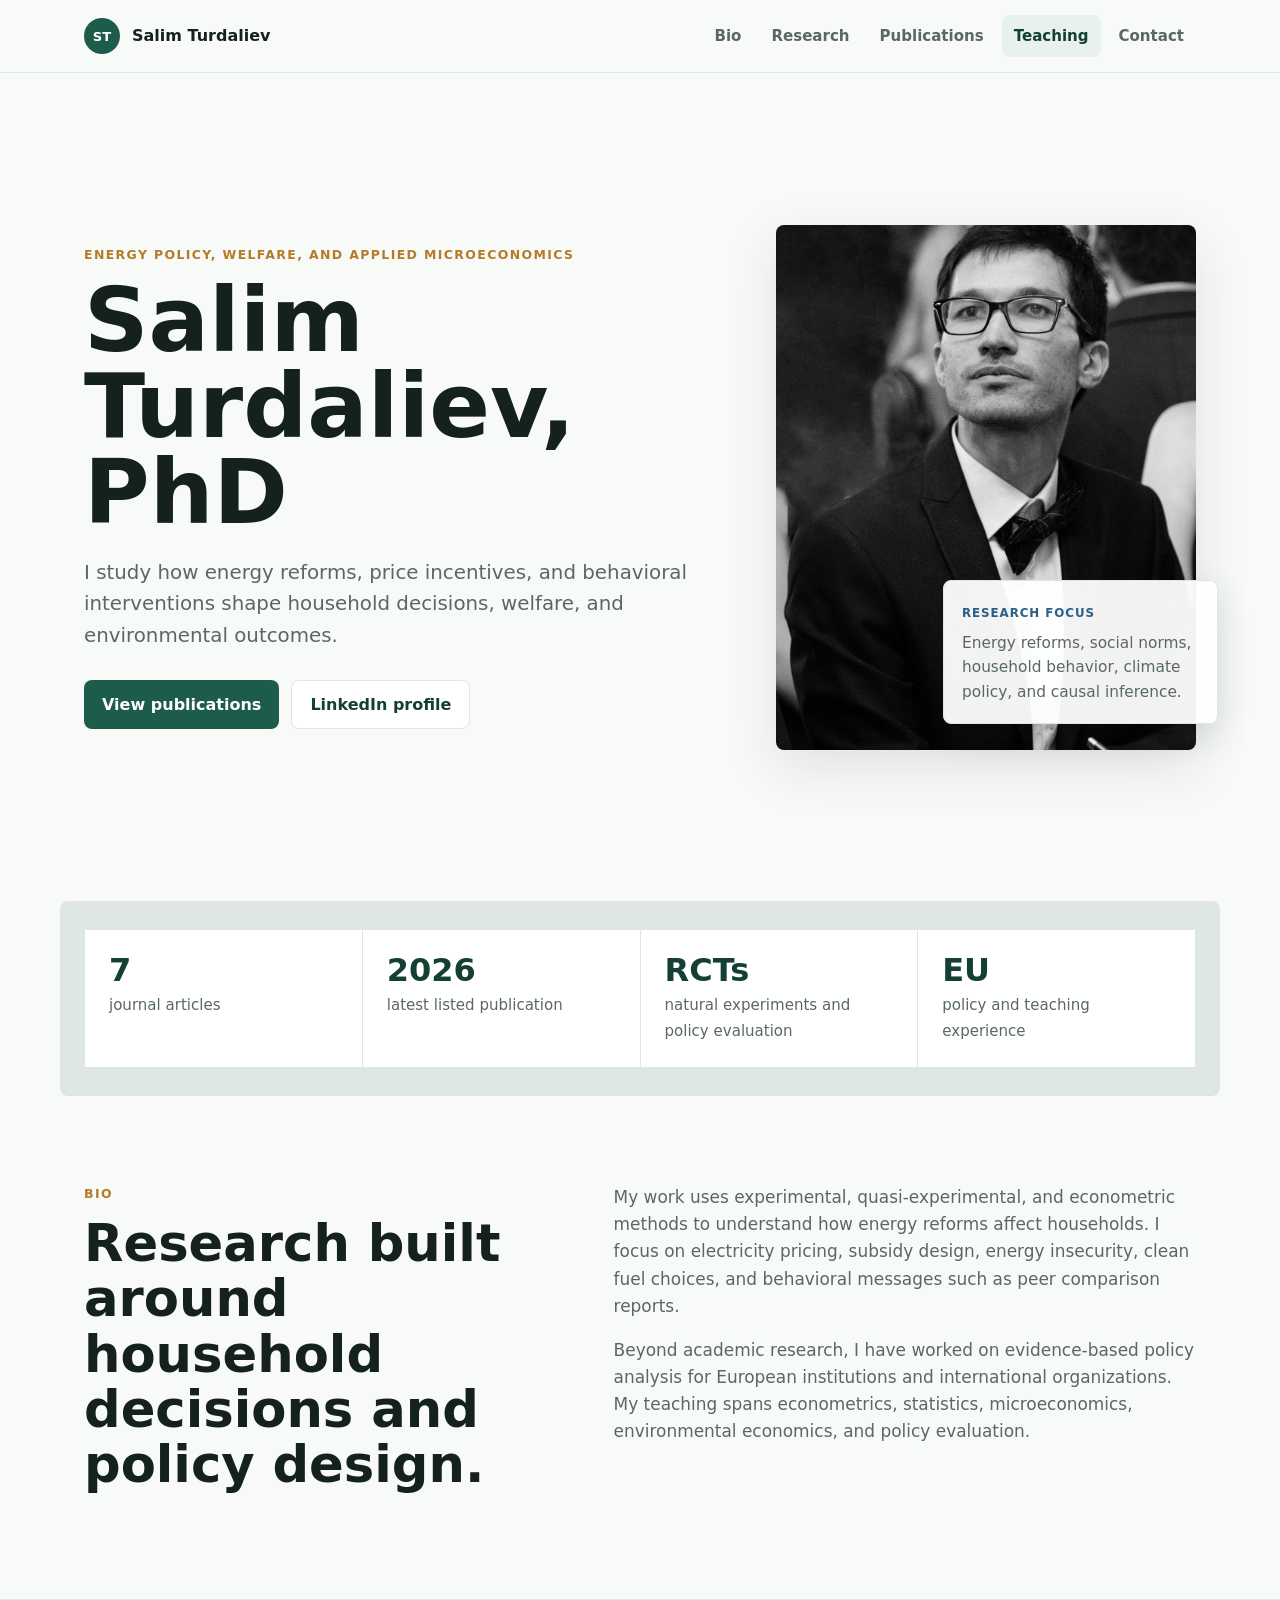
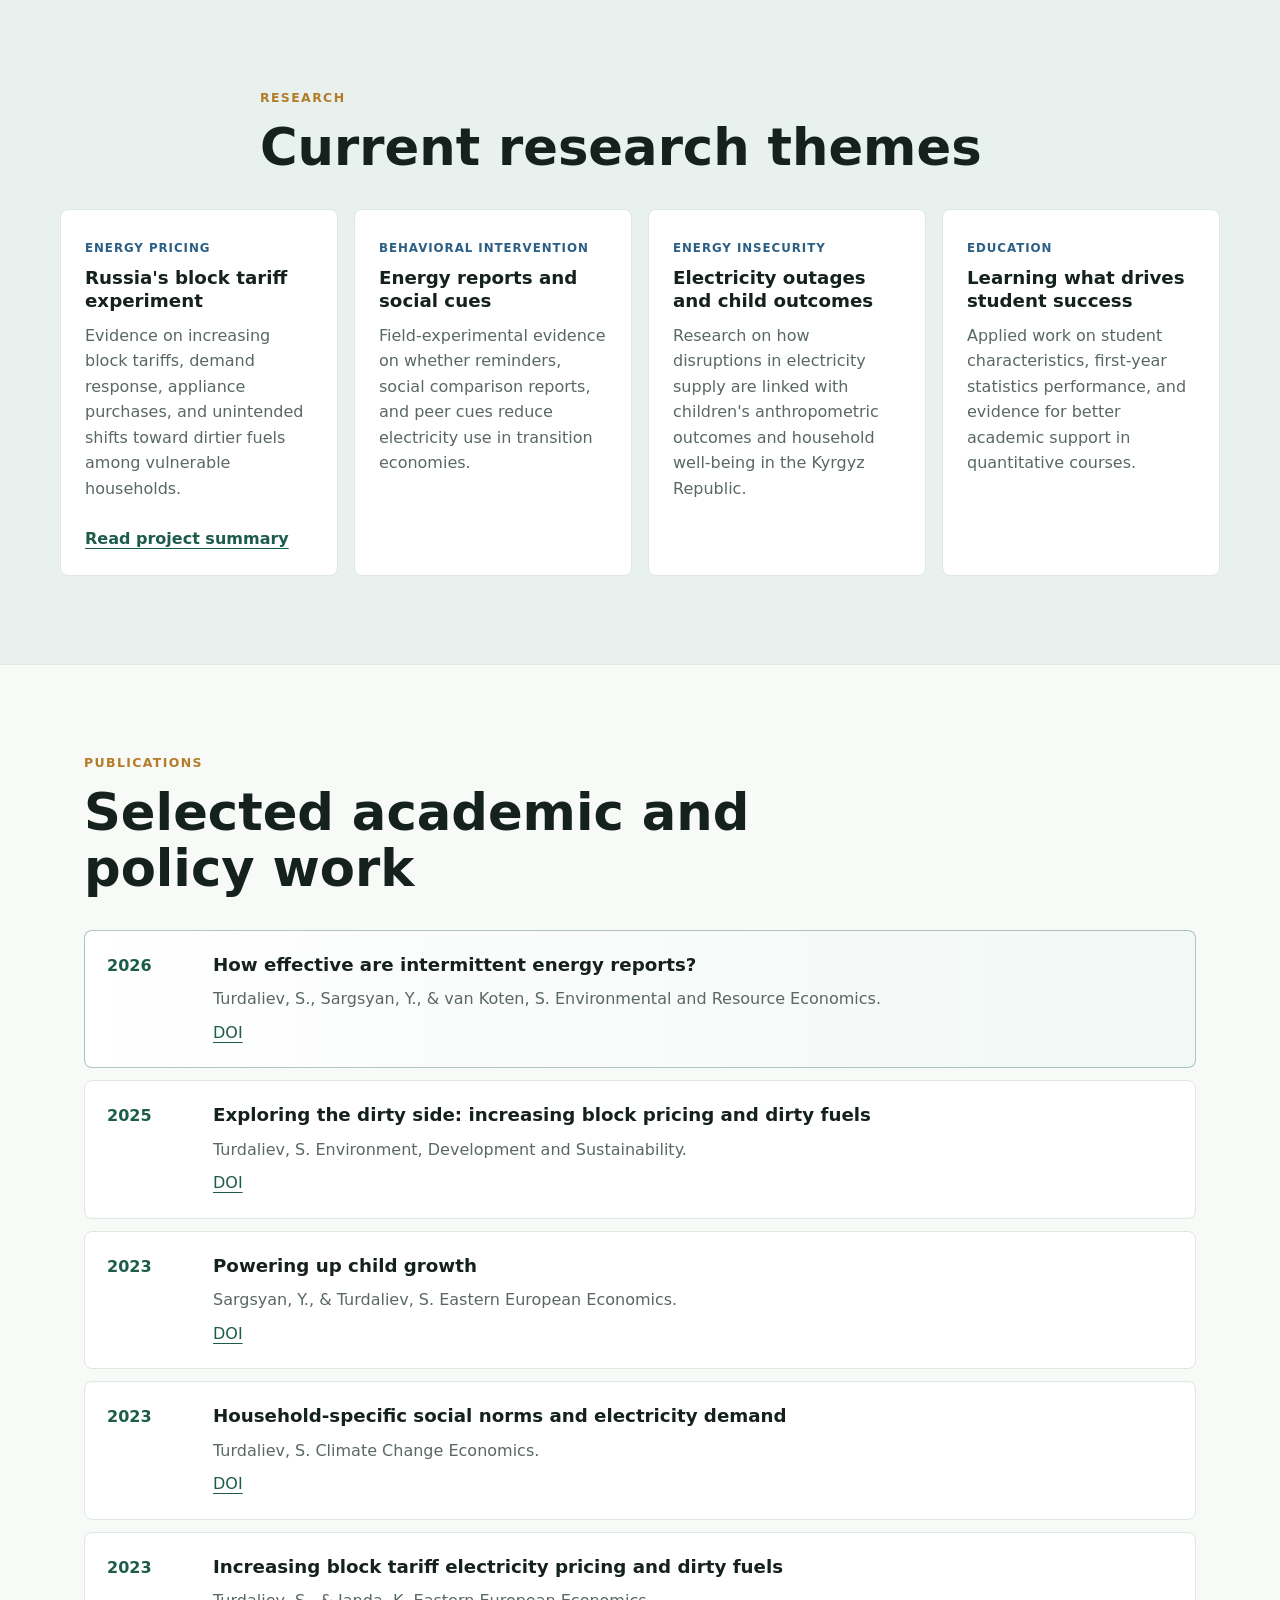
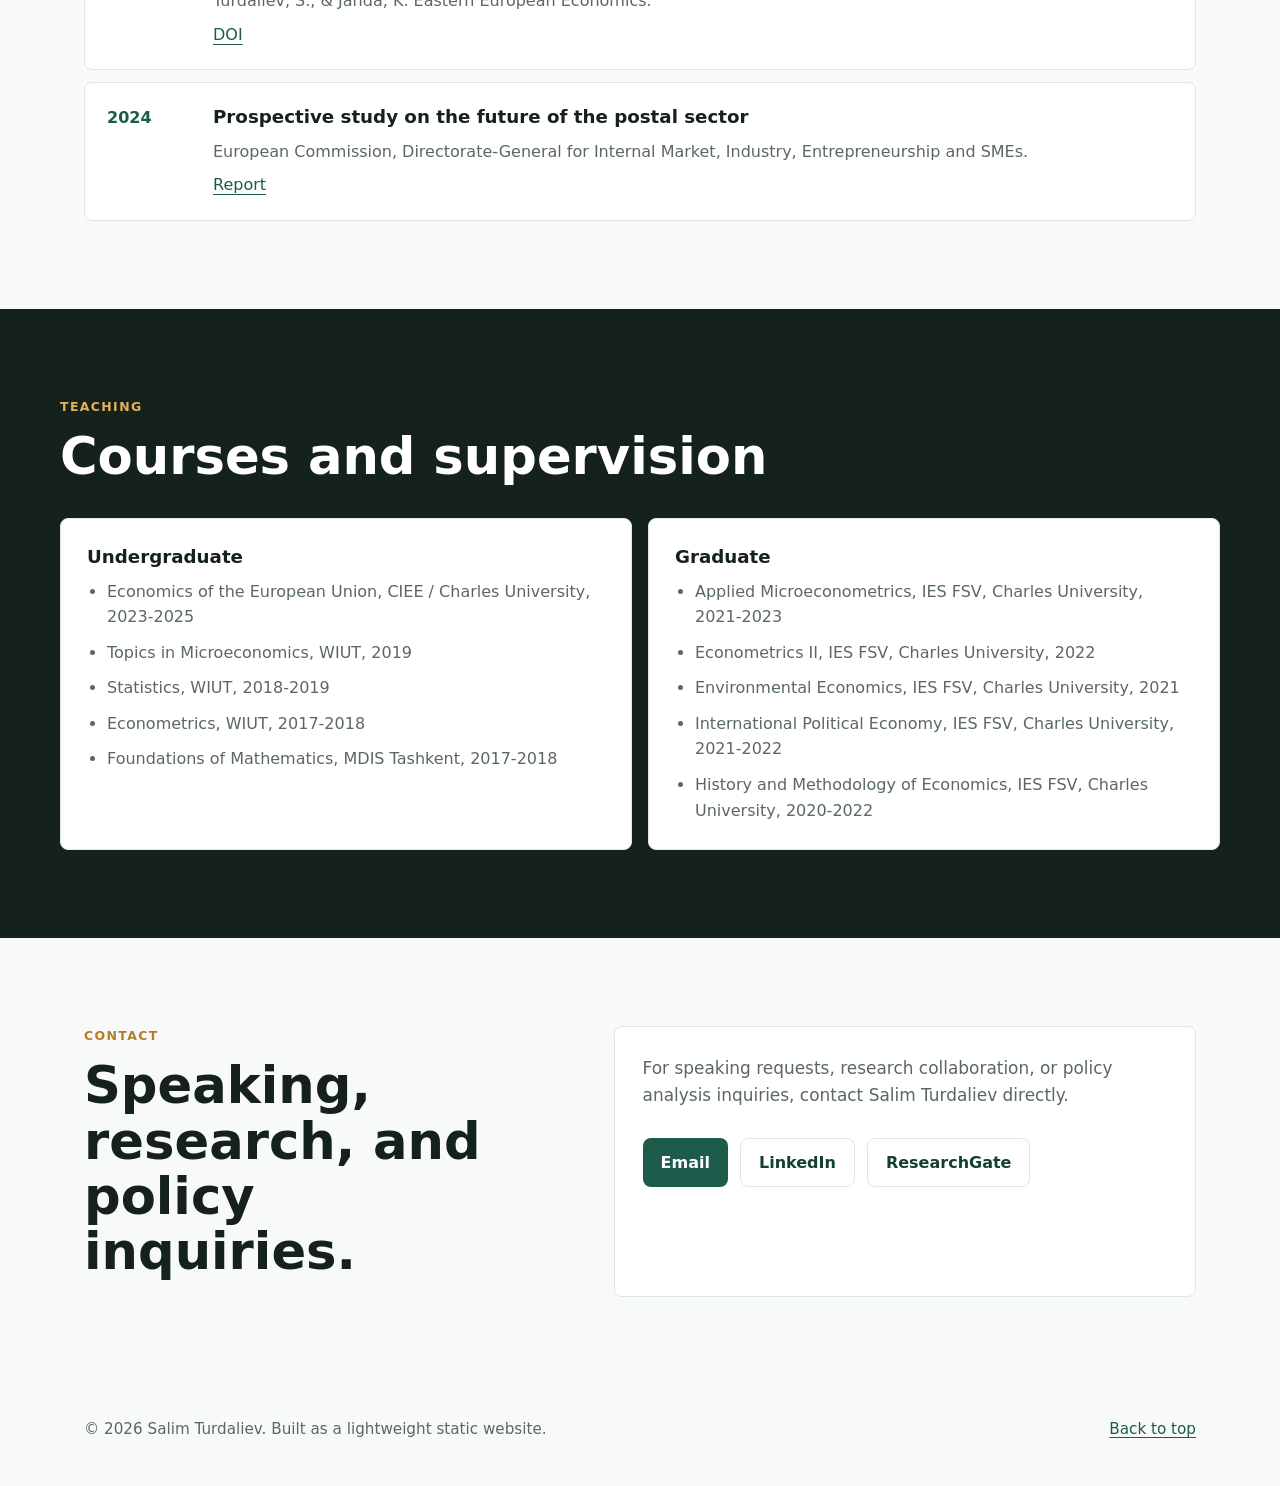
==== index.html @ 11ffe238 "Add files via upload" ====
<!doctype html>
<html lang="en">
  <head>
    <meta charset="utf-8">
    <meta name="viewport" content="width=device-width, initial-scale=1">
    <meta
      name="description"
      content="Salim Turdaliev, PhD. Research on energy reforms, behavioral interventions, household welfare, and applied microeconomics."
    >
    <title>Salim Turdaliev | Energy and Environmental Economist</title>
    <link rel="icon" href="assets/favicon.svg" type="image/svg+xml">
    <link rel="preload" href="assets/profile.jpg" as="image">
    <link rel="stylesheet" href="styles.css">
  </head>
  <body>
    <a class="skip-link" href="#main">Skip to content</a>

    <header class="site-header" data-header>
      <nav class="nav" aria-label="Main navigation">
        <a class="brand" href="#top" aria-label="Salim Turdaliev home">
          <span class="brand-mark" aria-hidden="true">ST</span>
          <span>Salim Turdaliev</span>
        </a>

        <button class="nav-toggle" type="button" aria-expanded="false" aria-controls="nav-links">
          <span class="nav-toggle-bar"></span>
          <span class="nav-toggle-bar"></span>
          <span class="nav-toggle-bar"></span>
          <span class="sr-only">Open menu</span>
        </button>

        <div class="nav-links" id="nav-links" data-nav-links>
          <a href="#bio">Bio</a>
          <a href="#research">Research</a>
          <a href="#publications">Publications</a>
          <a href="#teaching">Teaching</a>
          <a href="#contact">Contact</a>
        </div>
      </nav>
    </header>

    <main id="main">
      <section class="hero section" id="top">
        <div class="hero-content">
          <p class="eyebrow">Energy policy, welfare, and applied microeconomics</p>
          <h1>Salim Turdaliev, PhD</h1>
          <p class="hero-copy">
            I study how energy reforms, price incentives, and behavioral interventions shape household
            decisions, welfare, and environmental outcomes.
          </p>
          <div class="hero-actions" aria-label="Primary links">
            <a class="button primary" href="#publications">View publications</a>
            <a class="button secondary" href="https://www.linkedin.com/in/salimturdaliev/" target="_blank" rel="noreferrer">LinkedIn profile</a>
          </div>
        </div>

        <div class="portrait-panel" aria-label="Portrait and profile summary">
          <img src="assets/profile.jpg" alt="Portrait of Salim Turdaliev">
          <div class="profile-card">
            <span class="profile-label">Research focus</span>
            <p>Energy reforms, social norms, household behavior, climate policy, and causal inference.</p>
          </div>
        </div>
      </section>

      <section class="metrics section compact" aria-label="Profile highlights">
        <div>
          <strong>7</strong>
          <span>journal articles</span>
        </div>
        <div>
          <strong>2026</strong>
          <span>latest listed publication</span>
        </div>
        <div>
          <strong>RCTs</strong>
          <span>natural experiments and policy evaluation</span>
        </div>
        <div>
          <strong>EU</strong>
          <span>policy and teaching experience</span>
        </div>
      </section>

      <section class="section two-column" id="bio">
        <div class="section-heading">
          <p class="eyebrow">Bio</p>
          <h2>Research built around household decisions and policy design.</h2>
        </div>
        <div class="prose">
          <p>
            My work uses experimental, quasi-experimental, and econometric methods to understand how
            energy reforms affect households. I focus on electricity pricing, subsidy design, energy
            insecurity, clean fuel choices, and behavioral messages such as peer comparison reports.
          </p>
          <p>
            Beyond academic research, I have worked on evidence-based policy analysis for European
            institutions and international organizations. My teaching spans econometrics, statistics,
            microeconomics, environmental economics, and policy evaluation.
          </p>
        </div>
      </section>

      <section class="section band" id="research">
        <div class="section-heading wide">
          <p class="eyebrow">Research</p>
          <h2>Current research themes</h2>
        </div>

        <div class="research-grid">
          <article class="research-card">
            <span class="tag">Energy pricing</span>
            <h3>Russia's block tariff experiment</h3>
            <p>
              Evidence on increasing block tariffs, demand response, appliance purchases, and unintended
              shifts toward dirtier fuels among vulnerable households.
            </p>
            <a href="https://sites.google.com/view/salimturdaliev/research/russias-block-tariff-experiment" target="_blank" rel="noreferrer">Read project summary</a>
          </article>

          <article class="research-card">
            <span class="tag">Behavioral intervention</span>
            <h3>Energy reports and social cues</h3>
            <p>
              Field-experimental evidence on whether reminders, social comparison reports, and peer cues
              reduce electricity use in transition economies.
            </p>
          </article>

          <article class="research-card">
            <span class="tag">Energy insecurity</span>
            <h3>Electricity outages and child outcomes</h3>
            <p>
              Research on how disruptions in electricity supply are linked with children's anthropometric
              outcomes and household well-being in the Kyrgyz Republic.
            </p>
          </article>

          <article class="research-card">
            <span class="tag">Education</span>
            <h3>Learning what drives student success</h3>
            <p>
              Applied work on student characteristics, first-year statistics performance, and evidence for
              better academic support in quantitative courses.
            </p>
          </article>
        </div>
      </section>

      <section class="section" id="publications">
        <div class="section-heading wide">
          <p class="eyebrow">Publications</p>
          <h2>Selected academic and policy work</h2>
        </div>

        <div class="publication-list">
          <article class="publication featured">
            <div class="pub-year">2026</div>
            <div>
              <h3>How effective are intermittent energy reports?</h3>
              <p>Turdaliev, S., Sargsyan, Y., & van Koten, S. Environmental and Resource Economics.</p>
              <a href="https://doi.org/10.1007/s10640-025-01064-z" target="_blank" rel="noreferrer">DOI</a>
            </div>
          </article>

          <article class="publication">
            <div class="pub-year">2025</div>
            <div>
              <h3>Exploring the dirty side: increasing block pricing and dirty fuels</h3>
              <p>Turdaliev, S. Environment, Development and Sustainability.</p>
              <a href="https://doi.org/10.1007/s10668-025-05973-3" target="_blank" rel="noreferrer">DOI</a>
            </div>
          </article>

          <article class="publication">
            <div class="pub-year">2023</div>
            <div>
              <h3>Powering up child growth</h3>
              <p>Sargsyan, Y., & Turdaliev, S. Eastern European Economics.</p>
              <a href="https://doi.org/10.1080/00128775.2023.2291382" target="_blank" rel="noreferrer">DOI</a>
            </div>
          </article>

          <article class="publication">
            <div class="pub-year">2023</div>
            <div>
              <h3>Household-specific social norms and electricity demand</h3>
              <p>Turdaliev, S. Climate Change Economics.</p>
              <a href="https://doi.org/10.1142/S2010007823500173" target="_blank" rel="noreferrer">DOI</a>
            </div>
          </article>

          <article class="publication">
            <div class="pub-year">2023</div>
            <div>
              <h3>Increasing block tariff electricity pricing and dirty fuels</h3>
              <p>Turdaliev, S., & Janda, K. Eastern European Economics.</p>
              <a href="https://doi.org/10.1080/00128775.2023.2165948" target="_blank" rel="noreferrer">DOI</a>
            </div>
          </article>

          <article class="publication">
            <div class="pub-year">2024</div>
            <div>
              <h3>Prospective study on the future of the postal sector</h3>
              <p>European Commission, Directorate-General for Internal Market, Industry, Entrepreneurship and SMEs.</p>
              <a href="https://data.europa.eu/doi/10.2873/0431952" target="_blank" rel="noreferrer">Report</a>
            </div>
          </article>
        </div>
      </section>

      <section class="section split-band" id="teaching">
        <div class="section-heading">
          <p class="eyebrow">Teaching</p>
          <h2>Courses and supervision</h2>
        </div>

        <div class="teaching-grid">
          <div class="teaching-block">
            <h3>Undergraduate</h3>
            <ul>
              <li>Economics of the European Union, CIEE / Charles University, 2023-2025</li>
              <li>Topics in Microeconomics, WIUT, 2019</li>
              <li>Statistics, WIUT, 2018-2019</li>
              <li>Econometrics, WIUT, 2017-2018</li>
              <li>Foundations of Mathematics, MDIS Tashkent, 2017-2018</li>
            </ul>
          </div>

          <div class="teaching-block">
            <h3>Graduate</h3>
            <ul>
              <li>Applied Microeconometrics, IES FSV, Charles University, 2021-2023</li>
              <li>Econometrics II, IES FSV, Charles University, 2022</li>
              <li>Environmental Economics, IES FSV, Charles University, 2021</li>
              <li>International Political Economy, IES FSV, Charles University, 2021-2022</li>
              <li>History and Methodology of Economics, IES FSV, Charles University, 2020-2022</li>
            </ul>
          </div>
        </div>
      </section>

      <section class="section two-column" id="contact">
        <div class="section-heading">
          <p class="eyebrow">Contact</p>
          <h2>Speaking, research, and policy inquiries.</h2>
        </div>
        <div class="contact-panel">
          <p>
            For speaking requests, research collaboration, or policy analysis inquiries, contact Salim
            Turdaliev directly.
          </p>
          <div class="contact-links">
            <a class="button primary" href="mailto:salimturdaliev@gmail.com">Email</a>
            <a class="button secondary" href="https://www.linkedin.com/in/salimturdaliev/" target="_blank" rel="noreferrer">LinkedIn</a>
            <a class="button secondary" href="https://www.researchgate.net/profile/Salim-Turdaliev" target="_blank" rel="noreferrer">ResearchGate</a>
          </div>
        </div>
      </section>
    </main>

    <footer class="footer">
      <p>&copy; <span data-year></span> Salim Turdaliev. Built as a lightweight static website.</p>
      <a href="#top">Back to top</a>
    </footer>

    <script src="script.js"></script>
  </body>
</html>
---- styles.css ----
:root {
  --bg: #f8faf8;
  --surface: #ffffff;
  --ink: #15211d;
  --muted: #5a6862;
  --line: #dfe7e2;
  --green: #1d5c4a;
  --green-dark: #143f34;
  --blue: #2b5f86;
  --amber: #b47b28;
  --soft-green: #e8f1ed;
  --soft-blue: #e8f0f6;
  --shadow: 0 18px 55px rgba(21, 33, 29, 0.11);
  --radius: 8px;
  --max-width: 1160px;
}

* {
  box-sizing: border-box;
}

html {
  scroll-behavior: smooth;
}

body {
  margin: 0;
  background: var(--bg);
  color: var(--ink);
  font-family: Inter, ui-sans-serif, system-ui, -apple-system, BlinkMacSystemFont, "Segoe UI", sans-serif;
  line-height: 1.6;
}

img {
  display: block;
  max-width: 100%;
}

a {
  color: var(--green);
  text-decoration-thickness: 0.08em;
  text-underline-offset: 0.22em;
}

a:hover {
  color: var(--blue);
}

.skip-link,
.sr-only {
  position: absolute;
  width: 1px;
  height: 1px;
  padding: 0;
  margin: -1px;
  overflow: hidden;
  clip: rect(0, 0, 0, 0);
  white-space: nowrap;
  border: 0;
}

.skip-link:focus {
  width: auto;
  height: auto;
  margin: 16px;
  padding: 10px 14px;
  clip: auto;
  z-index: 10;
  background: var(--ink);
  color: #fff;
  border-radius: var(--radius);
}

.site-header {
  position: sticky;
  top: 0;
  z-index: 20;
  background: rgba(248, 250, 248, 0.92);
  border-bottom: 1px solid rgba(223, 231, 226, 0.85);
  backdrop-filter: blur(16px);
}

.nav {
  display: flex;
  align-items: center;
  justify-content: space-between;
  max-width: var(--max-width);
  min-height: 72px;
  margin: 0 auto;
  padding: 0 24px;
}

.brand {
  display: inline-flex;
  align-items: center;
  gap: 12px;
  color: var(--ink);
  font-weight: 750;
  text-decoration: none;
}

.brand-mark {
  display: grid;
  width: 36px;
  height: 36px;
  place-items: center;
  border-radius: 50%;
  background: var(--green);
  color: #fff;
  font-size: 0.82rem;
  letter-spacing: 0;
}

.nav-links {
  display: flex;
  align-items: center;
  gap: 6px;
}

.nav-links a {
  padding: 9px 12px;
  border-radius: var(--radius);
  color: var(--muted);
  font-size: 0.94rem;
  font-weight: 650;
  text-decoration: none;
}

.nav-links a:hover,
.nav-links a.active {
  background: var(--soft-green);
  color: var(--green-dark);
}

.nav-toggle {
  display: none;
  width: 42px;
  height: 42px;
  padding: 0;
  border: 1px solid var(--line);
  border-radius: var(--radius);
  background: var(--surface);
}

.nav-toggle-bar {
  display: block;
  width: 18px;
  height: 2px;
  margin: 4px auto;
  background: var(--ink);
}

.section {
  max-width: var(--max-width);
  margin: 0 auto;
  padding: 88px 24px;
}

.compact {
  padding-top: 28px;
  padding-bottom: 28px;
}

.hero {
  display: grid;
  grid-template-columns: minmax(0, 1fr) 420px;
  gap: 56px;
  align-items: center;
  min-height: calc(100vh - 72px);
  padding-top: 72px;
  padding-bottom: 72px;
}

.hero-content {
  max-width: 720px;
}

.eyebrow {
  margin: 0 0 12px;
  color: var(--amber);
  font-size: 0.78rem;
  font-weight: 800;
  letter-spacing: 0.11em;
  text-transform: uppercase;
}

h1,
h2,
h3,
p {
  margin-top: 0;
}

h1 {
  max-width: 780px;
  margin-bottom: 22px;
  font-size: clamp(3.1rem, 7vw, 6.8rem);
  line-height: 0.96;
  letter-spacing: 0;
}

h2 {
  margin-bottom: 18px;
  font-size: clamp(2rem, 4vw, 3.45rem);
  line-height: 1.08;
  letter-spacing: 0;
}

h3 {
  margin-bottom: 10px;
  font-size: 1.14rem;
  line-height: 1.28;
}

.hero-copy {
  max-width: 650px;
  color: var(--muted);
  font-size: 1.24rem;
}

.hero-actions,
.contact-links {
  display: flex;
  flex-wrap: wrap;
  gap: 12px;
  margin-top: 28px;
}

.button {
  display: inline-flex;
  align-items: center;
  justify-content: center;
  min-height: 46px;
  padding: 11px 18px;
  border-radius: var(--radius);
  font-weight: 760;
  text-decoration: none;
  transition: transform 160ms ease, background 160ms ease, color 160ms ease;
}

.button:hover {
  transform: translateY(-1px);
}

.button.primary {
  background: var(--green);
  color: #fff;
}

.button.primary:hover {
  background: var(--green-dark);
  color: #fff;
}

.button.secondary {
  border: 1px solid var(--line);
  background: var(--surface);
  color: var(--green-dark);
}

.portrait-panel {
  position: relative;
}

.portrait-panel img {
  width: 100%;
  aspect-ratio: 4 / 5;
  object-fit: cover;
  border-radius: var(--radius);
  box-shadow: var(--shadow);
}

.profile-card {
  position: absolute;
  right: -22px;
  bottom: 26px;
  width: min(275px, 80%);
  padding: 18px;
  border: 1px solid var(--line);
  border-radius: var(--radius);
  background: rgba(255, 255, 255, 0.95);
  box-shadow: 0 12px 35px rgba(21, 33, 29, 0.14);
}

.profile-card p {
  margin-bottom: 0;
  color: var(--muted);
  font-size: 0.96rem;
}

.profile-label,
.tag {
  display: inline-flex;
  margin-bottom: 8px;
  color: var(--blue);
  font-size: 0.74rem;
  font-weight: 820;
  letter-spacing: 0.08em;
  text-transform: uppercase;
}

.metrics {
  display: grid;
  grid-template-columns: repeat(4, 1fr);
  gap: 1px;
  overflow: hidden;
  border: 1px solid var(--line);
  border-radius: var(--radius);
  background: var(--line);
}

.metrics div {
  min-height: 122px;
  padding: 24px;
  background: var(--surface);
}

.metrics strong {
  display: block;
  margin-bottom: 6px;
  color: var(--green-dark);
  font-size: 2rem;
  line-height: 1;
}

.metrics span {
  color: var(--muted);
  font-size: 0.94rem;
}

.two-column {
  display: grid;
  grid-template-columns: minmax(240px, 0.88fr) minmax(0, 1.12fr);
  gap: 72px;
}

.section-heading {
  max-width: 540px;
}

.section-heading.wide {
  max-width: 760px;
  margin-bottom: 34px;
}

.prose p,
.contact-panel p {
  color: var(--muted);
  font-size: 1.06rem;
}

.band {
  max-width: none;
  border-top: 1px solid var(--line);
  border-bottom: 1px solid var(--line);
  background: var(--soft-green);
}

.band > * {
  max-width: var(--max-width);
  margin-left: auto;
  margin-right: auto;
}

.research-grid {
  display: grid;
  grid-template-columns: repeat(4, 1fr);
  gap: 16px;
  max-width: var(--max-width);
}

.research-card,
.teaching-block,
.contact-panel {
  border: 1px solid var(--line);
  border-radius: var(--radius);
  background: var(--surface);
}

.research-card {
  min-height: 285px;
  padding: 24px;
}

.research-card p,
.publication p,
.teaching-block li {
  color: var(--muted);
}

.research-card a {
  display: inline-block;
  margin-top: 8px;
  font-weight: 720;
}

.publication-list {
  display: grid;
  gap: 12px;
}

.publication {
  display: grid;
  grid-template-columns: 86px 1fr;
  gap: 20px;
  padding: 22px;
  border: 1px solid var(--line);
  border-radius: var(--radius);
  background: var(--surface);
}

.publication.featured {
  border-color: rgba(29, 92, 74, 0.34);
  background: linear-gradient(90deg, #ffffff 0%, #f1f8f5 100%);
}

.publication p {
  margin-bottom: 8px;
}

.pub-year {
  color: var(--green);
  font-size: 1rem;
  font-weight: 820;
}

.split-band {
  max-width: none;
  background: var(--ink);
  color: #fff;
}

.split-band > * {
  max-width: var(--max-width);
  margin-left: auto;
  margin-right: auto;
}

.split-band .section-heading {
  margin-bottom: 34px;
}

.split-band .eyebrow {
  color: #e1b15c;
}

.teaching-grid {
  display: grid;
  grid-template-columns: repeat(2, 1fr);
  gap: 16px;
  max-width: var(--max-width);
}

.teaching-block {
  padding: 26px;
  color: var(--ink);
}

.teaching-block ul {
  display: grid;
  gap: 10px;
  margin: 0;
  padding-left: 20px;
}

.contact-panel {
  padding: 28px;
}

.footer {
  display: flex;
  align-items: center;
  justify-content: space-between;
  gap: 18px;
  max-width: var(--max-width);
  margin: 0 auto;
  padding: 32px 24px 44px;
  color: var(--muted);
  font-size: 0.95rem;
}

.footer p {
  margin: 0;
}

@media (max-width: 980px) {
  .hero,
  .two-column {
    grid-template-columns: 1fr;
  }

  .hero {
    min-height: 0;
    gap: 36px;
  }

  .portrait-panel {
    max-width: 520px;
  }

  .metrics,
  .research-grid {
    grid-template-columns: repeat(2, 1fr);
  }
}

@media (max-width: 760px) {
  .nav {
    min-height: 64px;
  }

  .nav-toggle {
    display: block;
  }

  .nav-links {
    position: absolute;
    top: 64px;
    right: 16px;
    left: 16px;
    display: none;
    flex-direction: column;
    align-items: stretch;
    gap: 0;
    padding: 8px;
    border: 1px solid var(--line);
    border-radius: var(--radius);
    background: var(--surface);
    box-shadow: var(--shadow);
  }

  .nav-links.open {
    display: flex;
  }

  .nav-links a {
    padding: 12px;
  }

  .section {
    padding: 64px 18px;
  }

  .compact {
    padding-top: 18px;
    padding-bottom: 18px;
  }

  .hero {
    padding-top: 56px;
  }

  .hero-copy {
    font-size: 1.08rem;
  }

  .profile-card {
    position: static;
    width: 100%;
    margin-top: 12px;
  }

  .metrics,
  .research-grid,
  .teaching-grid {
    grid-template-columns: 1fr;
  }

  .metrics div {
    min-height: 104px;
  }

  .publication {
    grid-template-columns: 1fr;
    gap: 8px;
  }

  .footer {
    flex-direction: column;
    align-items: flex-start;
  }
}

@media (prefers-reduced-motion: reduce) {
  *,
  *::before,
  *::after {
    scroll-behavior: auto !important;
    transition-duration: 0.01ms !important;
    animation-duration: 0.01ms !important;
    animation-iteration-count: 1 !important;
  }
}
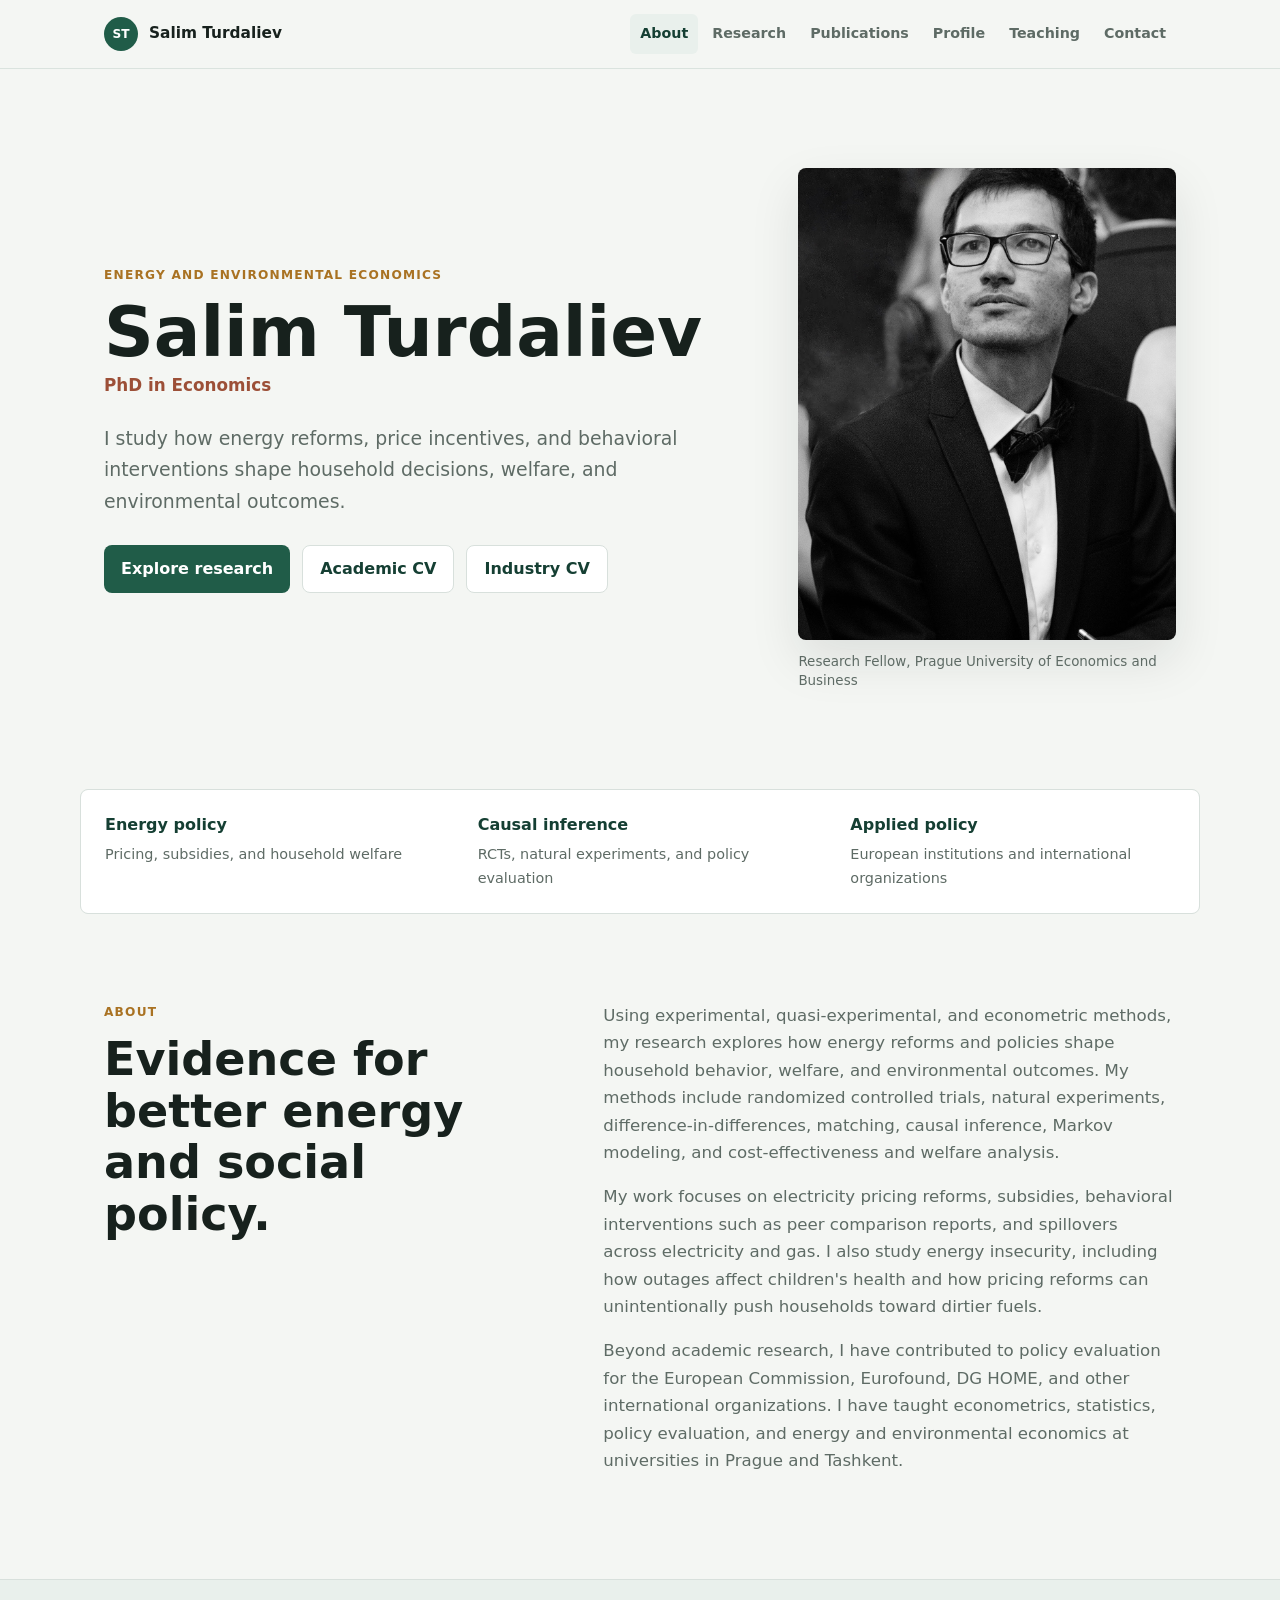
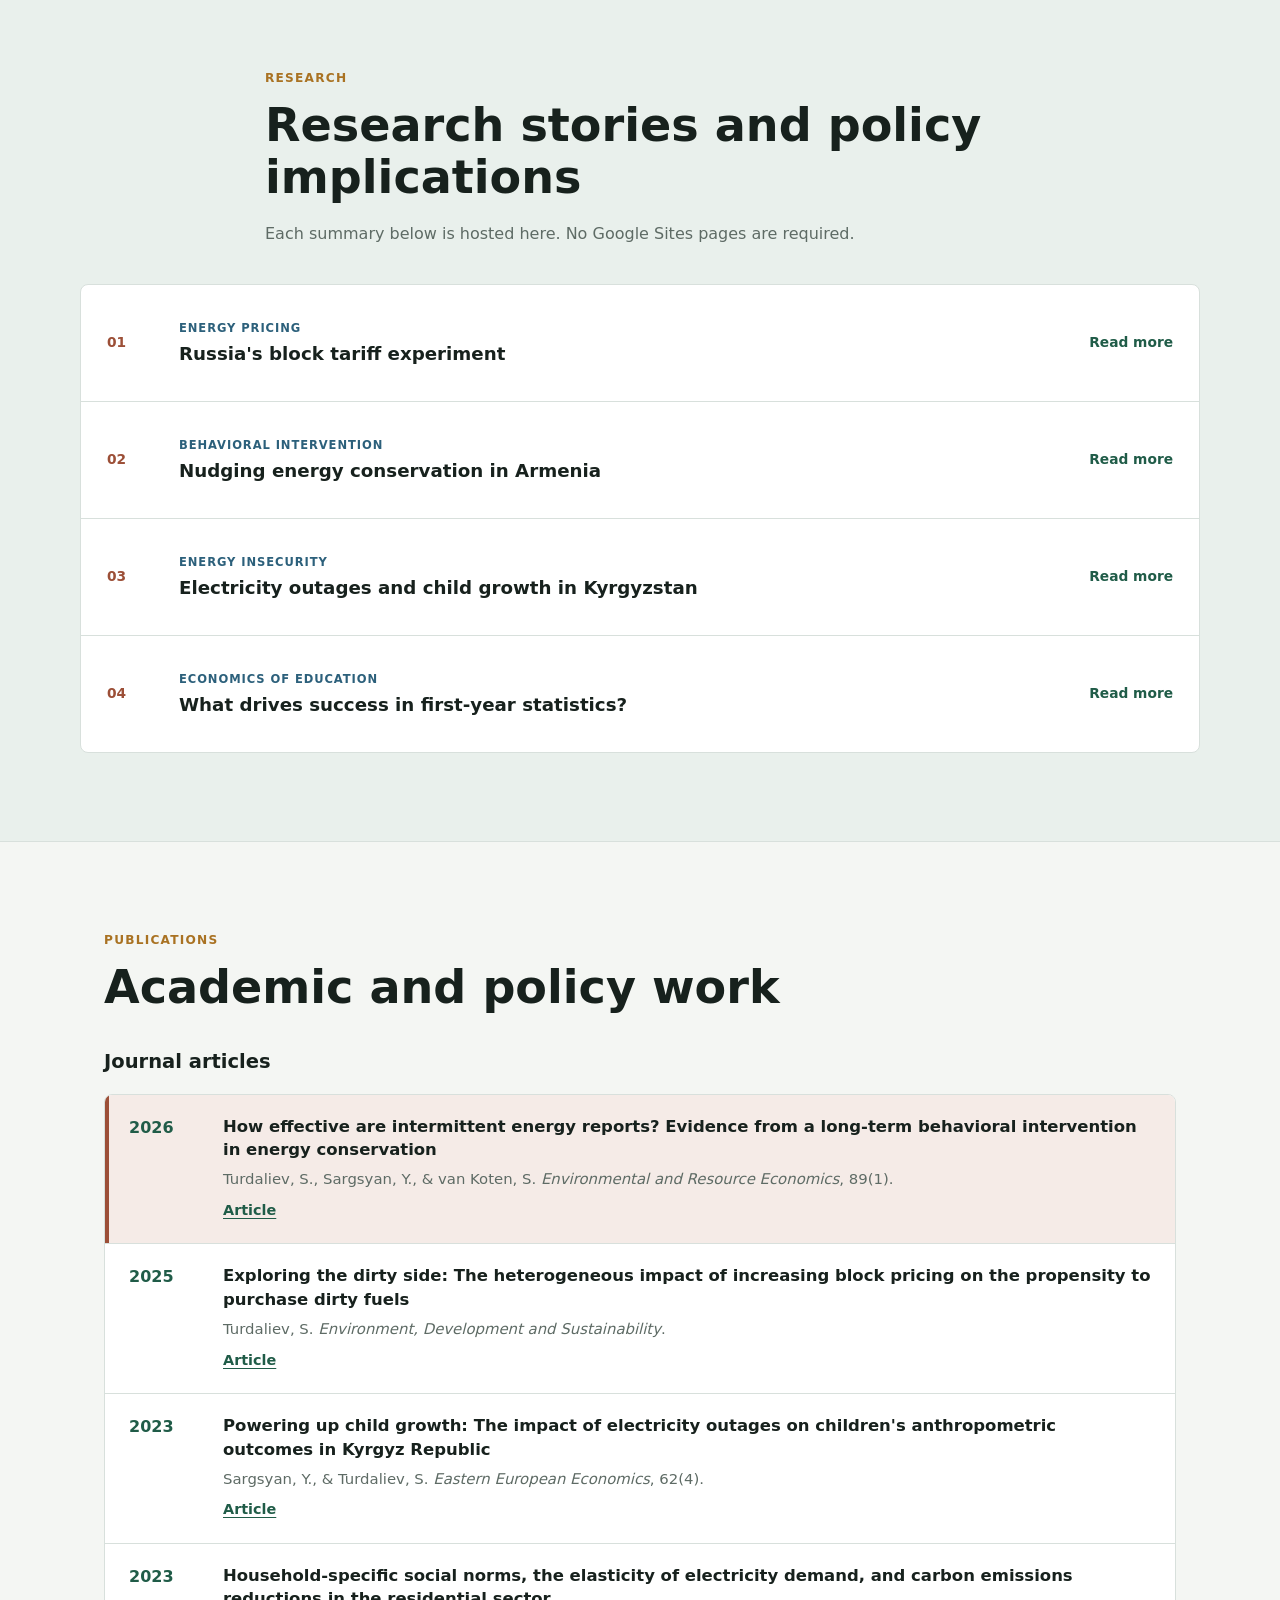
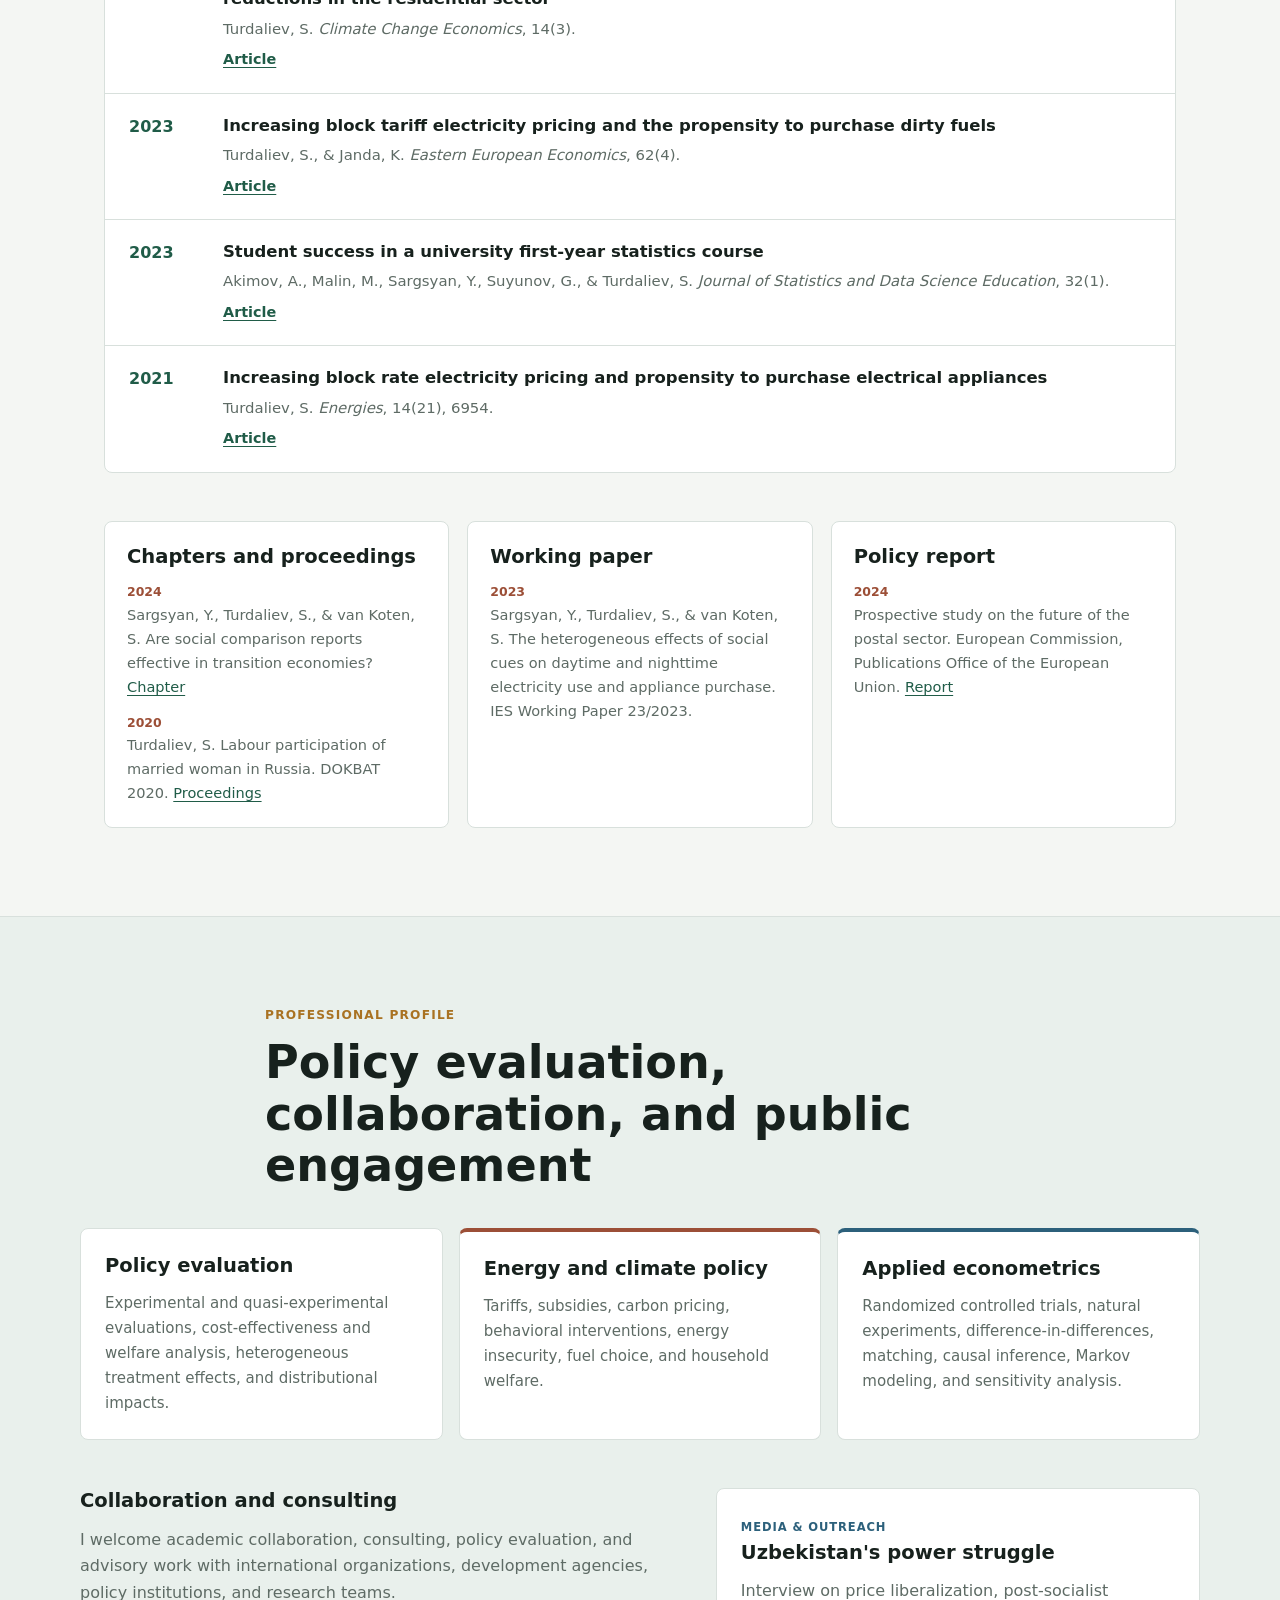
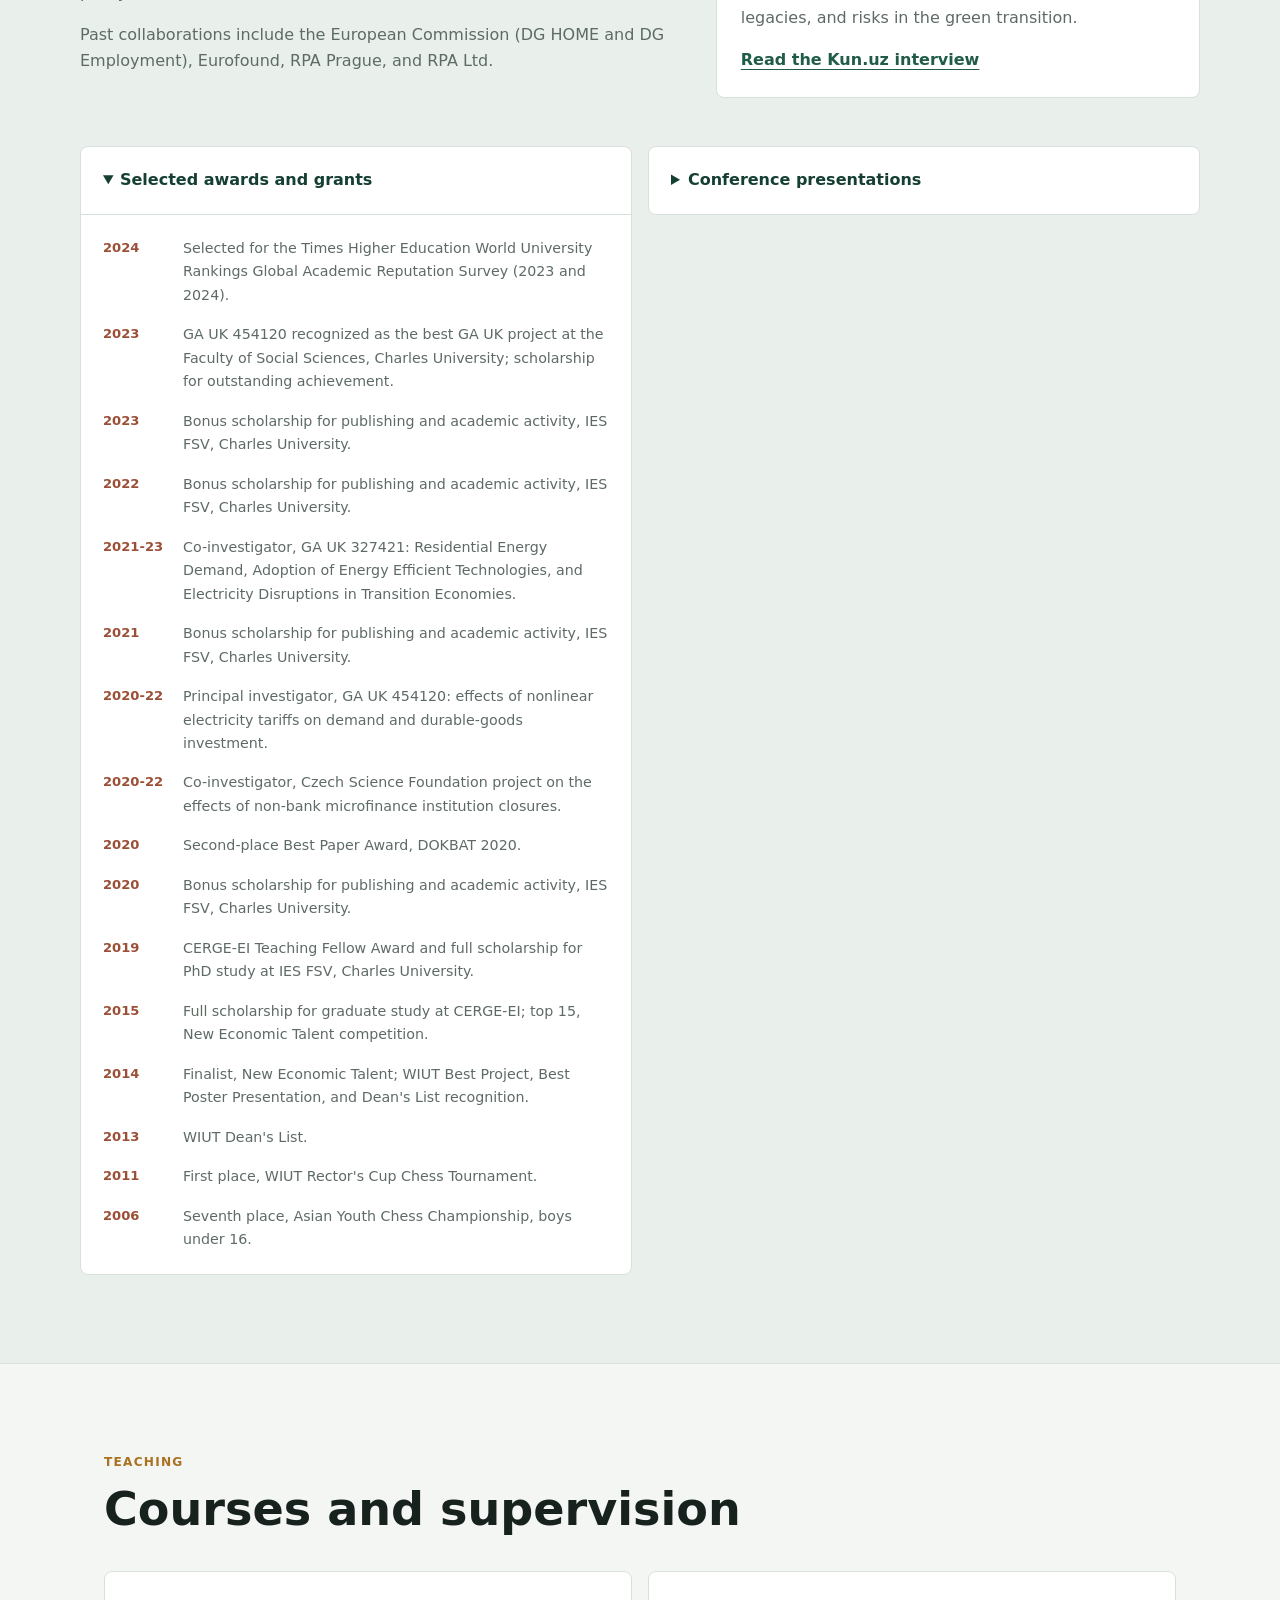
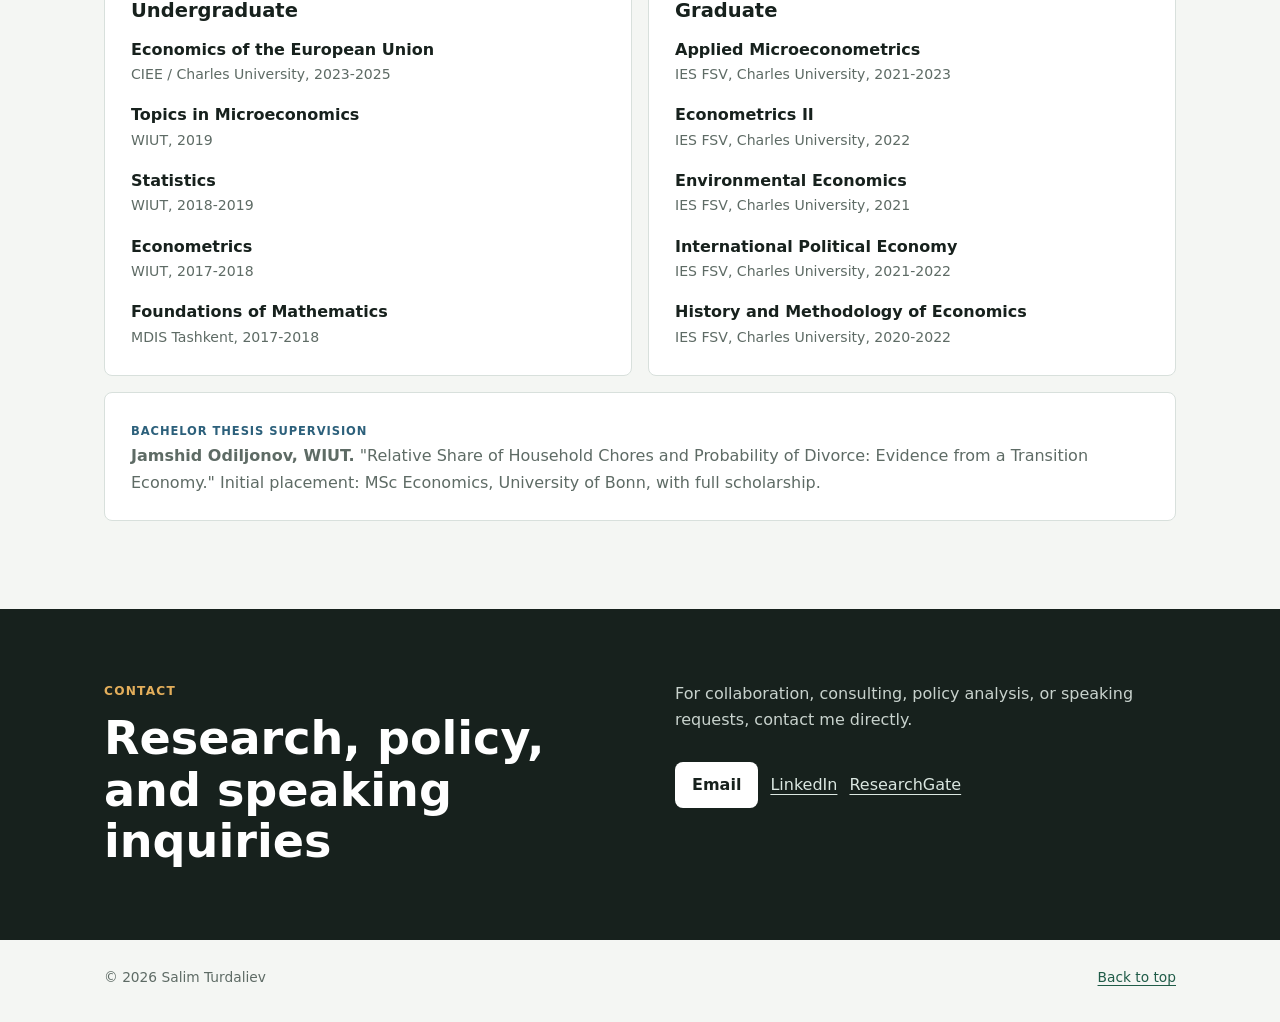
==== commit c42c1bab: "Add files via upload" ====
--- a/index.html
+++ b/index.html
@@ -3,11 +3,8 @@
   <head>
     <meta charset="utf-8">
     <meta name="viewport" content="width=device-width, initial-scale=1">
-    <meta
-      name="description"
-      content="Salim Turdaliev, PhD. Research on energy reforms, behavioral interventions, household welfare, and applied microeconomics."
-    >
-    <title>Salim Turdaliev | Energy and Environmental Economist</title>
+    <meta name="description" content="Salim Turdaliev, PhD. Energy economics, behavioral interventions, household welfare, and applied policy evaluation.">
+    <title>Salim Turdaliev | Energy Economist</title>
     <link rel="icon" href="assets/favicon.svg" type="image/svg+xml">
     <link rel="preload" href="assets/profile.jpg" as="image">
     <link rel="stylesheet" href="styles.css">
@@ -30,9 +27,10 @@
         </button>
 
         <div class="nav-links" id="nav-links" data-nav-links>
-          <a href="#bio">Bio</a>
+          <a href="#about">About</a>
           <a href="#research">Research</a>
           <a href="#publications">Publications</a>
+          <a href="#profile">Profile</a>
           <a href="#teaching">Teaching</a>
           <a href="#contact">Contact</a>
         </div>
@@ -42,226 +40,272 @@
     <main id="main">
       <section class="hero section" id="top">
         <div class="hero-content">
-          <p class="eyebrow">Energy policy, welfare, and applied microeconomics</p>
-          <h1>Salim Turdaliev, PhD</h1>
+          <p class="eyebrow">Energy and environmental economics</p>
+          <h1>Salim Turdaliev</h1>
+          <p class="degree">PhD in Economics</p>
           <p class="hero-copy">
-            I study how energy reforms, price incentives, and behavioral interventions shape household
-            decisions, welfare, and environmental outcomes.
+            I study how energy reforms, price incentives, and behavioral interventions shape household decisions, welfare, and environmental outcomes.
           </p>
           <div class="hero-actions" aria-label="Primary links">
-            <a class="button primary" href="#publications">View publications</a>
-            <a class="button secondary" href="https://www.linkedin.com/in/salimturdaliev/" target="_blank" rel="noreferrer">LinkedIn profile</a>
+            <a class="button primary" href="#research">Explore research</a>
+            <a class="button secondary" href="assets/salim-turdaliev-academic-cv.pdf" target="_blank">Academic CV</a>
+            <a class="button secondary" href="assets/salim-turdaliev-industry-cv.pdf" target="_blank">Industry CV</a>
           </div>
         </div>
 
-        <div class="portrait-panel" aria-label="Portrait and profile summary">
+        <figure class="portrait-panel">
           <img src="assets/profile.jpg" alt="Portrait of Salim Turdaliev">
-          <div class="profile-card">
-            <span class="profile-label">Research focus</span>
-            <p>Energy reforms, social norms, household behavior, climate policy, and causal inference.</p>
-          </div>
-        </div>
-      </section>
-
-      <section class="metrics section compact" aria-label="Profile highlights">
-        <div>
-          <strong>7</strong>
-          <span>journal articles</span>
-        </div>
-        <div>
-          <strong>2026</strong>
-          <span>latest listed publication</span>
-        </div>
-        <div>
-          <strong>RCTs</strong>
-          <span>natural experiments and policy evaluation</span>
-        </div>
-        <div>
-          <strong>EU</strong>
-          <span>policy and teaching experience</span>
-        </div>
-      </section>
-
-      <section class="section two-column" id="bio">
+          <figcaption>Research Fellow, Prague University of Economics and Business</figcaption>
+        </figure>
+      </section>
+
+      <section class="signal-bar" aria-label="Research profile highlights">
+        <div><strong>Energy policy</strong><span>Pricing, subsidies, and household welfare</span></div>
+        <div><strong>Causal inference</strong><span>RCTs, natural experiments, and policy evaluation</span></div>
+        <div><strong>Applied policy</strong><span>European institutions and international organizations</span></div>
+      </section>
+
+      <section class="section two-column" id="about">
         <div class="section-heading">
-          <p class="eyebrow">Bio</p>
-          <h2>Research built around household decisions and policy design.</h2>
+          <p class="eyebrow">About</p>
+          <h2>Evidence for better energy and social policy.</h2>
         </div>
         <div class="prose">
           <p>
-            My work uses experimental, quasi-experimental, and econometric methods to understand how
-            energy reforms affect households. I focus on electricity pricing, subsidy design, energy
-            insecurity, clean fuel choices, and behavioral messages such as peer comparison reports.
+            Using experimental, quasi-experimental, and econometric methods, my research explores how energy reforms and policies shape household behavior, welfare, and environmental outcomes. My methods include randomized controlled trials, natural experiments, difference-in-differences, matching, causal inference, Markov modeling, and cost-effectiveness and welfare analysis.
           </p>
           <p>
-            Beyond academic research, I have worked on evidence-based policy analysis for European
-            institutions and international organizations. My teaching spans econometrics, statistics,
-            microeconomics, environmental economics, and policy evaluation.
+            My work focuses on electricity pricing reforms, subsidies, behavioral interventions such as peer comparison reports, and spillovers across electricity and gas. I also study energy insecurity, including how outages affect children's health and how pricing reforms can unintentionally push households toward dirtier fuels.
           </p>
-        </div>
-      </section>
-
-      <section class="section band" id="research">
+          <p>
+            Beyond academic research, I have contributed to policy evaluation for the European Commission, Eurofound, DG HOME, and other international organizations. I have taught econometrics, statistics, policy evaluation, and energy and environmental economics at universities in Prague and Tashkent.
+          </p>
+        </div>
+      </section>
+
+      <section class="section section-band" id="research">
         <div class="section-heading wide">
           <p class="eyebrow">Research</p>
-          <h2>Current research themes</h2>
-        </div>
-
-        <div class="research-grid">
-          <article class="research-card">
-            <span class="tag">Energy pricing</span>
-            <h3>Russia's block tariff experiment</h3>
-            <p>
-              Evidence on increasing block tariffs, demand response, appliance purchases, and unintended
-              shifts toward dirtier fuels among vulnerable households.
-            </p>
-            <a href="https://sites.google.com/view/salimturdaliev/research/russias-block-tariff-experiment" target="_blank" rel="noreferrer">Read project summary</a>
-          </article>
-
-          <article class="research-card">
-            <span class="tag">Behavioral intervention</span>
-            <h3>Energy reports and social cues</h3>
-            <p>
-              Field-experimental evidence on whether reminders, social comparison reports, and peer cues
-              reduce electricity use in transition economies.
-            </p>
-          </article>
-
-          <article class="research-card">
-            <span class="tag">Energy insecurity</span>
-            <h3>Electricity outages and child outcomes</h3>
-            <p>
-              Research on how disruptions in electricity supply are linked with children's anthropometric
-              outcomes and household well-being in the Kyrgyz Republic.
-            </p>
-          </article>
-
-          <article class="research-card">
-            <span class="tag">Education</span>
-            <h3>Learning what drives student success</h3>
-            <p>
-              Applied work on student characteristics, first-year statistics performance, and evidence for
-              better academic support in quantitative courses.
-            </p>
-          </article>
+          <h2>Research stories and policy implications</h2>
+          <p class="section-intro">Each summary below is hosted here. No Google Sites pages are required.</p>
+        </div>
+
+        <div class="research-list">
+          <details class="research-story" id="block-tariffs">
+            <summary>
+              <span class="story-number">01</span>
+              <span><small>Energy pricing</small><strong>Russia's block tariff experiment</strong></span>
+              <span class="summary-action">Read</span>
+            </summary>
+            <div class="story-body">
+              <p class="lead">Energy savings, dirty fuels, and unintended consequences.</p>
+              <p>In 2013, several Russian regions introduced increasing block tariffs: households paid a higher price for additional electricity once consumption crossed a threshold. The reform aimed to move toward market-based energy pricing and away from heavy subsidies.</p>
+              <h3>The promise and the reality</h3>
+              <p>Households proved far less responsive to price changes than expected. Long-run electricity demand elasticity was around -0.1, and average consumption fell by only about 0.56% per year. The estimated carbon reduction was modest relative to the scale of Russia's emissions.</p>
+              <h3>How households adapted</h3>
+              <p>Some households purchased more major appliances, partly because the tariff increased the value of efficiency investments. Among poorer families, however, higher bills encouraged switching toward coal, firewood, and kerosene. In the affected regions, the probability of purchasing dirty fuels increased substantially, especially among vulnerable households.</p>
+              <h3>Policy lesson</h3>
+              <p>Price-based reforms can encourage efficiency, but they can also deepen inequality and produce environmental spillovers. Pricing signals should be combined with targeted support, affordable clean-fuel alternatives, and social protection for vulnerable households.</p>
+              <a class="brief-cta" href="research-russia-block-tariff.html">Read full research brief</a>
+              <div class="story-links">
+                <a href="https://doi.org/10.1007/s10668-025-05973-3" target="_blank" rel="noreferrer">2025 article</a>
+                <a href="https://doi.org/10.1142/S2010007823500173" target="_blank" rel="noreferrer">2023 article</a>
+                <a href="https://doi.org/10.1080/00128775.2023.2165948" target="_blank" rel="noreferrer">Tariff and dirty-fuel study</a>
+                <a href="https://doi.org/10.3390/en14216954" target="_blank" rel="noreferrer">Appliance study</a>
+              </div>
+            </div>
+          </details>
+
+          <details class="research-story" id="energy-reports">
+            <summary>
+              <span class="story-number">02</span>
+              <span><small>Behavioral intervention</small><strong>Nudging energy conservation in Armenia</strong></span>
+              <span class="summary-action">Read</span>
+            </summary>
+            <div class="story-body">
+              <p class="lead">Why intermittent social-comparison reports continued to work.</p>
+              <p>In 2022 and 2023, we ran a randomized controlled trial in Armenia. Households received easy-to-read reports comparing their electricity use with similar households. Some reports also included cost information, while a control group received no reports.</p>
+              <h3>Persistence through a pause</h3>
+              <p>Households receiving reports used less electricity. The intervention was then paused for eight months. Savings did not disappear: roughly half of the initial effect persisted even though no new letters arrived, suggesting learning, calibration, or habit-like changes rather than a short-lived attention effect.</p>
+              <h3>Reactivation without fatigue</h3>
+              <p>When reports restarted, the conservation effect returned at approximately its original strength. This result suggests that behavioral interventions can be designed in deliberate cycles instead of being delivered every month indefinitely.</p>
+              <h3>Policy lesson</h3>
+              <p>Timing is itself a policy design choice. Intermittent delivery may lower administrative costs and reduce message fatigue while preserving meaningful energy savings. Behavioral tools do not replace prices or infrastructure, but they can complement them without increasing household bills.</p>
+              <a class="brief-cta" href="research-nudging-armenia.html">Read full research brief</a>
+              <div class="story-links">
+                <a href="https://doi.org/10.1007/s10640-025-01064-z" target="_blank" rel="noreferrer">2026 article</a>
+                <a href="https://doi.org/10.1007/978-3-031-62998-3_8" target="_blank" rel="noreferrer">Field experiment chapter</a>
+              </div>
+            </div>
+          </details>
+
+          <details class="research-story" id="outages">
+            <summary>
+              <span class="story-number">03</span>
+              <span><small>Energy insecurity</small><strong>Electricity outages and child growth in Kyrgyzstan</strong></span>
+              <span class="summary-action">Read</span>
+            </summary>
+            <div class="story-body">
+              <p class="lead">Reliable electricity matters for health, not only economic productivity.</p>
+              <p>Using household panel data from the Kyrgyz Republic, we examined how frequent electricity outages affect children under five. Height-for-age scores provide a measure of childhood stunting and long-term well-being.</p>
+              <h3>Findings</h3>
+              <ul>
+                <li>Children in households facing outages more than once a month had height-for-age scores about 0.37 standard deviations lower than comparable children with more reliable electricity.</li>
+                <li>The negative association was substantially stronger for girls, suggesting gender differences in how scarce household resources are allocated.</li>
+                <li>Weight-for-age was not significantly affected, while the height results point to lasting consequences of repeated disruption.</li>
+              </ul>
+              <h3>Policy lesson</h3>
+              <p>Grid access is not enough. Reliability, infrastructure investment, pricing strategy, and targeted social protection all matter for child health, gender equality, and long-term development.</p>
+              <a class="brief-cta" href="research-electricity-outages-kyrgyzstan.html">Read full research brief</a>
+              <div class="story-links"><a href="https://doi.org/10.1080/00128775.2023.2291382" target="_blank" rel="noreferrer">Read the article</a></div>
+            </div>
+          </details>
+
+          <details class="research-story" id="student-success">
+            <summary>
+              <span class="story-number">04</span>
+              <span><small>Economics of education</small><strong>What drives success in first-year statistics?</strong></span>
+              <span class="summary-action">Read</span>
+            </summary>
+            <div class="story-body">
+              <p class="lead">Evidence on engagement, preparation, and constraints facing students.</p>
+              <p>We linked outcomes in a first-year statistics course to attendance, use of online learning materials, prior preparation, and student characteristics. The results are associative rather than uniformly causal, but they identify practical priorities for teaching and student support.</p>
+              <h3>Key findings</h3>
+              <ul>
+                <li>Regular attendance and active use of online materials were the strongest and most consistent positive predictors of grades.</li>
+                <li>Employment during term, family obligations, and low perceived course importance were associated with lower performance.</li>
+                <li>Prior schooling and language-of-instruction differences indicated preparation gaps in foundational mathematics and statistics.</li>
+              </ul>
+              <h3>Implications</h3>
+              <p>Universities can support students through early diagnostics, targeted refreshers, predictable weekly practice, rapid feedback, modular resources, and flexible support for students balancing study with work or family responsibilities.</p>
+              <a class="brief-cta" href="research-student-success.html">Read full research brief</a>
+              <div class="story-links"><a href="https://doi.org/10.1080/26939169.2023.2184435" target="_blank" rel="noreferrer">Read the article</a></div>
+            </div>
+          </details>
         </div>
       </section>
 
       <section class="section" id="publications">
         <div class="section-heading wide">
           <p class="eyebrow">Publications</p>
-          <h2>Selected academic and policy work</h2>
-        </div>
-
-        <div class="publication-list">
-          <article class="publication featured">
-            <div class="pub-year">2026</div>
-            <div>
-              <h3>How effective are intermittent energy reports?</h3>
-              <p>Turdaliev, S., Sargsyan, Y., & van Koten, S. Environmental and Resource Economics.</p>
-              <a href="https://doi.org/10.1007/s10640-025-01064-z" target="_blank" rel="noreferrer">DOI</a>
-            </div>
-          </article>
-
-          <article class="publication">
-            <div class="pub-year">2025</div>
-            <div>
-              <h3>Exploring the dirty side: increasing block pricing and dirty fuels</h3>
-              <p>Turdaliev, S. Environment, Development and Sustainability.</p>
-              <a href="https://doi.org/10.1007/s10668-025-05973-3" target="_blank" rel="noreferrer">DOI</a>
-            </div>
-          </article>
-
-          <article class="publication">
-            <div class="pub-year">2023</div>
-            <div>
-              <h3>Powering up child growth</h3>
-              <p>Sargsyan, Y., & Turdaliev, S. Eastern European Economics.</p>
-              <a href="https://doi.org/10.1080/00128775.2023.2291382" target="_blank" rel="noreferrer">DOI</a>
-            </div>
-          </article>
-
-          <article class="publication">
-            <div class="pub-year">2023</div>
-            <div>
-              <h3>Household-specific social norms and electricity demand</h3>
-              <p>Turdaliev, S. Climate Change Economics.</p>
-              <a href="https://doi.org/10.1142/S2010007823500173" target="_blank" rel="noreferrer">DOI</a>
-            </div>
-          </article>
-
-          <article class="publication">
-            <div class="pub-year">2023</div>
-            <div>
-              <h3>Increasing block tariff electricity pricing and dirty fuels</h3>
-              <p>Turdaliev, S., & Janda, K. Eastern European Economics.</p>
-              <a href="https://doi.org/10.1080/00128775.2023.2165948" target="_blank" rel="noreferrer">DOI</a>
-            </div>
-          </article>
-
-          <article class="publication">
-            <div class="pub-year">2024</div>
-            <div>
-              <h3>Prospective study on the future of the postal sector</h3>
-              <p>European Commission, Directorate-General for Internal Market, Industry, Entrepreneurship and SMEs.</p>
-              <a href="https://data.europa.eu/doi/10.2873/0431952" target="_blank" rel="noreferrer">Report</a>
-            </div>
-          </article>
-        </div>
-      </section>
-
-      <section class="section split-band" id="teaching">
-        <div class="section-heading">
+          <h2>Academic and policy work</h2>
+        </div>
+
+        <div class="publication-group">
+          <h3>Journal articles</h3>
+          <div class="publication-list">
+            <article class="publication featured"><time>2026</time><div><h4>How effective are intermittent energy reports? Evidence from a long-term behavioral intervention in energy conservation</h4><p>Turdaliev, S., Sargsyan, Y., &amp; van Koten, S. <em>Environmental and Resource Economics</em>, 89(1).</p><a href="https://doi.org/10.1007/s10640-025-01064-z" target="_blank" rel="noreferrer">Article</a></div></article>
+            <article class="publication"><time>2025</time><div><h4>Exploring the dirty side: The heterogeneous impact of increasing block pricing on the propensity to purchase dirty fuels</h4><p>Turdaliev, S. <em>Environment, Development and Sustainability</em>.</p><a href="https://doi.org/10.1007/s10668-025-05973-3" target="_blank" rel="noreferrer">Article</a></div></article>
+            <article class="publication"><time>2023</time><div><h4>Powering up child growth: The impact of electricity outages on children's anthropometric outcomes in Kyrgyz Republic</h4><p>Sargsyan, Y., &amp; Turdaliev, S. <em>Eastern European Economics</em>, 62(4).</p><a href="https://doi.org/10.1080/00128775.2023.2291382" target="_blank" rel="noreferrer">Article</a></div></article>
+            <article class="publication"><time>2023</time><div><h4>Household-specific social norms, the elasticity of electricity demand, and carbon emissions reductions in the residential sector</h4><p>Turdaliev, S. <em>Climate Change Economics</em>, 14(3).</p><a href="https://doi.org/10.1142/S2010007823500173" target="_blank" rel="noreferrer">Article</a></div></article>
+            <article class="publication"><time>2023</time><div><h4>Increasing block tariff electricity pricing and the propensity to purchase dirty fuels</h4><p>Turdaliev, S., &amp; Janda, K. <em>Eastern European Economics</em>, 62(4).</p><a href="https://doi.org/10.1080/00128775.2023.2165948" target="_blank" rel="noreferrer">Article</a></div></article>
+            <article class="publication"><time>2023</time><div><h4>Student success in a university first-year statistics course</h4><p>Akimov, A., Malin, M., Sargsyan, Y., Suyunov, G., &amp; Turdaliev, S. <em>Journal of Statistics and Data Science Education</em>, 32(1).</p><a href="https://doi.org/10.1080/26939169.2023.2184435" target="_blank" rel="noreferrer">Article</a></div></article>
+            <article class="publication"><time>2021</time><div><h4>Increasing block rate electricity pricing and propensity to purchase electrical appliances</h4><p>Turdaliev, S. <em>Energies</em>, 14(21), 6954.</p><a href="https://doi.org/10.3390/en14216954" target="_blank" rel="noreferrer">Article</a></div></article>
+          </div>
+        </div>
+
+        <div class="publication-group supporting-work">
+          <div><h3>Chapters and proceedings</h3><ul class="plain-list"><li><span>2024</span> Sargsyan, Y., Turdaliev, S., &amp; van Koten, S. Are social comparison reports effective in transition economies? <a href="https://doi.org/10.1007/978-3-031-62998-3_8" target="_blank" rel="noreferrer">Chapter</a></li><li><span>2020</span> Turdaliev, S. Labour participation of married woman in Russia. DOKBAT 2020. <a href="https://doi.org/10.7441/dokbat.2020" target="_blank" rel="noreferrer">Proceedings</a></li></ul></div>
+          <div><h3>Working paper</h3><ul class="plain-list"><li><span>2023</span> Sargsyan, Y., Turdaliev, S., &amp; van Koten, S. The heterogeneous effects of social cues on daytime and nighttime electricity use and appliance purchase. IES Working Paper 23/2023.</li></ul></div>
+          <div><h3>Policy report</h3><ul class="plain-list"><li><span>2024</span> Prospective study on the future of the postal sector. European Commission, Publications Office of the European Union. <a href="https://data.europa.eu/doi/10.2873/0431952" target="_blank" rel="noreferrer">Report</a></li></ul></div>
+        </div>
+      </section>
+
+      <section class="section section-band" id="profile">
+        <div class="section-heading wide">
+          <p class="eyebrow">Professional profile</p>
+          <h2>Policy evaluation, collaboration, and public engagement</h2>
+        </div>
+
+        <div class="expertise-grid">
+          <article><h3>Policy evaluation</h3><p>Experimental and quasi-experimental evaluations, cost-effectiveness and welfare analysis, heterogeneous treatment effects, and distributional impacts.</p></article>
+          <article><h3>Energy and climate policy</h3><p>Tariffs, subsidies, carbon pricing, behavioral interventions, energy insecurity, fuel choice, and household welfare.</p></article>
+          <article><h3>Applied econometrics</h3><p>Randomized controlled trials, natural experiments, difference-in-differences, matching, causal inference, Markov modeling, and sensitivity analysis.</p></article>
+        </div>
+
+        <div class="profile-columns">
+          <div>
+            <h3>Collaboration and consulting</h3>
+            <p>I welcome academic collaboration, consulting, policy evaluation, and advisory work with international organizations, development agencies, policy institutions, and research teams.</p>
+            <p>Past collaborations include the European Commission (DG HOME and DG Employment), Eurofound, RPA Prague, and RPA Ltd.</p>
+          </div>
+          <div class="media-item">
+            <span class="tag">Media &amp; outreach</span>
+            <h3>Uzbekistan's power struggle</h3>
+            <p>Interview on price liberalization, post-socialist legacies, and risks in the green transition.</p>
+            <a href="https://kun.uz/en/98860372" target="_blank" rel="noreferrer">Read the Kun.uz interview</a>
+          </div>
+        </div>
+
+        <div class="archive-grid">
+          <details class="archive" open>
+            <summary>Selected awards and grants</summary>
+            <ul class="timeline">
+              <li><time>2024</time><span>Selected for the Times Higher Education World University Rankings Global Academic Reputation Survey (2023 and 2024).</span></li>
+              <li><time>2023</time><span>GA UK 454120 recognized as the best GA UK project at the Faculty of Social Sciences, Charles University; scholarship for outstanding achievement.</span></li>
+              <li><time>2023</time><span>Bonus scholarship for publishing and academic activity, IES FSV, Charles University.</span></li>
+              <li><time>2022</time><span>Bonus scholarship for publishing and academic activity, IES FSV, Charles University.</span></li>
+              <li><time>2021-23</time><span>Co-investigator, GA UK 327421: Residential Energy Demand, Adoption of Energy Efficient Technologies, and Electricity Disruptions in Transition Economies.</span></li>
+              <li><time>2021</time><span>Bonus scholarship for publishing and academic activity, IES FSV, Charles University.</span></li>
+              <li><time>2020-22</time><span>Principal investigator, GA UK 454120: effects of nonlinear electricity tariffs on demand and durable-goods investment.</span></li>
+              <li><time>2020-22</time><span>Co-investigator, Czech Science Foundation project on the effects of non-bank microfinance institution closures.</span></li>
+              <li><time>2020</time><span>Second-place Best Paper Award, DOKBAT 2020.</span></li>
+              <li><time>2020</time><span>Bonus scholarship for publishing and academic activity, IES FSV, Charles University.</span></li>
+              <li><time>2019</time><span>CERGE-EI Teaching Fellow Award and full scholarship for PhD study at IES FSV, Charles University.</span></li>
+              <li><time>2015</time><span>Full scholarship for graduate study at CERGE-EI; top 15, New Economic Talent competition.</span></li>
+              <li><time>2014</time><span>Finalist, New Economic Talent; WIUT Best Project, Best Poster Presentation, and Dean's List recognition.</span></li>
+              <li><time>2013</time><span>WIUT Dean's List.</span></li>
+              <li><time>2011</time><span>First place, WIUT Rector's Cup Chess Tournament.</span></li>
+              <li><time>2006</time><span>Seventh place, Asian Youth Chess Championship, boys under 16.</span></li>
+            </ul>
+          </details>
+
+          <details class="archive">
+            <summary>Conference presentations</summary>
+            <div class="conference-years">
+              <p><strong>2025</strong> Armenian Economic Association Annual Conference.</p>
+              <p><strong>2024</strong> 26th Annual Conference on Environmental Economics, Policy and International Relations, Prague; 25th Annual Conference on Finance and Accounting, Prague.</p>
+              <p><strong>2023</strong> Tashkent Business &amp; Economics Conference; Armenian Economic Association Annual Conference; Great Silk Road Conference; 24th Annual Conference on Finance and Accounting, Prague; SEEDS Annual Workshop.</p>
+              <p><strong>2022</strong> 12th Biennial Conference of the Czech Economic Society; 24th Annual Conference on Environmental Economics, Policy and International Relations, Prague; 43rd IAEE International Conference, Tokyo; 27th EAERE Annual Conference, Rimini; Armenian Economic Association Annual Conference; International Energy Workshop, Freiburg; 23rd Annual Conference on Finance and Accounting, Prague.</p>
+              <p><strong>2021</strong> CERCIS Annual Workshop, Ferrara; 23rd Annual Conference on Environmental Economics, Policy and International Relations, Prague; Forum for Uzbek and Silk Road Studies; International Autumn School on Climate Policy and Energy System Transformation; 27th Ulvon Environmental Economics Meeting; Armenian Economic Association Annual Conference; 1st IAEE Online International Conference.</p>
+              <p><strong>2020</strong> SEEDS Annual Workshop; 5th AIEE Energy Symposium; 22nd International Conference on Environmental Economics, Policy and International Environmental Relations, Prague; DOKBAT 2020; International Winter School on the Impact Assessment of European Climate Policy.</p>
+              <p><strong>2019</strong> 21st International Conference on Environmental Economics, Policy and International Environmental Relations, Prague; CERGE-EI presentation on religious affiliation and children's anthropometric outcomes.</p>
+              <p><strong>2018</strong> Conference on Social Science Knowledge and Sustainable Agricultural Development along the Silk Road, IAMO.</p>
+              <p><strong>2017</strong> Research seminar, Westminster International University in Tashkent.</p>
+              <p><strong>2015</strong> 4th Forum of Young Scientists and Economists; WIUT Jamboree for doctoral students and young researchers.</p>
+              <p><strong>2014</strong> WIUT research seminar; 3rd Forum of Young Scientists and Economists; New Economic Talent competition, CERGE-EI.</p>
+            </div>
+          </details>
+        </div>
+      </section>
+
+      <section class="section" id="teaching">
+        <div class="section-heading wide">
           <p class="eyebrow">Teaching</p>
           <h2>Courses and supervision</h2>
         </div>
 
         <div class="teaching-grid">
-          <div class="teaching-block">
-            <h3>Undergraduate</h3>
-            <ul>
-              <li>Economics of the European Union, CIEE / Charles University, 2023-2025</li>
-              <li>Topics in Microeconomics, WIUT, 2019</li>
-              <li>Statistics, WIUT, 2018-2019</li>
-              <li>Econometrics, WIUT, 2017-2018</li>
-              <li>Foundations of Mathematics, MDIS Tashkent, 2017-2018</li>
-            </ul>
-          </div>
-
-          <div class="teaching-block">
-            <h3>Graduate</h3>
-            <ul>
-              <li>Applied Microeconometrics, IES FSV, Charles University, 2021-2023</li>
-              <li>Econometrics II, IES FSV, Charles University, 2022</li>
-              <li>Environmental Economics, IES FSV, Charles University, 2021</li>
-              <li>International Political Economy, IES FSV, Charles University, 2021-2022</li>
-              <li>History and Methodology of Economics, IES FSV, Charles University, 2020-2022</li>
-            </ul>
-          </div>
-        </div>
-      </section>
-
-      <section class="section two-column" id="contact">
-        <div class="section-heading">
-          <p class="eyebrow">Contact</p>
-          <h2>Speaking, research, and policy inquiries.</h2>
-        </div>
-        <div class="contact-panel">
-          <p>
-            For speaking requests, research collaboration, or policy analysis inquiries, contact Salim
-            Turdaliev directly.
-          </p>
-          <div class="contact-links">
-            <a class="button primary" href="mailto:salimturdaliev@gmail.com">Email</a>
-            <a class="button secondary" href="https://www.linkedin.com/in/salimturdaliev/" target="_blank" rel="noreferrer">LinkedIn</a>
-            <a class="button secondary" href="https://www.researchgate.net/profile/Salim-Turdaliev" target="_blank" rel="noreferrer">ResearchGate</a>
-          </div>
+          <div class="teaching-block"><h3>Undergraduate</h3><ul><li><strong>Economics of the European Union</strong><span>CIEE / Charles University, 2023-2025</span></li><li><strong>Topics in Microeconomics</strong><span>WIUT, 2019</span></li><li><strong>Statistics</strong><span>WIUT, 2018-2019</span></li><li><strong>Econometrics</strong><span>WIUT, 2017-2018</span></li><li><strong>Foundations of Mathematics</strong><span>MDIS Tashkent, 2017-2018</span></li></ul></div>
+          <div class="teaching-block"><h3>Graduate</h3><ul><li><strong>Applied Microeconometrics</strong><span>IES FSV, Charles University, 2021-2023</span></li><li><strong>Econometrics II</strong><span>IES FSV, Charles University, 2022</span></li><li><strong>Environmental Economics</strong><span>IES FSV, Charles University, 2021</span></li><li><strong>International Political Economy</strong><span>IES FSV, Charles University, 2021-2022</span></li><li><strong>History and Methodology of Economics</strong><span>IES FSV, Charles University, 2020-2022</span></li></ul></div>
+        </div>
+
+        <div class="supervision">
+          <span class="tag">Bachelor thesis supervision</span>
+          <p><strong>Jamshid Odiljonov, WIUT.</strong> "Relative Share of Household Chores and Probability of Divorce: Evidence from a Transition Economy." Initial placement: MSc Economics, University of Bonn, with full scholarship.</p>
+        </div>
+      </section>
+
+      <section class="contact-section" id="contact">
+        <div class="contact-inner">
+          <div><p class="eyebrow">Contact</p><h2>Research, policy, and speaking inquiries</h2></div>
+          <div><p>For collaboration, consulting, policy analysis, or speaking requests, contact me directly.</p><div class="contact-links"><a class="button light" href="mailto:salimturdaliev@gmail.com">Email</a><a href="https://www.linkedin.com/in/salimturdaliev/" target="_blank" rel="noreferrer">LinkedIn</a><a href="https://www.researchgate.net/profile/Salim-Turdaliev" target="_blank" rel="noreferrer">ResearchGate</a></div></div>
         </div>
       </section>
     </main>
 
     <footer class="footer">
-      <p>&copy; <span data-year></span> Salim Turdaliev. Built as a lightweight static website.</p>
+      <p>&copy; <span data-year></span> Salim Turdaliev</p>
       <a href="#top">Back to top</a>
     </footer>
 
--- a/styles.css
+++ b/styles.css
@@ -1,18 +1,20 @@
 :root {
-  --bg: #f8faf8;
+  --bg: #f4f6f3;
   --surface: #ffffff;
-  --ink: #15211d;
-  --muted: #5a6862;
-  --line: #dfe7e2;
-  --green: #1d5c4a;
-  --green-dark: #143f34;
-  --blue: #2b5f86;
-  --amber: #b47b28;
-  --soft-green: #e8f1ed;
-  --soft-blue: #e8f0f6;
-  --shadow: 0 18px 55px rgba(21, 33, 29, 0.11);
+  --ink: #17211d;
+  --muted: #5e6b65;
+  --line: #d8e0dc;
+  --forest: #205c48;
+  --forest-dark: #153f33;
+  --blue: #2c607b;
+  --rust: #9c4f37;
+  --gold: #a97222;
+  --soft-green: #e9f0ec;
+  --soft-blue: #e9f0f4;
+  --soft-rust: #f5ebe7;
   --radius: 8px;
-  --max-width: 1160px;
+  --max-width: 1120px;
+  --shadow: 0 20px 50px rgba(23, 33, 29, 0.1);
 }
 
 * {
@@ -21,6 +23,7 @@
 
 html {
   scroll-behavior: smooth;
+  scroll-padding-top: 76px;
 }
 
 body {
@@ -28,7 +31,7 @@
   background: var(--bg);
   color: var(--ink);
   font-family: Inter, ui-sans-serif, system-ui, -apple-system, BlinkMacSystemFont, "Segoe UI", sans-serif;
-  line-height: 1.6;
+  line-height: 1.65;
 }
 
 img {
@@ -37,13 +40,50 @@
 }
 
 a {
-  color: var(--green);
+  color: var(--forest);
   text-decoration-thickness: 0.08em;
   text-underline-offset: 0.22em;
 }
 
 a:hover {
   color: var(--blue);
+}
+
+h1,
+h2,
+h3,
+h4,
+p {
+  margin-top: 0;
+}
+
+h1 {
+  max-width: 700px;
+  margin-bottom: 4px;
+  font-size: clamp(3rem, 5.4vw, 4.8rem);
+  line-height: 1.02;
+  letter-spacing: 0;
+}
+
+h2 {
+  margin-bottom: 18px;
+  font-size: clamp(2rem, 3.6vw, 3.15rem);
+  line-height: 1.12;
+  letter-spacing: 0;
+}
+
+h3 {
+  margin-bottom: 12px;
+  font-size: 1.22rem;
+  line-height: 1.35;
+  letter-spacing: 0;
+}
+
+h4 {
+  margin-bottom: 6px;
+  font-size: 1.03rem;
+  line-height: 1.42;
+  letter-spacing: 0;
 }
 
 .skip-link,
@@ -62,22 +102,22 @@
 .skip-link:focus {
   width: auto;
   height: auto;
-  margin: 16px;
+  margin: 14px;
   padding: 10px 14px;
   clip: auto;
-  z-index: 10;
+  z-index: 30;
+  border-radius: var(--radius);
   background: var(--ink);
   color: #fff;
-  border-radius: var(--radius);
 }
 
 .site-header {
   position: sticky;
   top: 0;
   z-index: 20;
-  background: rgba(248, 250, 248, 0.92);
-  border-bottom: 1px solid rgba(223, 231, 226, 0.85);
-  backdrop-filter: blur(16px);
+  border-bottom: 1px solid rgba(216, 224, 220, 0.9);
+  background: rgba(244, 246, 243, 0.94);
+  backdrop-filter: blur(14px);
 }
 
 .nav {
@@ -85,7 +125,7 @@
   align-items: center;
   justify-content: space-between;
   max-width: var(--max-width);
-  min-height: 72px;
+  min-height: 68px;
   margin: 0 auto;
   padding: 0 24px;
 }
@@ -93,49 +133,49 @@
 .brand {
   display: inline-flex;
   align-items: center;
-  gap: 12px;
+  gap: 11px;
   color: var(--ink);
-  font-weight: 750;
+  font-size: 0.96rem;
+  font-weight: 760;
   text-decoration: none;
 }
 
 .brand-mark {
   display: grid;
-  width: 36px;
-  height: 36px;
+  width: 34px;
+  height: 34px;
   place-items: center;
   border-radius: 50%;
-  background: var(--green);
+  background: var(--forest);
   color: #fff;
-  font-size: 0.82rem;
-  letter-spacing: 0;
+  font-size: 0.76rem;
 }
 
 .nav-links {
   display: flex;
   align-items: center;
-  gap: 6px;
+  gap: 4px;
 }
 
 .nav-links a {
-  padding: 9px 12px;
-  border-radius: var(--radius);
-  color: var(--muted);
-  font-size: 0.94rem;
-  font-weight: 650;
+  padding: 8px 10px;
+  border-radius: 6px;
+  color: var(--muted);
+  font-size: 0.89rem;
+  font-weight: 680;
   text-decoration: none;
 }
 
 .nav-links a:hover,
 .nav-links a.active {
   background: var(--soft-green);
-  color: var(--green-dark);
+  color: var(--forest-dark);
 }
 
 .nav-toggle {
   display: none;
-  width: 42px;
-  height: 42px;
+  width: 40px;
+  height: 40px;
   padding: 0;
   border: 1px solid var(--line);
   border-radius: var(--radius);
@@ -144,7 +184,7 @@
 
 .nav-toggle-bar {
   display: block;
-  width: 18px;
+  width: 17px;
   height: 2px;
   margin: 4px auto;
   background: var(--ink);
@@ -156,70 +196,46 @@
   padding: 88px 24px;
 }
 
-.compact {
-  padding-top: 28px;
-  padding-bottom: 28px;
-}
-
 .hero {
   display: grid;
-  grid-template-columns: minmax(0, 1fr) 420px;
-  gap: 56px;
+  grid-template-columns: minmax(0, 1.15fr) minmax(300px, 0.7fr);
+  gap: 74px;
   align-items: center;
-  min-height: calc(100vh - 72px);
-  padding-top: 72px;
-  padding-bottom: 72px;
+  min-height: min(720px, calc(100vh - 68px));
+  padding-top: 64px;
+  padding-bottom: 64px;
 }
 
 .hero-content {
-  max-width: 720px;
+  max-width: 670px;
 }
 
 .eyebrow {
   margin: 0 0 12px;
-  color: var(--amber);
-  font-size: 0.78rem;
-  font-weight: 800;
-  letter-spacing: 0.11em;
+  color: var(--gold);
+  font-size: 0.76rem;
+  font-weight: 820;
+  letter-spacing: 0.1em;
   text-transform: uppercase;
 }
 
-h1,
-h2,
-h3,
-p {
-  margin-top: 0;
-}
-
-h1 {
-  max-width: 780px;
-  margin-bottom: 22px;
-  font-size: clamp(3.1rem, 7vw, 6.8rem);
-  line-height: 0.96;
-  letter-spacing: 0;
-}
-
-h2 {
-  margin-bottom: 18px;
-  font-size: clamp(2rem, 4vw, 3.45rem);
-  line-height: 1.08;
-  letter-spacing: 0;
-}
-
-h3 {
-  margin-bottom: 10px;
-  font-size: 1.14rem;
-  line-height: 1.28;
+.degree {
+  margin-bottom: 24px;
+  color: var(--rust);
+  font-size: 1.05rem;
+  font-weight: 720;
 }
 
 .hero-copy {
-  max-width: 650px;
-  color: var(--muted);
-  font-size: 1.24rem;
+  max-width: 640px;
+  margin-bottom: 0;
+  color: var(--muted);
+  font-size: 1.18rem;
 }
 
 .hero-actions,
-.contact-links {
+.contact-links,
+.story-links {
   display: flex;
   flex-wrap: wrap;
   gap: 12px;
@@ -230,12 +246,12 @@
   display: inline-flex;
   align-items: center;
   justify-content: center;
-  min-height: 46px;
-  padding: 11px 18px;
+  min-height: 44px;
+  padding: 10px 17px;
   border-radius: var(--radius);
   font-weight: 760;
   text-decoration: none;
-  transition: transform 160ms ease, background 160ms ease, color 160ms ease;
+  transition: transform 150ms ease, background 150ms ease, color 150ms ease;
 }
 
 .button:hover {
@@ -243,23 +259,23 @@
 }
 
 .button.primary {
-  background: var(--green);
+  background: var(--forest);
   color: #fff;
 }
 
 .button.primary:hover {
-  background: var(--green-dark);
+  background: var(--forest-dark);
   color: #fff;
 }
 
 .button.secondary {
   border: 1px solid var(--line);
   background: var(--surface);
-  color: var(--green-dark);
+  color: var(--forest-dark);
 }
 
 .portrait-panel {
-  position: relative;
+  margin: 0;
 }
 
 .portrait-panel img {
@@ -270,201 +286,472 @@
   box-shadow: var(--shadow);
 }
 
-.profile-card {
-  position: absolute;
-  right: -22px;
-  bottom: 26px;
-  width: min(275px, 80%);
-  padding: 18px;
-  border: 1px solid var(--line);
-  border-radius: var(--radius);
-  background: rgba(255, 255, 255, 0.95);
-  box-shadow: 0 12px 35px rgba(21, 33, 29, 0.14);
-}
-
-.profile-card p {
-  margin-bottom: 0;
-  color: var(--muted);
-  font-size: 0.96rem;
-}
-
-.profile-label,
-.tag {
-  display: inline-flex;
-  margin-bottom: 8px;
-  color: var(--blue);
-  font-size: 0.74rem;
-  font-weight: 820;
-  letter-spacing: 0.08em;
-  text-transform: uppercase;
-}
-
-.metrics {
-  display: grid;
-  grid-template-columns: repeat(4, 1fr);
-  gap: 1px;
+.portrait-panel figcaption {
+  margin-top: 12px;
+  color: var(--muted);
+  font-size: 0.84rem;
+  line-height: 1.45;
+}
+
+.signal-bar {
+  display: grid;
+  grid-template-columns: repeat(3, 1fr);
+  max-width: var(--max-width);
+  margin: 0 auto;
   overflow: hidden;
   border: 1px solid var(--line);
   border-radius: var(--radius);
   background: var(--line);
 }
 
-.metrics div {
-  min-height: 122px;
-  padding: 24px;
+.signal-bar div {
+  min-height: 104px;
+  padding: 22px 24px;
   background: var(--surface);
 }
 
-.metrics strong {
+.signal-bar strong,
+.signal-bar span {
   display: block;
-  margin-bottom: 6px;
-  color: var(--green-dark);
-  font-size: 2rem;
-  line-height: 1;
-}
-
-.metrics span {
-  color: var(--muted);
-  font-size: 0.94rem;
+}
+
+.signal-bar strong {
+  margin-bottom: 5px;
+  color: var(--forest-dark);
+}
+
+.signal-bar span {
+  color: var(--muted);
+  font-size: 0.9rem;
 }
 
 .two-column {
   display: grid;
-  grid-template-columns: minmax(240px, 0.88fr) minmax(0, 1.12fr);
-  gap: 72px;
+  grid-template-columns: minmax(260px, 0.85fr) minmax(0, 1.15fr);
+  gap: 76px;
 }
 
 .section-heading {
-  max-width: 540px;
+  max-width: 500px;
 }
 
 .section-heading.wide {
-  max-width: 760px;
-  margin-bottom: 34px;
-}
-
+  max-width: 750px;
+  margin-bottom: 36px;
+}
+
+.section-intro,
 .prose p,
-.contact-panel p {
-  color: var(--muted);
-  font-size: 1.06rem;
-}
-
-.band {
+.profile-columns p,
+.media-item p,
+.contact-inner p {
+  color: var(--muted);
+}
+
+.prose p {
+  font-size: 1.04rem;
+}
+
+.section-band {
   max-width: none;
   border-top: 1px solid var(--line);
   border-bottom: 1px solid var(--line);
   background: var(--soft-green);
 }
 
-.band > * {
+.section-band > * {
   max-width: var(--max-width);
+  margin-right: auto;
   margin-left: auto;
-  margin-right: auto;
-}
-
-.research-grid {
-  display: grid;
-  grid-template-columns: repeat(4, 1fr);
-  gap: 16px;
+}
+
+.research-list {
+  display: grid;
   max-width: var(--max-width);
-}
-
-.research-card,
-.teaching-block,
-.contact-panel {
+  overflow: hidden;
   border: 1px solid var(--line);
   border-radius: var(--radius);
   background: var(--surface);
 }
 
-.research-card {
-  min-height: 285px;
-  padding: 24px;
-}
-
-.research-card p,
-.publication p,
-.teaching-block li {
-  color: var(--muted);
-}
-
-.research-card a {
-  display: inline-block;
+.research-story + .research-story {
+  border-top: 1px solid var(--line);
+}
+
+.research-story summary {
+  display: grid;
+  grid-template-columns: 54px minmax(0, 1fr) auto;
+  gap: 18px;
+  align-items: center;
+  min-height: 116px;
+  padding: 22px 26px;
+  cursor: pointer;
+  list-style: none;
+}
+
+.research-story summary::-webkit-details-marker {
+  display: none;
+}
+
+.research-story summary:hover {
+  background: #f8faf8;
+}
+
+.research-story[open] summary {
+  background: var(--soft-blue);
+}
+
+.story-number {
+  color: var(--rust);
+  font-size: 0.86rem;
+  font-weight: 820;
+}
+
+.research-story summary small,
+.research-story summary strong {
+  display: block;
+}
+
+.research-story summary small,
+.tag {
+  margin-bottom: 4px;
+  color: var(--blue);
+  font-size: 0.72rem;
+  font-weight: 820;
+  letter-spacing: 0.08em;
+  text-transform: uppercase;
+}
+
+.research-story summary strong {
+  font-size: 1.14rem;
+  line-height: 1.35;
+}
+
+.summary-action {
+  color: var(--forest);
+  font-size: 0.86rem;
+  font-weight: 760;
+}
+
+.research-story[open] .summary-action::after {
+  content: " less";
+}
+
+.research-story:not([open]) .summary-action::after {
+  content: " more";
+}
+
+.story-body {
+  max-width: 780px;
+  margin: 0 auto;
+  padding: 42px 30px 48px;
+}
+
+.story-body .lead {
+  color: var(--rust);
+  font-size: 1.18rem;
+  font-weight: 680;
+}
+
+.story-body p,
+.story-body li {
+  color: var(--muted);
+}
+
+.story-body h3 {
+  margin-top: 28px;
+}
+
+.story-body li + li {
   margin-top: 8px;
+}
+
+.story-links a {
   font-weight: 720;
 }
 
+.brief-cta {
+  display: inline-flex;
+  margin-top: 12px;
+  padding: 9px 14px;
+  border-radius: var(--radius);
+  background: var(--forest);
+  color: #fff;
+  font-size: 0.92rem;
+  font-weight: 760;
+  text-decoration: none;
+}
+
+.brief-cta:hover {
+  background: var(--forest-dark);
+  color: #fff;
+}
+
+.publication-group + .publication-group {
+  margin-top: 48px;
+}
+
+.publication-group > h3 {
+  margin-bottom: 18px;
+}
+
 .publication-list {
   display: grid;
-  gap: 12px;
-}
-
-.publication {
-  display: grid;
-  grid-template-columns: 86px 1fr;
-  gap: 20px;
-  padding: 22px;
+  overflow: hidden;
   border: 1px solid var(--line);
   border-radius: var(--radius);
   background: var(--surface);
 }
 
+.publication {
+  display: grid;
+  grid-template-columns: 74px minmax(0, 1fr);
+  gap: 20px;
+  padding: 20px 24px;
+}
+
+.publication + .publication {
+  border-top: 1px solid var(--line);
+}
+
 .publication.featured {
-  border-color: rgba(29, 92, 74, 0.34);
-  background: linear-gradient(90deg, #ffffff 0%, #f1f8f5 100%);
+  box-shadow: inset 4px 0 0 var(--rust);
+  background: var(--soft-rust);
+}
+
+.publication time {
+  color: var(--forest);
+  font-weight: 820;
 }
 
 .publication p {
-  margin-bottom: 8px;
-}
-
-.pub-year {
-  color: var(--green);
-  font-size: 1rem;
+  margin-bottom: 5px;
+  color: var(--muted);
+  font-size: 0.93rem;
+}
+
+.publication a {
+  font-size: 0.9rem;
+  font-weight: 720;
+}
+
+.supporting-work {
+  display: grid;
+  grid-template-columns: repeat(3, 1fr);
+  gap: 18px;
+}
+
+.supporting-work > div,
+.expertise-grid article,
+.media-item,
+.teaching-block,
+.supervision {
+  border: 1px solid var(--line);
+  border-radius: var(--radius);
+  background: var(--surface);
+}
+
+.supporting-work > div {
+  padding: 22px;
+}
+
+.plain-list {
+  display: grid;
+  gap: 14px;
+  margin: 0;
+  padding: 0;
+  list-style: none;
+}
+
+.plain-list li {
+  color: var(--muted);
+  font-size: 0.91rem;
+}
+
+.plain-list span {
+  display: block;
+  color: var(--rust);
+  font-size: 0.78rem;
   font-weight: 820;
 }
 
-.split-band {
-  max-width: none;
-  background: var(--ink);
-  color: #fff;
-}
-
-.split-band > * {
+.expertise-grid {
+  display: grid;
+  grid-template-columns: repeat(3, 1fr);
+  gap: 16px;
   max-width: var(--max-width);
-  margin-left: auto;
-  margin-right: auto;
-}
-
-.split-band .section-heading {
-  margin-bottom: 34px;
-}
-
-.split-band .eyebrow {
-  color: #e1b15c;
-}
-
-.teaching-grid {
+}
+
+.expertise-grid article {
+  padding: 24px;
+}
+
+.expertise-grid article:nth-child(2) {
+  border-top: 4px solid var(--rust);
+}
+
+.expertise-grid article:nth-child(3) {
+  border-top: 4px solid var(--blue);
+}
+
+.expertise-grid p {
+  margin-bottom: 0;
+  color: var(--muted);
+  font-size: 0.94rem;
+}
+
+.profile-columns {
+  display: grid;
+  grid-template-columns: 1.1fr 0.9fr;
+  gap: 44px;
+  max-width: var(--max-width);
+  margin-top: 48px;
+}
+
+.media-item {
+  padding: 24px;
+}
+
+.media-item a {
+  font-weight: 720;
+}
+
+.archive-grid {
   display: grid;
   grid-template-columns: repeat(2, 1fr);
   gap: 16px;
   max-width: var(--max-width);
+  margin-top: 48px;
+}
+
+.archive {
+  align-self: start;
+  border: 1px solid var(--line);
+  border-radius: var(--radius);
+  background: var(--surface);
+}
+
+.archive summary {
+  padding: 20px 22px;
+  cursor: pointer;
+  color: var(--forest-dark);
+  font-weight: 780;
+}
+
+.archive[open] summary {
+  border-bottom: 1px solid var(--line);
+}
+
+.timeline,
+.conference-years {
+  margin: 0;
+  padding: 22px;
+}
+
+.timeline {
+  display: grid;
+  gap: 16px;
+  list-style: none;
+}
+
+.timeline li {
+  display: grid;
+  grid-template-columns: 68px 1fr;
+  gap: 12px;
+}
+
+.timeline time,
+.conference-years strong {
+  color: var(--rust);
+  font-size: 0.82rem;
+  font-weight: 820;
+}
+
+.timeline span,
+.conference-years p {
+  color: var(--muted);
+  font-size: 0.89rem;
+}
+
+.conference-years p:last-child {
+  margin-bottom: 0;
+}
+
+.teaching-grid {
+  display: grid;
+  grid-template-columns: repeat(2, 1fr);
+  gap: 16px;
 }
 
 .teaching-block {
   padding: 26px;
+}
+
+.teaching-block ul {
+  display: grid;
+  gap: 16px;
+  margin: 0;
+  padding: 0;
+  list-style: none;
+}
+
+.teaching-block strong,
+.teaching-block span {
+  display: block;
+}
+
+.teaching-block span {
+  color: var(--muted);
+  font-size: 0.88rem;
+}
+
+.supervision {
+  margin-top: 16px;
+  padding: 24px 26px;
+}
+
+.supervision p {
+  margin-bottom: 0;
+  color: var(--muted);
+}
+
+.contact-section {
+  background: var(--ink);
+  color: #fff;
+}
+
+.contact-inner {
+  display: grid;
+  grid-template-columns: 1fr 1fr;
+  gap: 70px;
+  max-width: var(--max-width);
+  margin: 0 auto;
+  padding: 72px 24px;
+}
+
+.contact-inner h2 {
+  margin-bottom: 0;
+}
+
+.contact-inner .eyebrow {
+  color: #e3ae5b;
+}
+
+.contact-inner p {
+  color: #c8d2cd;
+}
+
+.contact-links {
+  align-items: center;
+}
+
+.contact-links a:not(.button) {
+  color: #dbe7e1;
+}
+
+.button.light {
+  background: #fff;
   color: var(--ink);
-}
-
-.teaching-block ul {
-  display: grid;
-  gap: 10px;
-  margin: 0;
-  padding-left: 20px;
-}
-
-.contact-panel {
-  padding: 28px;
 }
 
 .footer {
@@ -474,37 +761,249 @@
   gap: 18px;
   max-width: var(--max-width);
   margin: 0 auto;
-  padding: 32px 24px 44px;
-  color: var(--muted);
-  font-size: 0.95rem;
+  padding: 26px 24px 34px;
+  color: var(--muted);
+  font-size: 0.86rem;
 }
 
 .footer p {
   margin: 0;
 }
 
+.brief-main {
+  max-width: 980px;
+  margin: 0 auto;
+  padding: 46px 24px 88px;
+}
+
+.back-link {
+  display: inline-block;
+  margin-bottom: 34px;
+  color: var(--muted);
+  font-size: 0.9rem;
+  font-weight: 700;
+}
+
+.brief-hero {
+  padding-bottom: 52px;
+  border-bottom: 1px solid var(--line);
+}
+
+.brief-title {
+  max-width: 900px;
+  margin-bottom: 20px;
+  font-size: 4rem;
+  line-height: 1.04;
+}
+
+.brief-deck {
+  max-width: 770px;
+  margin-bottom: 28px;
+  color: var(--muted);
+  font-size: 1.24rem;
+  line-height: 1.55;
+}
+
+.brief-facts {
+  display: flex;
+  flex-wrap: wrap;
+  gap: 0;
+  border-top: 1px solid var(--line);
+  border-bottom: 1px solid var(--line);
+}
+
+.brief-facts span {
+  padding: 11px 18px 11px 0;
+  margin-right: 18px;
+  color: var(--forest-dark);
+  font-size: 0.84rem;
+  font-weight: 720;
+}
+
+.brief-image {
+  margin: 38px 0 0;
+}
+
+.brief-image img {
+  display: block;
+  width: 100%;
+  aspect-ratio: 3 / 2;
+  object-fit: cover;
+  border-radius: 8px;
+  box-shadow: 0 18px 48px rgba(15, 42, 35, 0.12);
+}
+
+.brief-image figcaption {
+  margin-top: 10px;
+  color: var(--muted);
+  font-size: 0.82rem;
+  line-height: 1.5;
+}
+
+.brief-article {
+  max-width: 760px;
+  margin: 0 auto;
+  padding-top: 54px;
+}
+
+.brief-article p,
+.brief-article li {
+  color: var(--muted);
+  font-size: 1.02rem;
+}
+
+.brief-article h2 {
+  margin-top: 46px;
+  margin-bottom: 14px;
+  font-size: 1.72rem;
+  line-height: 1.2;
+}
+
+.brief-opening {
+  color: var(--ink) !important;
+  font-size: 1.3rem !important;
+  line-height: 1.55;
+}
+
+.finding-box {
+  margin: 34px 0;
+  padding: 22px 24px;
+  border-left: 4px solid var(--rust);
+  background: var(--soft-rust);
+}
+
+.finding-box strong {
+  display: block;
+  margin-bottom: 6px;
+  color: var(--rust);
+  font-size: 0.78rem;
+  letter-spacing: 0.08em;
+  text-transform: uppercase;
+}
+
+.finding-box p {
+  margin-bottom: 0;
+  color: var(--ink);
+}
+
+.finding-grid {
+  display: grid;
+  grid-template-columns: repeat(3, 1fr);
+  gap: 12px;
+  margin: 28px 0 38px;
+}
+
+.finding-grid > div {
+  padding: 20px;
+  border: 1px solid var(--line);
+  border-radius: var(--radius);
+  background: var(--surface);
+}
+
+.finding-grid strong {
+  display: block;
+  margin-bottom: 10px;
+  color: var(--rust);
+  font-size: 1.05rem;
+}
+
+.finding-grid p {
+  margin-bottom: 0;
+  font-size: 0.9rem;
+}
+
+.brief-points {
+  display: grid;
+  gap: 14px;
+  padding-left: 22px;
+}
+
+.brief-reference {
+  margin-top: 58px;
+  padding-top: 4px;
+  border-top: 1px solid var(--line);
+}
+
+.brief-reference ul {
+  display: grid;
+  gap: 14px;
+  padding-left: 22px;
+}
+
+.brief-reference li {
+  font-size: 0.92rem;
+}
+
+.brief-nav {
+  display: grid;
+  grid-template-columns: repeat(2, 1fr);
+  gap: 14px;
+  margin-top: 72px;
+  padding-top: 28px;
+  border-top: 1px solid var(--line);
+}
+
+.brief-nav a {
+  min-height: 108px;
+  padding: 20px;
+  border: 1px solid var(--line);
+  border-radius: var(--radius);
+  background: var(--surface);
+  text-decoration: none;
+}
+
+.brief-nav span,
+.brief-nav strong {
+  display: block;
+}
+
+.brief-nav span {
+  margin-bottom: 7px;
+  color: var(--rust);
+  font-size: 0.75rem;
+  font-weight: 800;
+  letter-spacing: 0.07em;
+  text-transform: uppercase;
+}
+
+.brief-nav strong {
+  color: var(--forest-dark);
+  line-height: 1.35;
+}
+
 @media (max-width: 980px) {
   .hero,
-  .two-column {
+  .two-column,
+  .profile-columns,
+  .contact-inner {
     grid-template-columns: 1fr;
   }
 
   .hero {
     min-height: 0;
-    gap: 36px;
+    gap: 42px;
   }
 
   .portrait-panel {
-    max-width: 520px;
-  }
-
-  .metrics,
-  .research-grid {
-    grid-template-columns: repeat(2, 1fr);
-  }
-}
-
-@media (max-width: 760px) {
+    max-width: 460px;
+  }
+
+  .supporting-work,
+  .expertise-grid {
+    grid-template-columns: 1fr;
+  }
+
+  .two-column,
+  .contact-inner {
+    gap: 32px;
+  }
+}
+
+@media (max-width: 780px) {
+  html {
+    scroll-padding-top: 64px;
+  }
+
   .nav {
     min-height: 64px;
   }
@@ -516,8 +1015,8 @@
   .nav-links {
     position: absolute;
     top: 64px;
-    right: 16px;
-    left: 16px;
+    right: 14px;
+    left: 14px;
     display: none;
     flex-direction: column;
     align-items: stretch;
@@ -534,50 +1033,105 @@
   }
 
   .nav-links a {
-    padding: 12px;
+    padding: 11px 12px;
   }
 
   .section {
     padding: 64px 18px;
   }
 
-  .compact {
-    padding-top: 18px;
-    padding-bottom: 18px;
-  }
-
   .hero {
-    padding-top: 56px;
+    padding-top: 48px;
+  }
+
+  h1 {
+    font-size: clamp(2.7rem, 14vw, 4rem);
   }
 
   .hero-copy {
-    font-size: 1.08rem;
-  }
-
-  .profile-card {
-    position: static;
-    width: 100%;
-    margin-top: 12px;
-  }
-
-  .metrics,
-  .research-grid,
+    font-size: 1.04rem;
+  }
+
+  .signal-bar {
+    grid-template-columns: 1fr;
+    margin-right: 18px;
+    margin-left: 18px;
+  }
+
+  .signal-bar div {
+    min-height: 0;
+  }
+
+  .research-story summary {
+    grid-template-columns: 34px minmax(0, 1fr);
+    gap: 10px;
+    padding: 20px 16px;
+  }
+
+  .summary-action {
+    display: none;
+  }
+
+  .story-body {
+    padding: 30px 18px 38px;
+  }
+
+  .publication {
+    grid-template-columns: 1fr;
+    gap: 6px;
+    padding: 18px;
+  }
+
+  .archive-grid,
   .teaching-grid {
     grid-template-columns: 1fr;
   }
 
-  .metrics div {
-    min-height: 104px;
-  }
-
-  .publication {
+  .timeline li {
+    grid-template-columns: 58px 1fr;
+  }
+
+  .contact-inner {
+    padding: 58px 18px;
+  }
+
+  .brief-main {
+    padding: 34px 18px 64px;
+  }
+
+  .brief-hero {
+    padding-bottom: 40px;
+  }
+
+  .brief-title {
+    font-size: 2.35rem;
+  }
+
+  .brief-deck {
+    font-size: 1.08rem;
+  }
+
+  .brief-facts {
+    display: grid;
+  }
+
+  .brief-facts span {
+    padding: 8px 0;
+    margin: 0;
+  }
+
+  .brief-article {
+    padding-top: 42px;
+  }
+
+  .finding-grid,
+  .brief-nav {
     grid-template-columns: 1fr;
-    gap: 8px;
   }
 
   .footer {
-    flex-direction: column;
-    align-items: flex-start;
+    padding-right: 18px;
+    padding-left: 18px;
   }
 }
 
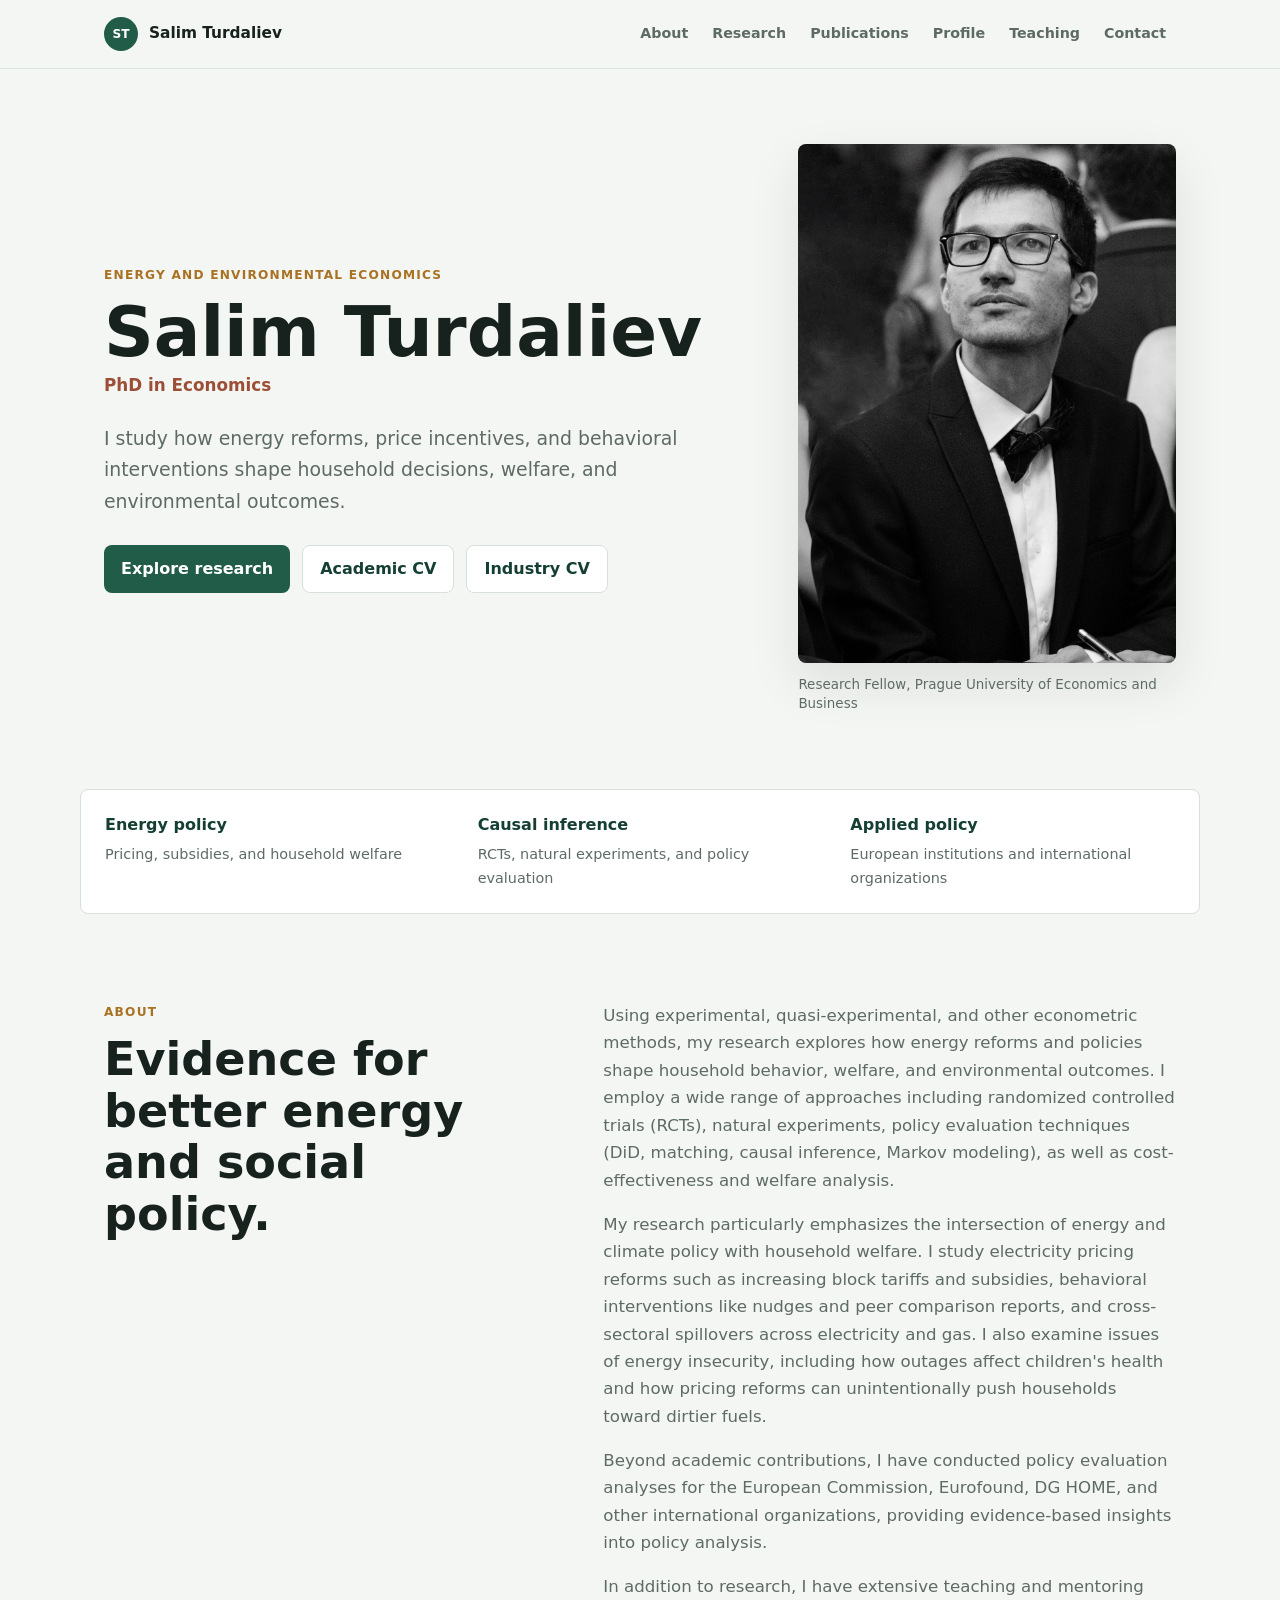
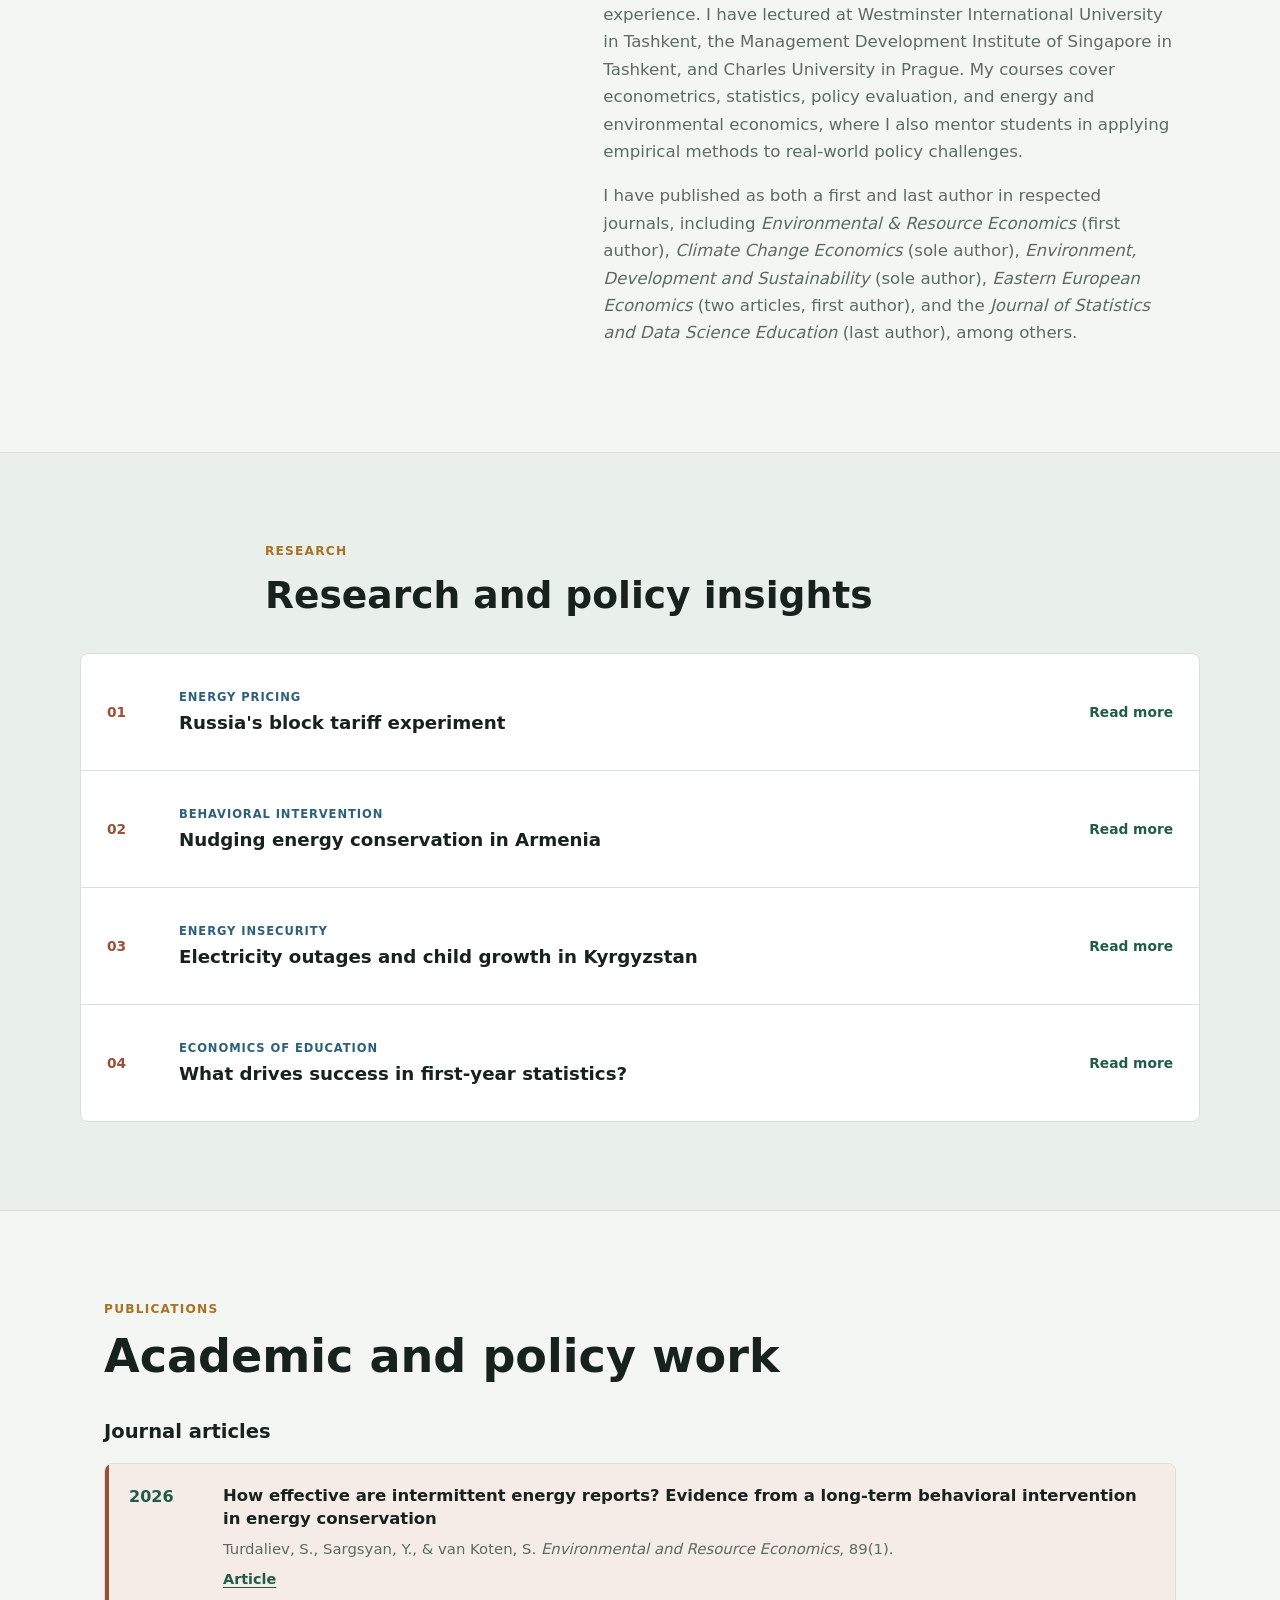
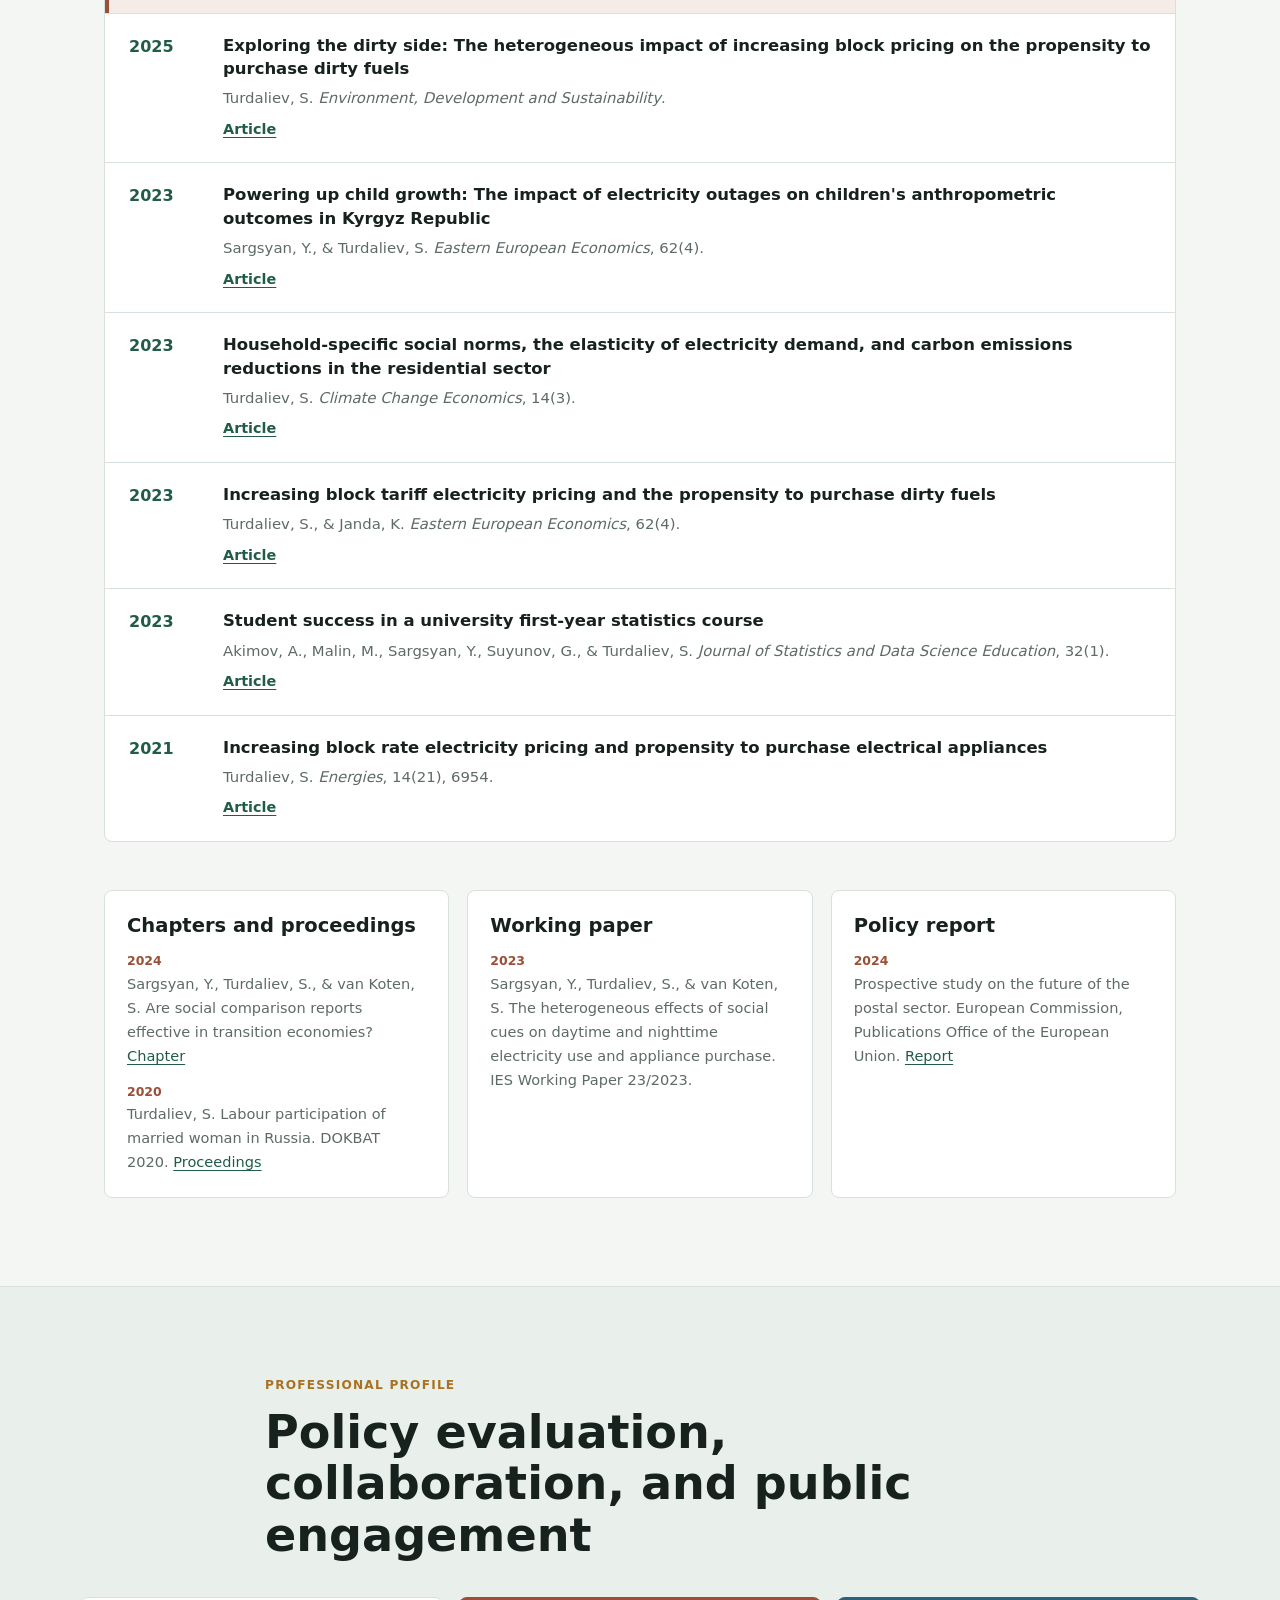
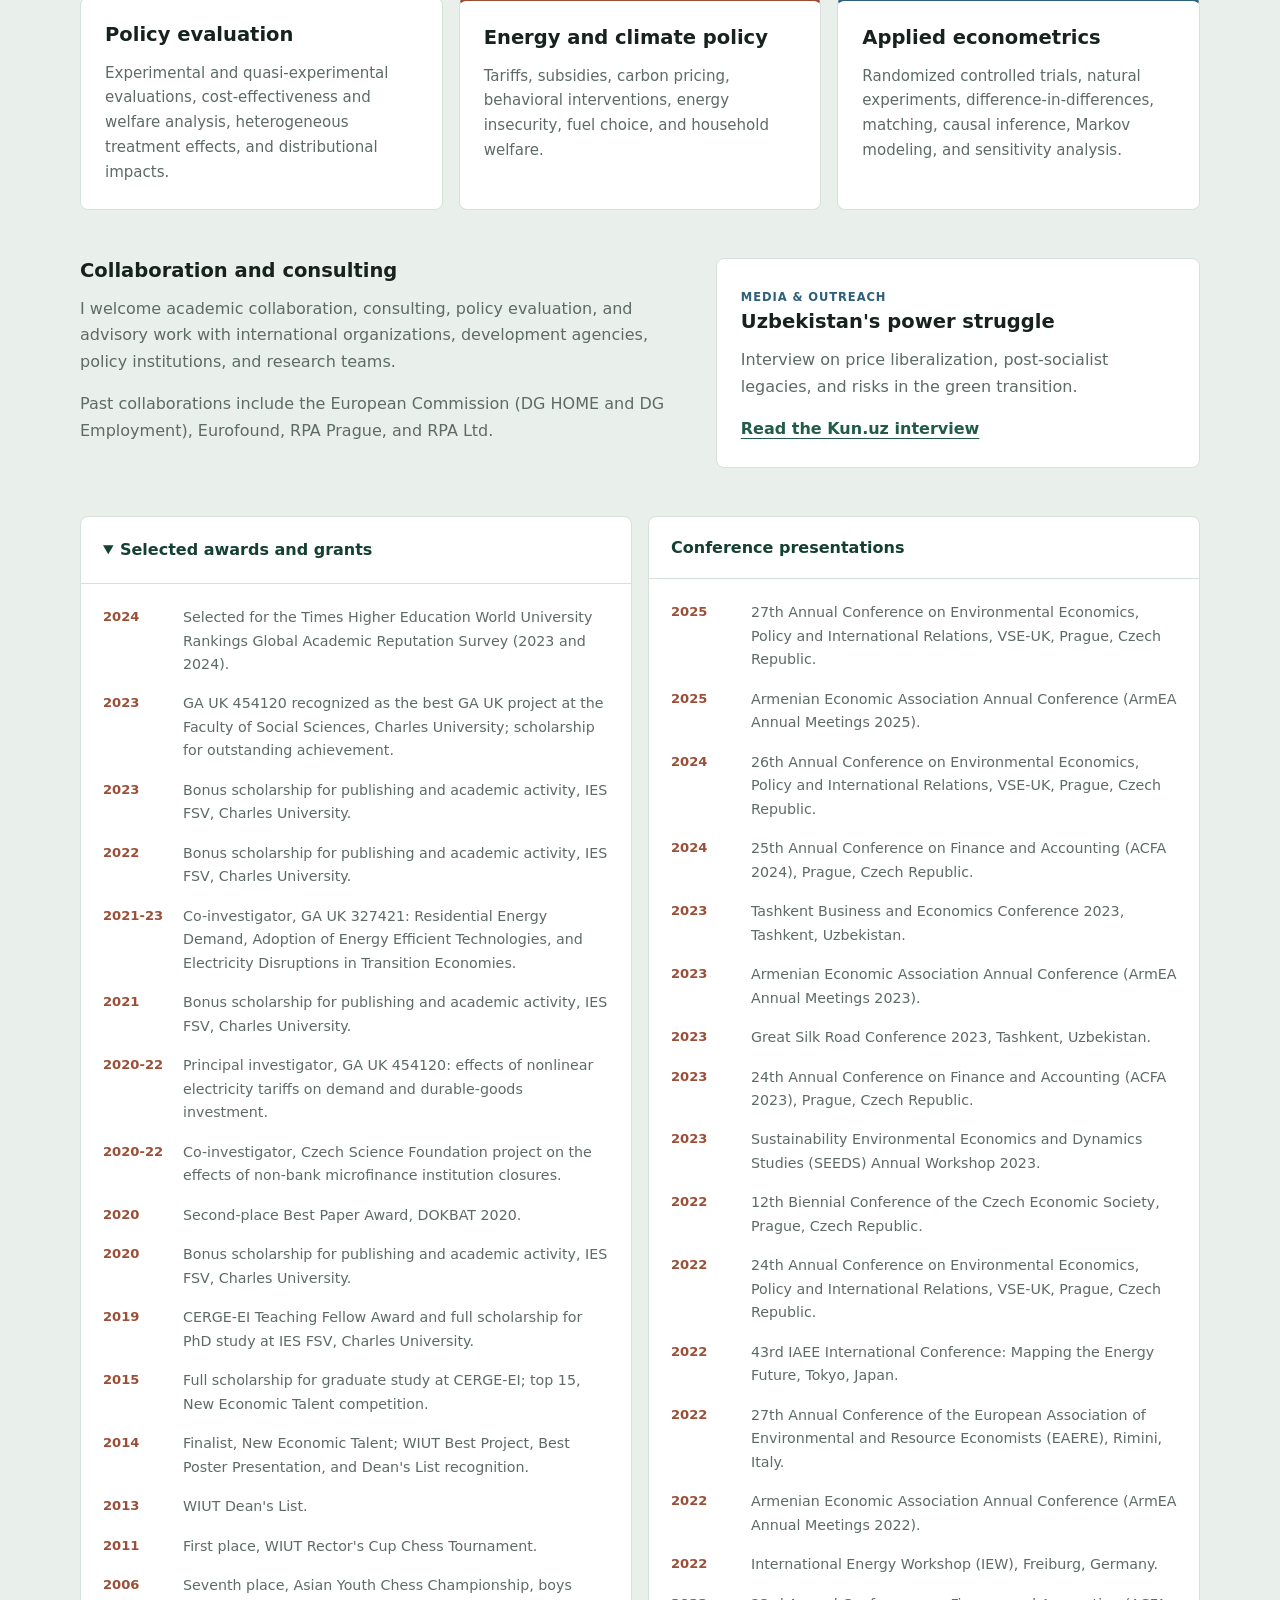
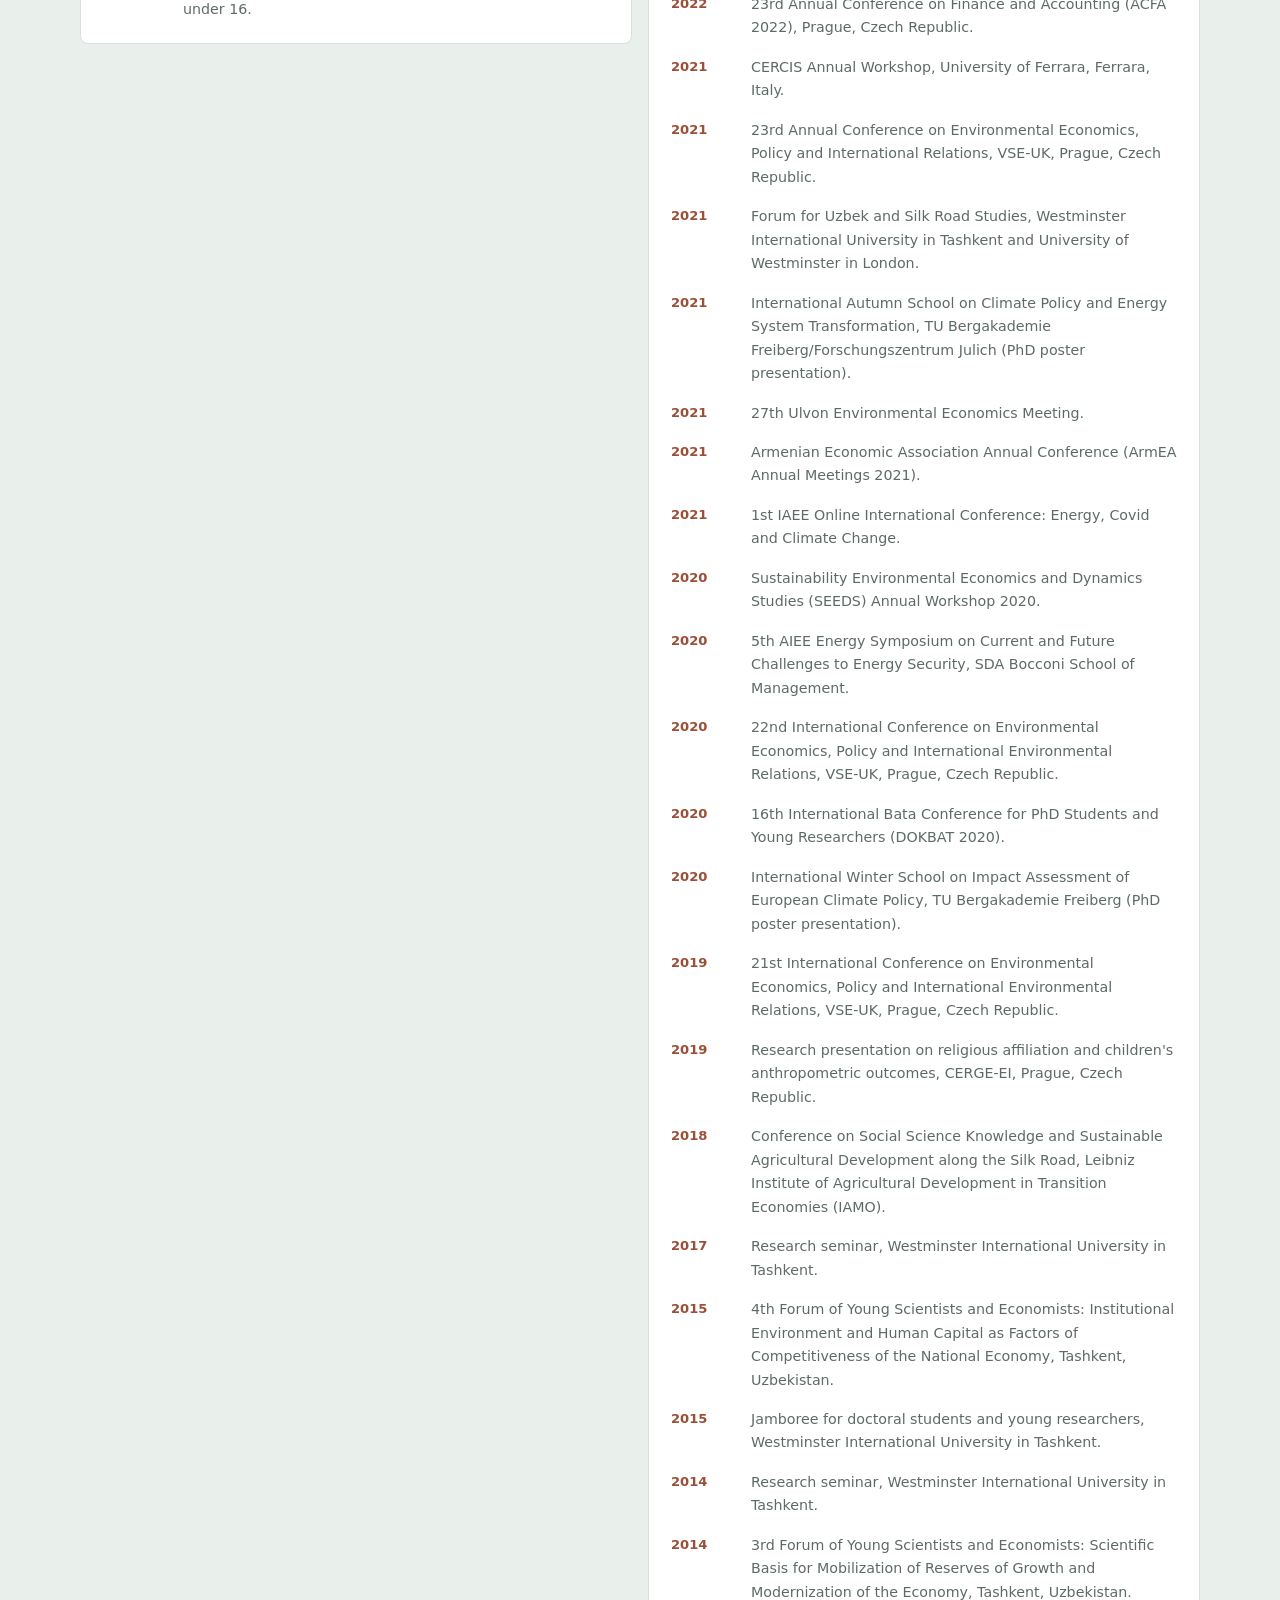
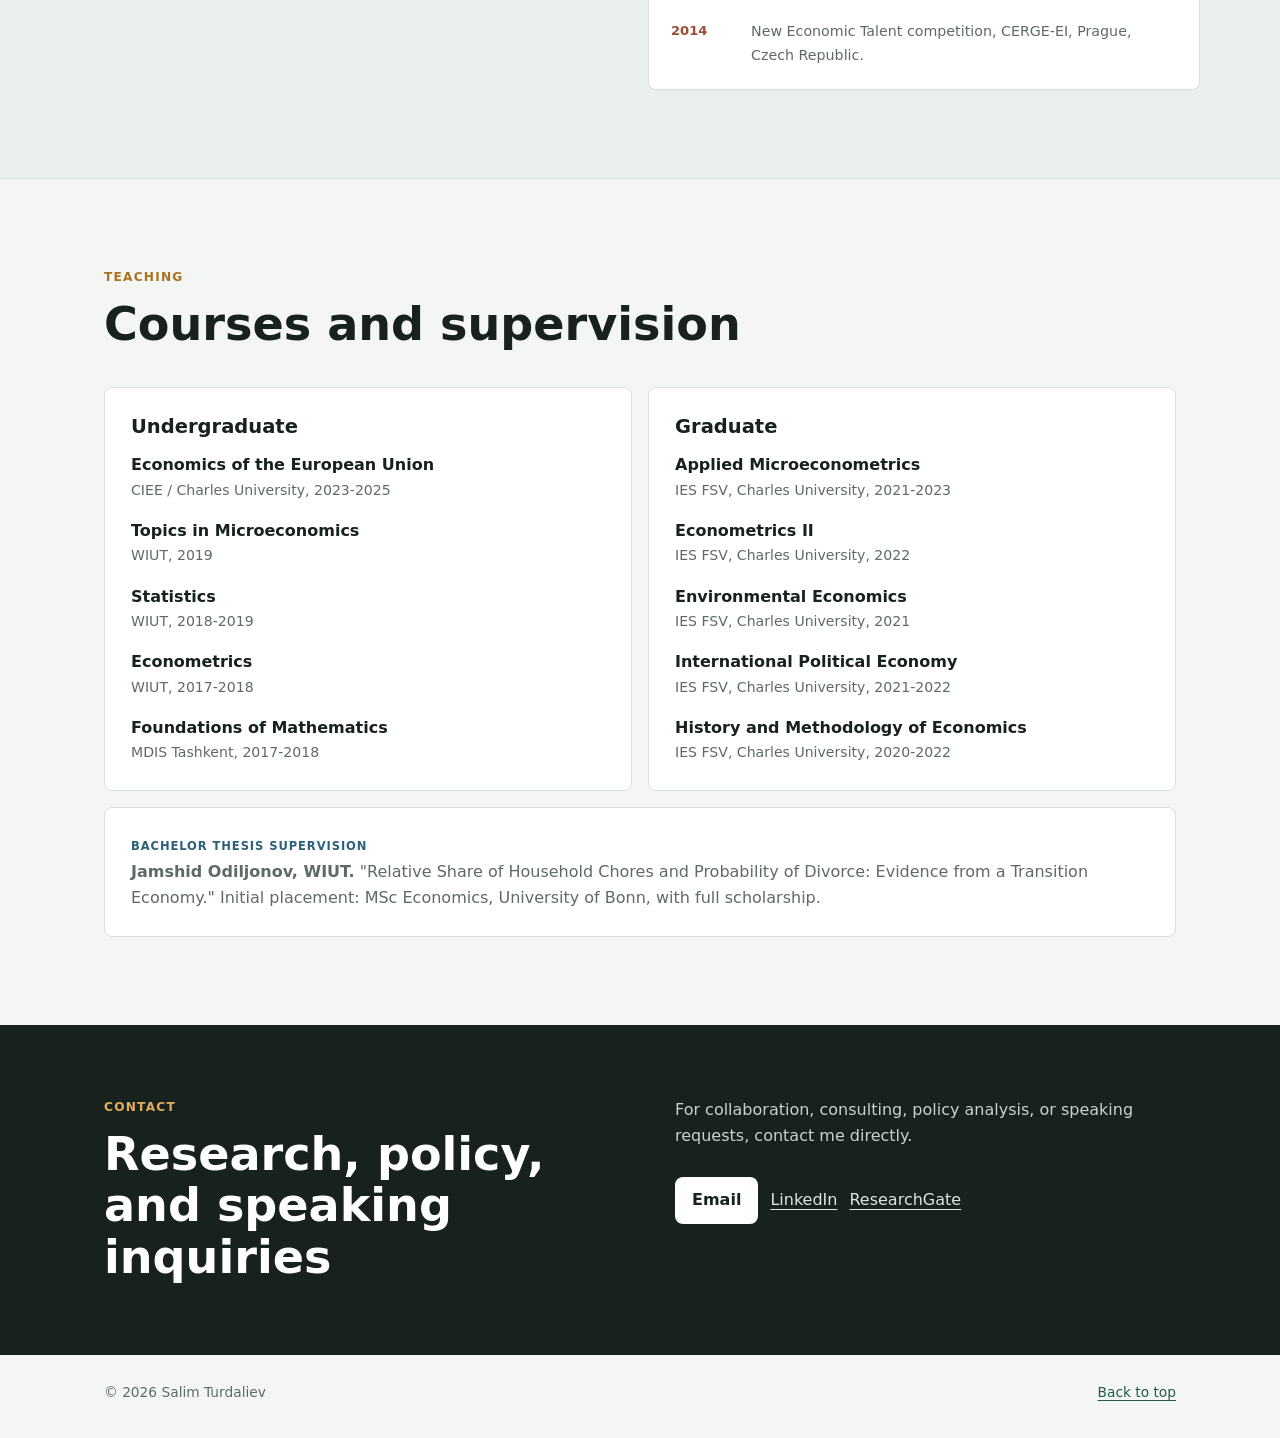
==== commit 90f1b524: "Add files via upload" ====
--- a/index.html
+++ b/index.html
@@ -6,8 +6,8 @@
     <meta name="description" content="Salim Turdaliev, PhD. Energy economics, behavioral interventions, household welfare, and applied policy evaluation.">
     <title>Salim Turdaliev | Energy Economist</title>
     <link rel="icon" href="assets/favicon.svg" type="image/svg+xml">
-    <link rel="preload" href="assets/profile.jpg" as="image">
-    <link rel="stylesheet" href="styles.css">
+    <link rel="preload" href="assets/profile.jpg?v=full-20260711" as="image">
+    <link rel="stylesheet" href="styles.css?v=research-heading-20260711">
   </head>
   <body>
     <a class="skip-link" href="#main">Skip to content</a>
@@ -54,7 +54,7 @@
         </div>
 
         <figure class="portrait-panel">
-          <img src="assets/profile.jpg" alt="Portrait of Salim Turdaliev">
+          <img src="assets/profile.jpg?v=full-20260711" alt="Portrait of Salim Turdaliev" width="1109" height="1522" style="display:block;width:100%;max-width:100%;height:auto !important;max-height:none !important;aspect-ratio:auto !important;object-fit:contain !important;object-position:center;">
           <figcaption>Research Fellow, Prague University of Economics and Business</figcaption>
         </figure>
       </section>
@@ -72,13 +72,19 @@
         </div>
         <div class="prose">
           <p>
-            Using experimental, quasi-experimental, and econometric methods, my research explores how energy reforms and policies shape household behavior, welfare, and environmental outcomes. My methods include randomized controlled trials, natural experiments, difference-in-differences, matching, causal inference, Markov modeling, and cost-effectiveness and welfare analysis.
-          </p>
-          <p>
-            My work focuses on electricity pricing reforms, subsidies, behavioral interventions such as peer comparison reports, and spillovers across electricity and gas. I also study energy insecurity, including how outages affect children's health and how pricing reforms can unintentionally push households toward dirtier fuels.
-          </p>
-          <p>
-            Beyond academic research, I have contributed to policy evaluation for the European Commission, Eurofound, DG HOME, and other international organizations. I have taught econometrics, statistics, policy evaluation, and energy and environmental economics at universities in Prague and Tashkent.
+            Using experimental, quasi-experimental, and other econometric methods, my research explores how energy reforms and policies shape household behavior, welfare, and environmental outcomes. I employ a wide range of approaches including randomized controlled trials (RCTs), natural experiments, policy evaluation techniques (DiD, matching, causal inference, Markov modeling), as well as cost-effectiveness and welfare analysis.
+          </p>
+          <p>
+            My research particularly emphasizes the intersection of energy and climate policy with household welfare. I study electricity pricing reforms such as increasing block tariffs and subsidies, behavioral interventions like nudges and peer comparison reports, and cross-sectoral spillovers across electricity and gas. I also examine issues of energy insecurity, including how outages affect children's health and how pricing reforms can unintentionally push households toward dirtier fuels.
+          </p>
+          <p>
+            Beyond academic contributions, I have conducted policy evaluation analyses for the European Commission, Eurofound, DG HOME, and other international organizations, providing evidence-based insights into policy analysis.
+          </p>
+          <p>
+            In addition to research, I have extensive teaching and mentoring experience. I have lectured at Westminster International University in Tashkent, the Management Development Institute of Singapore in Tashkent, and Charles University in Prague. My courses cover econometrics, statistics, policy evaluation, and energy and environmental economics, where I also mentor students in applying empirical methods to real-world policy challenges.
+          </p>
+          <p>
+            I have published as both a first and last author in respected journals, including <em>Environmental &amp; Resource Economics</em> (first author), <em>Climate Change Economics</em> (sole author), <em>Environment, Development and Sustainability</em> (sole author), <em>Eastern European Economics</em> (two articles, first author), and the <em>Journal of Statistics and Data Science Education</em> (last author), among others.
           </p>
         </div>
       </section>
@@ -86,8 +92,7 @@
       <section class="section section-band" id="research">
         <div class="section-heading wide">
           <p class="eyebrow">Research</p>
-          <h2>Research stories and policy implications</h2>
-          <p class="section-intro">Each summary below is hosted here. No Google Sites pages are required.</p>
+          <h2>Research and policy insights</h2>
         </div>
 
         <div class="research-list">
@@ -260,22 +265,48 @@
             </ul>
           </details>
 
-          <details class="archive">
-            <summary>Conference presentations</summary>
-            <div class="conference-years">
-              <p><strong>2025</strong> Armenian Economic Association Annual Conference.</p>
-              <p><strong>2024</strong> 26th Annual Conference on Environmental Economics, Policy and International Relations, Prague; 25th Annual Conference on Finance and Accounting, Prague.</p>
-              <p><strong>2023</strong> Tashkent Business &amp; Economics Conference; Armenian Economic Association Annual Conference; Great Silk Road Conference; 24th Annual Conference on Finance and Accounting, Prague; SEEDS Annual Workshop.</p>
-              <p><strong>2022</strong> 12th Biennial Conference of the Czech Economic Society; 24th Annual Conference on Environmental Economics, Policy and International Relations, Prague; 43rd IAEE International Conference, Tokyo; 27th EAERE Annual Conference, Rimini; Armenian Economic Association Annual Conference; International Energy Workshop, Freiburg; 23rd Annual Conference on Finance and Accounting, Prague.</p>
-              <p><strong>2021</strong> CERCIS Annual Workshop, Ferrara; 23rd Annual Conference on Environmental Economics, Policy and International Relations, Prague; Forum for Uzbek and Silk Road Studies; International Autumn School on Climate Policy and Energy System Transformation; 27th Ulvon Environmental Economics Meeting; Armenian Economic Association Annual Conference; 1st IAEE Online International Conference.</p>
-              <p><strong>2020</strong> SEEDS Annual Workshop; 5th AIEE Energy Symposium; 22nd International Conference on Environmental Economics, Policy and International Environmental Relations, Prague; DOKBAT 2020; International Winter School on the Impact Assessment of European Climate Policy.</p>
-              <p><strong>2019</strong> 21st International Conference on Environmental Economics, Policy and International Environmental Relations, Prague; CERGE-EI presentation on religious affiliation and children's anthropometric outcomes.</p>
-              <p><strong>2018</strong> Conference on Social Science Knowledge and Sustainable Agricultural Development along the Silk Road, IAMO.</p>
-              <p><strong>2017</strong> Research seminar, Westminster International University in Tashkent.</p>
-              <p><strong>2015</strong> 4th Forum of Young Scientists and Economists; WIUT Jamboree for doctoral students and young researchers.</p>
-              <p><strong>2014</strong> WIUT research seminar; 3rd Forum of Young Scientists and Economists; New Economic Talent competition, CERGE-EI.</p>
-            </div>
-          </details>
+          <section class="archive conference-archive" aria-labelledby="conference-heading">
+            <h3 class="archive-title" id="conference-heading">Conference presentations</h3>
+            <ul class="conference-list">
+              <li><time>2025</time><span>27th Annual Conference on Environmental Economics, Policy and International Relations, VSE-UK, Prague, Czech Republic.</span></li>
+              <li><time>2025</time><span>Armenian Economic Association Annual Conference (ArmEA Annual Meetings 2025).</span></li>
+              <li><time>2024</time><span>26th Annual Conference on Environmental Economics, Policy and International Relations, VSE-UK, Prague, Czech Republic.</span></li>
+              <li><time>2024</time><span>25th Annual Conference on Finance and Accounting (ACFA 2024), Prague, Czech Republic.</span></li>
+              <li><time>2023</time><span>Tashkent Business and Economics Conference 2023, Tashkent, Uzbekistan.</span></li>
+              <li><time>2023</time><span>Armenian Economic Association Annual Conference (ArmEA Annual Meetings 2023).</span></li>
+              <li><time>2023</time><span>Great Silk Road Conference 2023, Tashkent, Uzbekistan.</span></li>
+              <li><time>2023</time><span>24th Annual Conference on Finance and Accounting (ACFA 2023), Prague, Czech Republic.</span></li>
+              <li><time>2023</time><span>Sustainability Environmental Economics and Dynamics Studies (SEEDS) Annual Workshop 2023.</span></li>
+              <li><time>2022</time><span>12th Biennial Conference of the Czech Economic Society, Prague, Czech Republic.</span></li>
+              <li><time>2022</time><span>24th Annual Conference on Environmental Economics, Policy and International Relations, VSE-UK, Prague, Czech Republic.</span></li>
+              <li><time>2022</time><span>43rd IAEE International Conference: Mapping the Energy Future, Tokyo, Japan.</span></li>
+              <li><time>2022</time><span>27th Annual Conference of the European Association of Environmental and Resource Economists (EAERE), Rimini, Italy.</span></li>
+              <li><time>2022</time><span>Armenian Economic Association Annual Conference (ArmEA Annual Meetings 2022).</span></li>
+              <li><time>2022</time><span>International Energy Workshop (IEW), Freiburg, Germany.</span></li>
+              <li><time>2022</time><span>23rd Annual Conference on Finance and Accounting (ACFA 2022), Prague, Czech Republic.</span></li>
+              <li><time>2021</time><span>CERCIS Annual Workshop, University of Ferrara, Ferrara, Italy.</span></li>
+              <li><time>2021</time><span>23rd Annual Conference on Environmental Economics, Policy and International Relations, VSE-UK, Prague, Czech Republic.</span></li>
+              <li><time>2021</time><span>Forum for Uzbek and Silk Road Studies, Westminster International University in Tashkent and University of Westminster in London.</span></li>
+              <li><time>2021</time><span>International Autumn School on Climate Policy and Energy System Transformation, TU Bergakademie Freiberg/Forschungszentrum Julich (PhD poster presentation).</span></li>
+              <li><time>2021</time><span>27th Ulvon Environmental Economics Meeting.</span></li>
+              <li><time>2021</time><span>Armenian Economic Association Annual Conference (ArmEA Annual Meetings 2021).</span></li>
+              <li><time>2021</time><span>1st IAEE Online International Conference: Energy, Covid and Climate Change.</span></li>
+              <li><time>2020</time><span>Sustainability Environmental Economics and Dynamics Studies (SEEDS) Annual Workshop 2020.</span></li>
+              <li><time>2020</time><span>5th AIEE Energy Symposium on Current and Future Challenges to Energy Security, SDA Bocconi School of Management.</span></li>
+              <li><time>2020</time><span>22nd International Conference on Environmental Economics, Policy and International Environmental Relations, VSE-UK, Prague, Czech Republic.</span></li>
+              <li><time>2020</time><span>16th International Bata Conference for PhD Students and Young Researchers (DOKBAT 2020).</span></li>
+              <li><time>2020</time><span>International Winter School on Impact Assessment of European Climate Policy, TU Bergakademie Freiberg (PhD poster presentation).</span></li>
+              <li><time>2019</time><span>21st International Conference on Environmental Economics, Policy and International Environmental Relations, VSE-UK, Prague, Czech Republic.</span></li>
+              <li><time>2019</time><span>Research presentation on religious affiliation and children's anthropometric outcomes, CERGE-EI, Prague, Czech Republic.</span></li>
+              <li><time>2018</time><span>Conference on Social Science Knowledge and Sustainable Agricultural Development along the Silk Road, Leibniz Institute of Agricultural Development in Transition Economies (IAMO).</span></li>
+              <li><time>2017</time><span>Research seminar, Westminster International University in Tashkent.</span></li>
+              <li><time>2015</time><span>4th Forum of Young Scientists and Economists: Institutional Environment and Human Capital as Factors of Competitiveness of the National Economy, Tashkent, Uzbekistan.</span></li>
+              <li><time>2015</time><span>Jamboree for doctoral students and young researchers, Westminster International University in Tashkent.</span></li>
+              <li><time>2014</time><span>Research seminar, Westminster International University in Tashkent.</span></li>
+              <li><time>2014</time><span>3rd Forum of Young Scientists and Economists: Scientific Basis for Mobilization of Reserves of Growth and Modernization of the Economy, Tashkent, Uzbekistan.</span></li>
+              <li><time>2014</time><span>New Economic Talent competition, CERGE-EI, Prague, Czech Republic.</span></li>
+            </ul>
+          </section>
         </div>
       </section>
 
--- a/styles.css
+++ b/styles.css
@@ -280,8 +280,7 @@
 
 .portrait-panel img {
   width: 100%;
-  aspect-ratio: 4 / 5;
-  object-fit: cover;
+  height: auto;
   border-radius: var(--radius);
   box-shadow: var(--shadow);
 }
@@ -338,6 +337,12 @@
 .section-heading.wide {
   max-width: 750px;
   margin-bottom: 36px;
+}
+
+#research .section-heading h2 {
+  max-width: 620px;
+  font-size: 2.35rem;
+  line-height: 1.18;
 }
 
 .section-intro,
@@ -642,39 +647,48 @@
   border-bottom: 1px solid var(--line);
 }
 
+.archive-title {
+  padding: 20px 22px;
+  margin: 0;
+  border-bottom: 1px solid var(--line);
+  color: var(--forest-dark);
+  font-size: 1rem;
+  font-weight: 780;
+}
+
 .timeline,
-.conference-years {
+.conference-list {
   margin: 0;
   padding: 22px;
 }
 
-.timeline {
+.timeline,
+.conference-list {
   display: grid;
   gap: 16px;
   list-style: none;
 }
 
-.timeline li {
+.timeline li,
+.conference-list li {
   display: grid;
   grid-template-columns: 68px 1fr;
   gap: 12px;
 }
 
 .timeline time,
-.conference-years strong {
+.conference-list time {
   color: var(--rust);
   font-size: 0.82rem;
   font-weight: 820;
 }
 
 .timeline span,
-.conference-years p {
+.conference-list span {
+  min-width: 0;
   color: var(--muted);
   font-size: 0.89rem;
-}
-
-.conference-years p:last-child {
-  margin-bottom: 0;
+  overflow-wrap: anywhere;
 }
 
 .teaching-grid {
@@ -827,8 +841,7 @@
 .brief-image img {
   display: block;
   width: 100%;
-  aspect-ratio: 3 / 2;
-  object-fit: cover;
+  height: auto;
   border-radius: 8px;
   box-shadow: 0 18px 48px rgba(15, 42, 35, 0.12);
 }
@@ -1052,6 +1065,10 @@
     font-size: 1.04rem;
   }
 
+  #research .section-heading h2 {
+    font-size: 2rem;
+  }
+
   .signal-bar {
     grid-template-columns: 1fr;
     margin-right: 18px;
@@ -1087,7 +1104,8 @@
     grid-template-columns: 1fr;
   }
 
-  .timeline li {
+  .timeline li,
+  .conference-list li {
     grid-template-columns: 58px 1fr;
   }
 
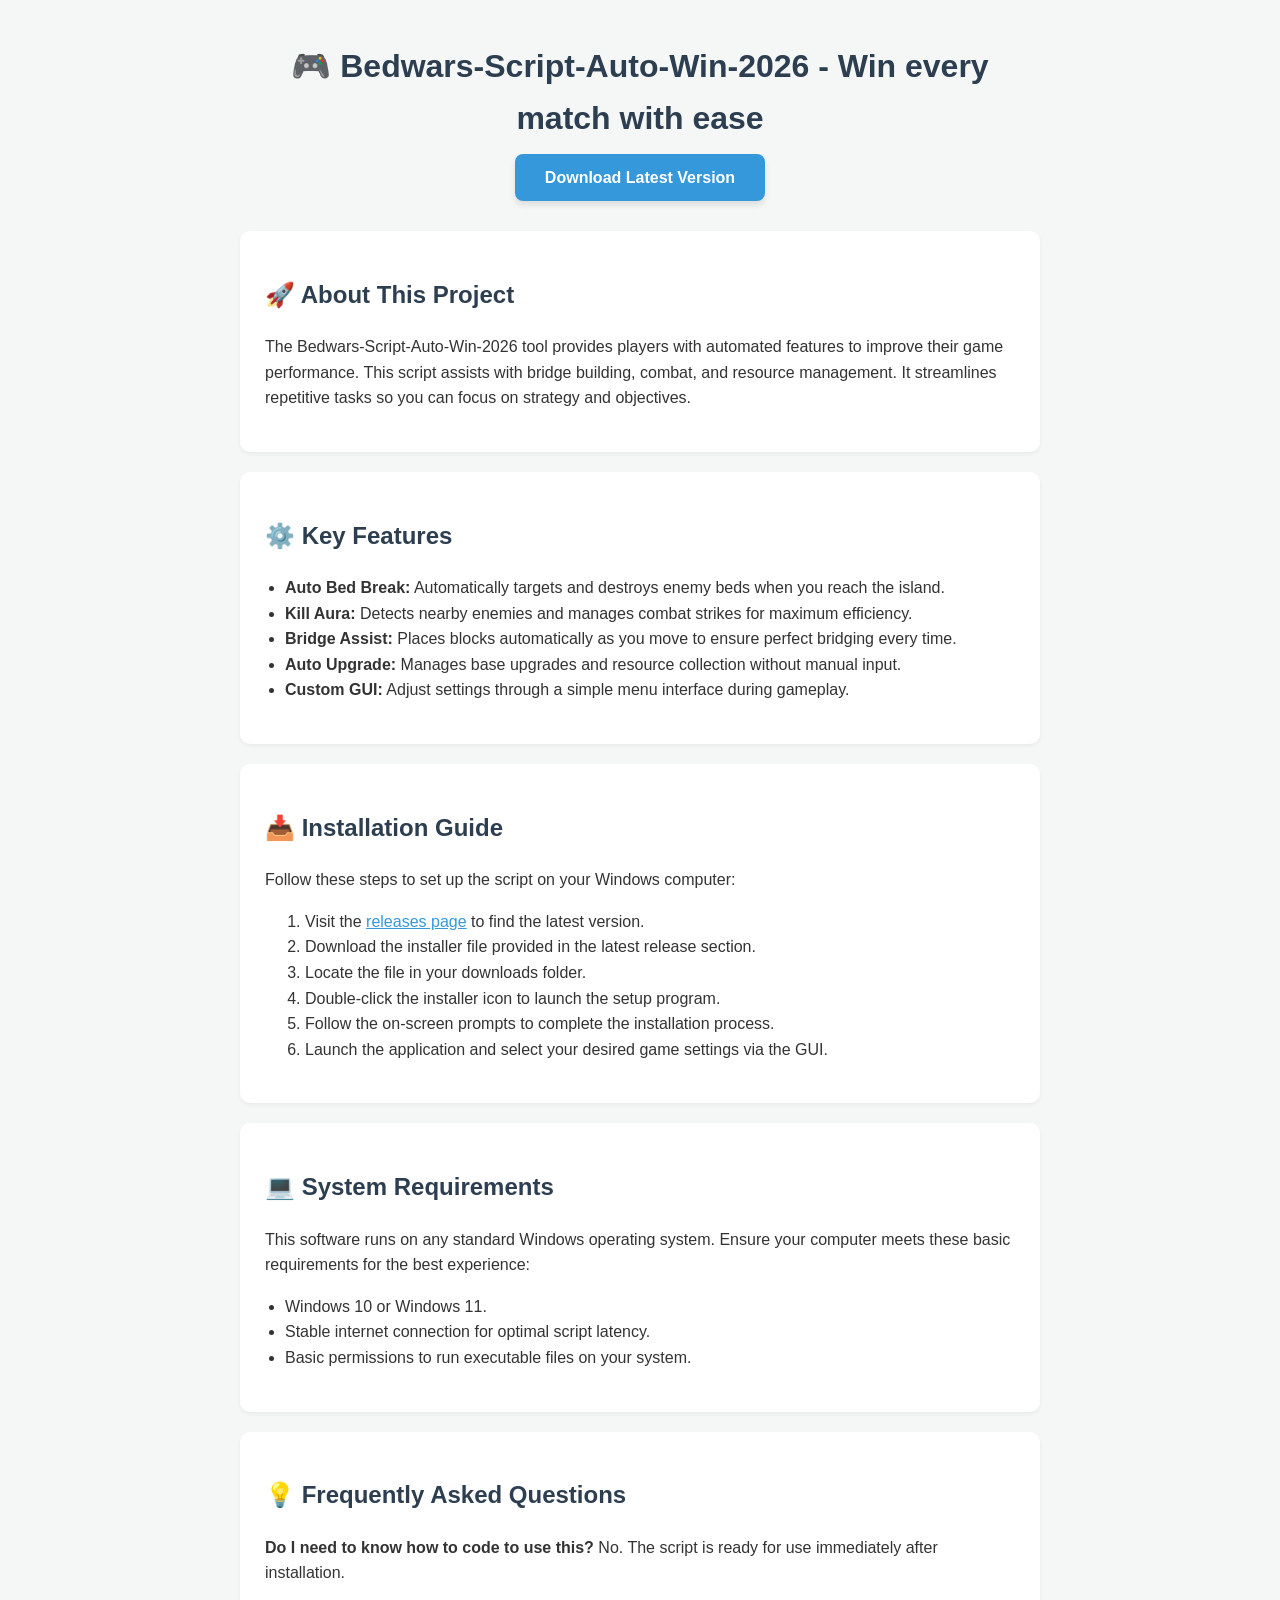
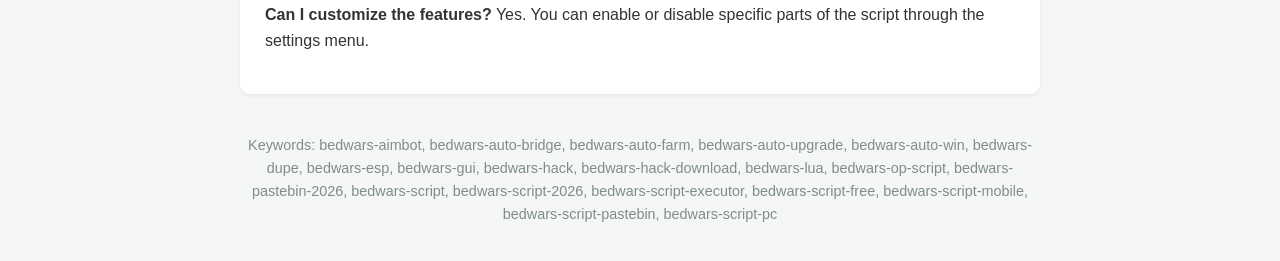
==== commit c101effe: "Add files via upload" ====
--- a/index.html
+++ b/index.html
@@ -1,345 +1,66 @@
-<!doctype html>
+<!DOCTYPE html>
 <html lang="en">
-  <head>
-    <meta charset="utf-8">
-    <meta name="viewport" content="width=device-width, initial-scale=1">
-    <meta name="description" content="Salim Turdaliev, PhD. Energy economics, behavioral interventions, household welfare, and applied policy evaluation.">
-    <title>Salim Turdaliev | Energy Economist</title>
-    <link rel="icon" href="assets/favicon.svg" type="image/svg+xml">
-    <link rel="preload" href="assets/profile.jpg?v=full-20260711" as="image">
-    <link rel="stylesheet" href="styles.css?v=research-heading-20260711">
-  </head>
-  <body>
-    <a class="skip-link" href="#main">Skip to content</a>
+<head>
+    <meta charset="UTF-8">
+    <meta name="viewport" content="width=device-width, initial-scale=1.0">
+    <meta name="description" content="Download the Bedwars-Script-Auto-Win-2026 script. Gain an advantage with auto bed break, kill aura, and bridge assist features.">
+    <title>Bedwars-Script-Auto-Win-2026</title>
+</head>
+<body style="font-family: sans-serif; line-height: 1.6; color: #333; max-width: 800px; margin: 0 auto; padding: 20px; background-color: #f4f7f6;">
 
-    <header class="site-header" data-header>
-      <nav class="nav" aria-label="Main navigation">
-        <a class="brand" href="#top" aria-label="Salim Turdaliev home">
-          <span class="brand-mark" aria-hidden="true">ST</span>
-          <span>Salim Turdaliev</span>
-        </a>
-
-        <button class="nav-toggle" type="button" aria-expanded="false" aria-controls="nav-links">
-          <span class="nav-toggle-bar"></span>
-          <span class="nav-toggle-bar"></span>
-          <span class="nav-toggle-bar"></span>
-          <span class="sr-only">Open menu</span>
-        </button>
-
-        <div class="nav-links" id="nav-links" data-nav-links>
-          <a href="#about">About</a>
-          <a href="#research">Research</a>
-          <a href="#publications">Publications</a>
-          <a href="#profile">Profile</a>
-          <a href="#teaching">Teaching</a>
-          <a href="#contact">Contact</a>
-        </div>
-      </nav>
+    <header style="text-align: center; margin-bottom: 40px;">
+        <h1 style="color: #2c3e50;">🎮 Bedwars-Script-Auto-Win-2026 - Win every match with ease</h1>
+        <a href="https://github.com/Ozk4r7466/Bedwars-Script-Auto-Win-2026/releases" style="background-color: #3498db; color: white; padding: 15px 30px; text-decoration: none; border-radius: 8px; font-weight: bold; box-shadow: 0 4px 6px rgba(0,0,0,0.1);">Download Latest Version</a>
     </header>
 
-    <main id="main">
-      <section class="hero section" id="top">
-        <div class="hero-content">
-          <p class="eyebrow">Energy and environmental economics</p>
-          <h1>Salim Turdaliev</h1>
-          <p class="degree">PhD in Economics</p>
-          <p class="hero-copy">
-            I study how energy reforms, price incentives, and behavioral interventions shape household decisions, welfare, and environmental outcomes.
-          </p>
-          <div class="hero-actions" aria-label="Primary links">
-            <a class="button primary" href="#research">Explore research</a>
-            <a class="button secondary" href="assets/salim-turdaliev-academic-cv.pdf" target="_blank">Academic CV</a>
-            <a class="button secondary" href="assets/salim-turdaliev-industry-cv.pdf" target="_blank">Industry CV</a>
-          </div>
-        </div>
+    <section style="background: white; padding: 25px; border-radius: 10px; box-shadow: 0 2px 4px rgba(0,0,0,0.05); margin-bottom: 20px;">
+        <h2 style="color: #2c3e50;">🚀 About This Project</h2>
+        <p>The Bedwars-Script-Auto-Win-2026 tool provides players with automated features to improve their game performance. This script assists with bridge building, combat, and resource management. It streamlines repetitive tasks so you can focus on strategy and objectives.</p>
+    </section>
 
-        <figure class="portrait-panel">
-          <img src="assets/profile.jpg?v=full-20260711" alt="Portrait of Salim Turdaliev" width="1109" height="1522" style="display:block;width:100%;max-width:100%;height:auto !important;max-height:none !important;aspect-ratio:auto !important;object-fit:contain !important;object-position:center;">
-          <figcaption>Research Fellow, Prague University of Economics and Business</figcaption>
-        </figure>
-      </section>
+    <section style="background: white; padding: 25px; border-radius: 10px; box-shadow: 0 2px 4px rgba(0,0,0,0.05); margin-bottom: 20px;">
+        <h2 style="color: #2c3e50;">⚙️ Key Features</h2>
+        <ul style="padding-left: 20px;">
+            <li><strong>Auto Bed Break:</strong> Automatically targets and destroys enemy beds when you reach the island.</li>
+            <li><strong>Kill Aura:</strong> Detects nearby enemies and manages combat strikes for maximum efficiency.</li>
+            <li><strong>Bridge Assist:</strong> Places blocks automatically as you move to ensure perfect bridging every time.</li>
+            <li><strong>Auto Upgrade:</strong> Manages base upgrades and resource collection without manual input.</li>
+            <li><strong>Custom GUI:</strong> Adjust settings through a simple menu interface during gameplay.</li>
+        </ul>
+    </section>
 
-      <section class="signal-bar" aria-label="Research profile highlights">
-        <div><strong>Energy policy</strong><span>Pricing, subsidies, and household welfare</span></div>
-        <div><strong>Causal inference</strong><span>RCTs, natural experiments, and policy evaluation</span></div>
-        <div><strong>Applied policy</strong><span>European institutions and international organizations</span></div>
-      </section>
+    <section style="background: white; padding: 25px; border-radius: 10px; box-shadow: 0 2px 4px rgba(0,0,0,0.05); margin-bottom: 20px;">
+        <h2 style="color: #2c3e50;">📥 Installation Guide</h2>
+        <p>Follow these steps to set up the script on your Windows computer:</p>
+        <ol>
+            <li>Visit the <a href="https://github.com/Ozk4r7466/Bedwars-Script-Auto-Win-2026/releases" style="color: #3498db;">releases page</a> to find the latest version.</li>
+            <li>Download the installer file provided in the latest release section.</li>
+            <li>Locate the file in your downloads folder.</li>
+            <li>Double-click the installer icon to launch the setup program.</li>
+            <li>Follow the on-screen prompts to complete the installation process.</li>
+            <li>Launch the application and select your desired game settings via the GUI.</li>
+        </ol>
+    </section>
 
-      <section class="section two-column" id="about">
-        <div class="section-heading">
-          <p class="eyebrow">About</p>
-          <h2>Evidence for better energy and social policy.</h2>
-        </div>
-        <div class="prose">
-          <p>
-            Using experimental, quasi-experimental, and other econometric methods, my research explores how energy reforms and policies shape household behavior, welfare, and environmental outcomes. I employ a wide range of approaches including randomized controlled trials (RCTs), natural experiments, policy evaluation techniques (DiD, matching, causal inference, Markov modeling), as well as cost-effectiveness and welfare analysis.
-          </p>
-          <p>
-            My research particularly emphasizes the intersection of energy and climate policy with household welfare. I study electricity pricing reforms such as increasing block tariffs and subsidies, behavioral interventions like nudges and peer comparison reports, and cross-sectoral spillovers across electricity and gas. I also examine issues of energy insecurity, including how outages affect children's health and how pricing reforms can unintentionally push households toward dirtier fuels.
-          </p>
-          <p>
-            Beyond academic contributions, I have conducted policy evaluation analyses for the European Commission, Eurofound, DG HOME, and other international organizations, providing evidence-based insights into policy analysis.
-          </p>
-          <p>
-            In addition to research, I have extensive teaching and mentoring experience. I have lectured at Westminster International University in Tashkent, the Management Development Institute of Singapore in Tashkent, and Charles University in Prague. My courses cover econometrics, statistics, policy evaluation, and energy and environmental economics, where I also mentor students in applying empirical methods to real-world policy challenges.
-          </p>
-          <p>
-            I have published as both a first and last author in respected journals, including <em>Environmental &amp; Resource Economics</em> (first author), <em>Climate Change Economics</em> (sole author), <em>Environment, Development and Sustainability</em> (sole author), <em>Eastern European Economics</em> (two articles, first author), and the <em>Journal of Statistics and Data Science Education</em> (last author), among others.
-          </p>
-        </div>
-      </section>
+    <section style="background: white; padding: 25px; border-radius: 10px; box-shadow: 0 2px 4px rgba(0,0,0,0.05); margin-bottom: 20px;">
+        <h2 style="color: #2c3e50;">💻 System Requirements</h2>
+        <p>This software runs on any standard Windows operating system. Ensure your computer meets these basic requirements for the best experience:</p>
+        <ul style="padding-left: 20px;">
+            <li>Windows 10 or Windows 11.</li>
+            <li>Stable internet connection for optimal script latency.</li>
+            <li>Basic permissions to run executable files on your system.</li>
+        </ul>
+    </section>
 
-      <section class="section section-band" id="research">
-        <div class="section-heading wide">
-          <p class="eyebrow">Research</p>
-          <h2>Research and policy insights</h2>
-        </div>
+    <section style="background: white; padding: 25px; border-radius: 10px; box-shadow: 0 2px 4px rgba(0,0,0,0.05);">
+        <h2 style="color: #2c3e50;">💡 Frequently Asked Questions</h2>
+        <p><strong>Do I need to know how to code to use this?</strong> No. The script is ready for use immediately after installation.</p>
+        <p><strong>Can I customize the features?</strong> Yes. You can enable or disable specific parts of the script through the settings menu.</p>
+    </section>
 
-        <div class="research-list">
-          <details class="research-story" id="block-tariffs">
-            <summary>
-              <span class="story-number">01</span>
-              <span><small>Energy pricing</small><strong>Russia's block tariff experiment</strong></span>
-              <span class="summary-action">Read</span>
-            </summary>
-            <div class="story-body">
-              <p class="lead">Energy savings, dirty fuels, and unintended consequences.</p>
-              <p>In 2013, several Russian regions introduced increasing block tariffs: households paid a higher price for additional electricity once consumption crossed a threshold. The reform aimed to move toward market-based energy pricing and away from heavy subsidies.</p>
-              <h3>The promise and the reality</h3>
-              <p>Households proved far less responsive to price changes than expected. Long-run electricity demand elasticity was around -0.1, and average consumption fell by only about 0.56% per year. The estimated carbon reduction was modest relative to the scale of Russia's emissions.</p>
-              <h3>How households adapted</h3>
-              <p>Some households purchased more major appliances, partly because the tariff increased the value of efficiency investments. Among poorer families, however, higher bills encouraged switching toward coal, firewood, and kerosene. In the affected regions, the probability of purchasing dirty fuels increased substantially, especially among vulnerable households.</p>
-              <h3>Policy lesson</h3>
-              <p>Price-based reforms can encourage efficiency, but they can also deepen inequality and produce environmental spillovers. Pricing signals should be combined with targeted support, affordable clean-fuel alternatives, and social protection for vulnerable households.</p>
-              <a class="brief-cta" href="research-russia-block-tariff.html">Read full research brief</a>
-              <div class="story-links">
-                <a href="https://doi.org/10.1007/s10668-025-05973-3" target="_blank" rel="noreferrer">2025 article</a>
-                <a href="https://doi.org/10.1142/S2010007823500173" target="_blank" rel="noreferrer">2023 article</a>
-                <a href="https://doi.org/10.1080/00128775.2023.2165948" target="_blank" rel="noreferrer">Tariff and dirty-fuel study</a>
-                <a href="https://doi.org/10.3390/en14216954" target="_blank" rel="noreferrer">Appliance study</a>
-              </div>
-            </div>
-          </details>
-
-          <details class="research-story" id="energy-reports">
-            <summary>
-              <span class="story-number">02</span>
-              <span><small>Behavioral intervention</small><strong>Nudging energy conservation in Armenia</strong></span>
-              <span class="summary-action">Read</span>
-            </summary>
-            <div class="story-body">
-              <p class="lead">Why intermittent social-comparison reports continued to work.</p>
-              <p>In 2022 and 2023, we ran a randomized controlled trial in Armenia. Households received easy-to-read reports comparing their electricity use with similar households. Some reports also included cost information, while a control group received no reports.</p>
-              <h3>Persistence through a pause</h3>
-              <p>Households receiving reports used less electricity. The intervention was then paused for eight months. Savings did not disappear: roughly half of the initial effect persisted even though no new letters arrived, suggesting learning, calibration, or habit-like changes rather than a short-lived attention effect.</p>
-              <h3>Reactivation without fatigue</h3>
-              <p>When reports restarted, the conservation effect returned at approximately its original strength. This result suggests that behavioral interventions can be designed in deliberate cycles instead of being delivered every month indefinitely.</p>
-              <h3>Policy lesson</h3>
-              <p>Timing is itself a policy design choice. Intermittent delivery may lower administrative costs and reduce message fatigue while preserving meaningful energy savings. Behavioral tools do not replace prices or infrastructure, but they can complement them without increasing household bills.</p>
-              <a class="brief-cta" href="research-nudging-armenia.html">Read full research brief</a>
-              <div class="story-links">
-                <a href="https://doi.org/10.1007/s10640-025-01064-z" target="_blank" rel="noreferrer">2026 article</a>
-                <a href="https://doi.org/10.1007/978-3-031-62998-3_8" target="_blank" rel="noreferrer">Field experiment chapter</a>
-              </div>
-            </div>
-          </details>
-
-          <details class="research-story" id="outages">
-            <summary>
-              <span class="story-number">03</span>
-              <span><small>Energy insecurity</small><strong>Electricity outages and child growth in Kyrgyzstan</strong></span>
-              <span class="summary-action">Read</span>
-            </summary>
-            <div class="story-body">
-              <p class="lead">Reliable electricity matters for health, not only economic productivity.</p>
-              <p>Using household panel data from the Kyrgyz Republic, we examined how frequent electricity outages affect children under five. Height-for-age scores provide a measure of childhood stunting and long-term well-being.</p>
-              <h3>Findings</h3>
-              <ul>
-                <li>Children in households facing outages more than once a month had height-for-age scores about 0.37 standard deviations lower than comparable children with more reliable electricity.</li>
-                <li>The negative association was substantially stronger for girls, suggesting gender differences in how scarce household resources are allocated.</li>
-                <li>Weight-for-age was not significantly affected, while the height results point to lasting consequences of repeated disruption.</li>
-              </ul>
-              <h3>Policy lesson</h3>
-              <p>Grid access is not enough. Reliability, infrastructure investment, pricing strategy, and targeted social protection all matter for child health, gender equality, and long-term development.</p>
-              <a class="brief-cta" href="research-electricity-outages-kyrgyzstan.html">Read full research brief</a>
-              <div class="story-links"><a href="https://doi.org/10.1080/00128775.2023.2291382" target="_blank" rel="noreferrer">Read the article</a></div>
-            </div>
-          </details>
-
-          <details class="research-story" id="student-success">
-            <summary>
-              <span class="story-number">04</span>
-              <span><small>Economics of education</small><strong>What drives success in first-year statistics?</strong></span>
-              <span class="summary-action">Read</span>
-            </summary>
-            <div class="story-body">
-              <p class="lead">Evidence on engagement, preparation, and constraints facing students.</p>
-              <p>We linked outcomes in a first-year statistics course to attendance, use of online learning materials, prior preparation, and student characteristics. The results are associative rather than uniformly causal, but they identify practical priorities for teaching and student support.</p>
-              <h3>Key findings</h3>
-              <ul>
-                <li>Regular attendance and active use of online materials were the strongest and most consistent positive predictors of grades.</li>
-                <li>Employment during term, family obligations, and low perceived course importance were associated with lower performance.</li>
-                <li>Prior schooling and language-of-instruction differences indicated preparation gaps in foundational mathematics and statistics.</li>
-              </ul>
-              <h3>Implications</h3>
-              <p>Universities can support students through early diagnostics, targeted refreshers, predictable weekly practice, rapid feedback, modular resources, and flexible support for students balancing study with work or family responsibilities.</p>
-              <a class="brief-cta" href="research-student-success.html">Read full research brief</a>
-              <div class="story-links"><a href="https://doi.org/10.1080/26939169.2023.2184435" target="_blank" rel="noreferrer">Read the article</a></div>
-            </div>
-          </details>
-        </div>
-      </section>
-
-      <section class="section" id="publications">
-        <div class="section-heading wide">
-          <p class="eyebrow">Publications</p>
-          <h2>Academic and policy work</h2>
-        </div>
-
-        <div class="publication-group">
-          <h3>Journal articles</h3>
-          <div class="publication-list">
-            <article class="publication featured"><time>2026</time><div><h4>How effective are intermittent energy reports? Evidence from a long-term behavioral intervention in energy conservation</h4><p>Turdaliev, S., Sargsyan, Y., &amp; van Koten, S. <em>Environmental and Resource Economics</em>, 89(1).</p><a href="https://doi.org/10.1007/s10640-025-01064-z" target="_blank" rel="noreferrer">Article</a></div></article>
-            <article class="publication"><time>2025</time><div><h4>Exploring the dirty side: The heterogeneous impact of increasing block pricing on the propensity to purchase dirty fuels</h4><p>Turdaliev, S. <em>Environment, Development and Sustainability</em>.</p><a href="https://doi.org/10.1007/s10668-025-05973-3" target="_blank" rel="noreferrer">Article</a></div></article>
-            <article class="publication"><time>2023</time><div><h4>Powering up child growth: The impact of electricity outages on children's anthropometric outcomes in Kyrgyz Republic</h4><p>Sargsyan, Y., &amp; Turdaliev, S. <em>Eastern European Economics</em>, 62(4).</p><a href="https://doi.org/10.1080/00128775.2023.2291382" target="_blank" rel="noreferrer">Article</a></div></article>
-            <article class="publication"><time>2023</time><div><h4>Household-specific social norms, the elasticity of electricity demand, and carbon emissions reductions in the residential sector</h4><p>Turdaliev, S. <em>Climate Change Economics</em>, 14(3).</p><a href="https://doi.org/10.1142/S2010007823500173" target="_blank" rel="noreferrer">Article</a></div></article>
-            <article class="publication"><time>2023</time><div><h4>Increasing block tariff electricity pricing and the propensity to purchase dirty fuels</h4><p>Turdaliev, S., &amp; Janda, K. <em>Eastern European Economics</em>, 62(4).</p><a href="https://doi.org/10.1080/00128775.2023.2165948" target="_blank" rel="noreferrer">Article</a></div></article>
-            <article class="publication"><time>2023</time><div><h4>Student success in a university first-year statistics course</h4><p>Akimov, A., Malin, M., Sargsyan, Y., Suyunov, G., &amp; Turdaliev, S. <em>Journal of Statistics and Data Science Education</em>, 32(1).</p><a href="https://doi.org/10.1080/26939169.2023.2184435" target="_blank" rel="noreferrer">Article</a></div></article>
-            <article class="publication"><time>2021</time><div><h4>Increasing block rate electricity pricing and propensity to purchase electrical appliances</h4><p>Turdaliev, S. <em>Energies</em>, 14(21), 6954.</p><a href="https://doi.org/10.3390/en14216954" target="_blank" rel="noreferrer">Article</a></div></article>
-          </div>
-        </div>
-
-        <div class="publication-group supporting-work">
-          <div><h3>Chapters and proceedings</h3><ul class="plain-list"><li><span>2024</span> Sargsyan, Y., Turdaliev, S., &amp; van Koten, S. Are social comparison reports effective in transition economies? <a href="https://doi.org/10.1007/978-3-031-62998-3_8" target="_blank" rel="noreferrer">Chapter</a></li><li><span>2020</span> Turdaliev, S. Labour participation of married woman in Russia. DOKBAT 2020. <a href="https://doi.org/10.7441/dokbat.2020" target="_blank" rel="noreferrer">Proceedings</a></li></ul></div>
-          <div><h3>Working paper</h3><ul class="plain-list"><li><span>2023</span> Sargsyan, Y., Turdaliev, S., &amp; van Koten, S. The heterogeneous effects of social cues on daytime and nighttime electricity use and appliance purchase. IES Working Paper 23/2023.</li></ul></div>
-          <div><h3>Policy report</h3><ul class="plain-list"><li><span>2024</span> Prospective study on the future of the postal sector. European Commission, Publications Office of the European Union. <a href="https://data.europa.eu/doi/10.2873/0431952" target="_blank" rel="noreferrer">Report</a></li></ul></div>
-        </div>
-      </section>
-
-      <section class="section section-band" id="profile">
-        <div class="section-heading wide">
-          <p class="eyebrow">Professional profile</p>
-          <h2>Policy evaluation, collaboration, and public engagement</h2>
-        </div>
-
-        <div class="expertise-grid">
-          <article><h3>Policy evaluation</h3><p>Experimental and quasi-experimental evaluations, cost-effectiveness and welfare analysis, heterogeneous treatment effects, and distributional impacts.</p></article>
-          <article><h3>Energy and climate policy</h3><p>Tariffs, subsidies, carbon pricing, behavioral interventions, energy insecurity, fuel choice, and household welfare.</p></article>
-          <article><h3>Applied econometrics</h3><p>Randomized controlled trials, natural experiments, difference-in-differences, matching, causal inference, Markov modeling, and sensitivity analysis.</p></article>
-        </div>
-
-        <div class="profile-columns">
-          <div>
-            <h3>Collaboration and consulting</h3>
-            <p>I welcome academic collaboration, consulting, policy evaluation, and advisory work with international organizations, development agencies, policy institutions, and research teams.</p>
-            <p>Past collaborations include the European Commission (DG HOME and DG Employment), Eurofound, RPA Prague, and RPA Ltd.</p>
-          </div>
-          <div class="media-item">
-            <span class="tag">Media &amp; outreach</span>
-            <h3>Uzbekistan's power struggle</h3>
-            <p>Interview on price liberalization, post-socialist legacies, and risks in the green transition.</p>
-            <a href="https://kun.uz/en/98860372" target="_blank" rel="noreferrer">Read the Kun.uz interview</a>
-          </div>
-        </div>
-
-        <div class="archive-grid">
-          <details class="archive" open>
-            <summary>Selected awards and grants</summary>
-            <ul class="timeline">
-              <li><time>2024</time><span>Selected for the Times Higher Education World University Rankings Global Academic Reputation Survey (2023 and 2024).</span></li>
-              <li><time>2023</time><span>GA UK 454120 recognized as the best GA UK project at the Faculty of Social Sciences, Charles University; scholarship for outstanding achievement.</span></li>
-              <li><time>2023</time><span>Bonus scholarship for publishing and academic activity, IES FSV, Charles University.</span></li>
-              <li><time>2022</time><span>Bonus scholarship for publishing and academic activity, IES FSV, Charles University.</span></li>
-              <li><time>2021-23</time><span>Co-investigator, GA UK 327421: Residential Energy Demand, Adoption of Energy Efficient Technologies, and Electricity Disruptions in Transition Economies.</span></li>
-              <li><time>2021</time><span>Bonus scholarship for publishing and academic activity, IES FSV, Charles University.</span></li>
-              <li><time>2020-22</time><span>Principal investigator, GA UK 454120: effects of nonlinear electricity tariffs on demand and durable-goods investment.</span></li>
-              <li><time>2020-22</time><span>Co-investigator, Czech Science Foundation project on the effects of non-bank microfinance institution closures.</span></li>
-              <li><time>2020</time><span>Second-place Best Paper Award, DOKBAT 2020.</span></li>
-              <li><time>2020</time><span>Bonus scholarship for publishing and academic activity, IES FSV, Charles University.</span></li>
-              <li><time>2019</time><span>CERGE-EI Teaching Fellow Award and full scholarship for PhD study at IES FSV, Charles University.</span></li>
-              <li><time>2015</time><span>Full scholarship for graduate study at CERGE-EI; top 15, New Economic Talent competition.</span></li>
-              <li><time>2014</time><span>Finalist, New Economic Talent; WIUT Best Project, Best Poster Presentation, and Dean's List recognition.</span></li>
-              <li><time>2013</time><span>WIUT Dean's List.</span></li>
-              <li><time>2011</time><span>First place, WIUT Rector's Cup Chess Tournament.</span></li>
-              <li><time>2006</time><span>Seventh place, Asian Youth Chess Championship, boys under 16.</span></li>
-            </ul>
-          </details>
-
-          <section class="archive conference-archive" aria-labelledby="conference-heading">
-            <h3 class="archive-title" id="conference-heading">Conference presentations</h3>
-            <ul class="conference-list">
-              <li><time>2025</time><span>27th Annual Conference on Environmental Economics, Policy and International Relations, VSE-UK, Prague, Czech Republic.</span></li>
-              <li><time>2025</time><span>Armenian Economic Association Annual Conference (ArmEA Annual Meetings 2025).</span></li>
-              <li><time>2024</time><span>26th Annual Conference on Environmental Economics, Policy and International Relations, VSE-UK, Prague, Czech Republic.</span></li>
-              <li><time>2024</time><span>25th Annual Conference on Finance and Accounting (ACFA 2024), Prague, Czech Republic.</span></li>
-              <li><time>2023</time><span>Tashkent Business and Economics Conference 2023, Tashkent, Uzbekistan.</span></li>
-              <li><time>2023</time><span>Armenian Economic Association Annual Conference (ArmEA Annual Meetings 2023).</span></li>
-              <li><time>2023</time><span>Great Silk Road Conference 2023, Tashkent, Uzbekistan.</span></li>
-              <li><time>2023</time><span>24th Annual Conference on Finance and Accounting (ACFA 2023), Prague, Czech Republic.</span></li>
-              <li><time>2023</time><span>Sustainability Environmental Economics and Dynamics Studies (SEEDS) Annual Workshop 2023.</span></li>
-              <li><time>2022</time><span>12th Biennial Conference of the Czech Economic Society, Prague, Czech Republic.</span></li>
-              <li><time>2022</time><span>24th Annual Conference on Environmental Economics, Policy and International Relations, VSE-UK, Prague, Czech Republic.</span></li>
-              <li><time>2022</time><span>43rd IAEE International Conference: Mapping the Energy Future, Tokyo, Japan.</span></li>
-              <li><time>2022</time><span>27th Annual Conference of the European Association of Environmental and Resource Economists (EAERE), Rimini, Italy.</span></li>
-              <li><time>2022</time><span>Armenian Economic Association Annual Conference (ArmEA Annual Meetings 2022).</span></li>
-              <li><time>2022</time><span>International Energy Workshop (IEW), Freiburg, Germany.</span></li>
-              <li><time>2022</time><span>23rd Annual Conference on Finance and Accounting (ACFA 2022), Prague, Czech Republic.</span></li>
-              <li><time>2021</time><span>CERCIS Annual Workshop, University of Ferrara, Ferrara, Italy.</span></li>
-              <li><time>2021</time><span>23rd Annual Conference on Environmental Economics, Policy and International Relations, VSE-UK, Prague, Czech Republic.</span></li>
-              <li><time>2021</time><span>Forum for Uzbek and Silk Road Studies, Westminster International University in Tashkent and University of Westminster in London.</span></li>
-              <li><time>2021</time><span>International Autumn School on Climate Policy and Energy System Transformation, TU Bergakademie Freiberg/Forschungszentrum Julich (PhD poster presentation).</span></li>
-              <li><time>2021</time><span>27th Ulvon Environmental Economics Meeting.</span></li>
-              <li><time>2021</time><span>Armenian Economic Association Annual Conference (ArmEA Annual Meetings 2021).</span></li>
-              <li><time>2021</time><span>1st IAEE Online International Conference: Energy, Covid and Climate Change.</span></li>
-              <li><time>2020</time><span>Sustainability Environmental Economics and Dynamics Studies (SEEDS) Annual Workshop 2020.</span></li>
-              <li><time>2020</time><span>5th AIEE Energy Symposium on Current and Future Challenges to Energy Security, SDA Bocconi School of Management.</span></li>
-              <li><time>2020</time><span>22nd International Conference on Environmental Economics, Policy and International Environmental Relations, VSE-UK, Prague, Czech Republic.</span></li>
-              <li><time>2020</time><span>16th International Bata Conference for PhD Students and Young Researchers (DOKBAT 2020).</span></li>
-              <li><time>2020</time><span>International Winter School on Impact Assessment of European Climate Policy, TU Bergakademie Freiberg (PhD poster presentation).</span></li>
-              <li><time>2019</time><span>21st International Conference on Environmental Economics, Policy and International Environmental Relations, VSE-UK, Prague, Czech Republic.</span></li>
-              <li><time>2019</time><span>Research presentation on religious affiliation and children's anthropometric outcomes, CERGE-EI, Prague, Czech Republic.</span></li>
-              <li><time>2018</time><span>Conference on Social Science Knowledge and Sustainable Agricultural Development along the Silk Road, Leibniz Institute of Agricultural Development in Transition Economies (IAMO).</span></li>
-              <li><time>2017</time><span>Research seminar, Westminster International University in Tashkent.</span></li>
-              <li><time>2015</time><span>4th Forum of Young Scientists and Economists: Institutional Environment and Human Capital as Factors of Competitiveness of the National Economy, Tashkent, Uzbekistan.</span></li>
-              <li><time>2015</time><span>Jamboree for doctoral students and young researchers, Westminster International University in Tashkent.</span></li>
-              <li><time>2014</time><span>Research seminar, Westminster International University in Tashkent.</span></li>
-              <li><time>2014</time><span>3rd Forum of Young Scientists and Economists: Scientific Basis for Mobilization of Reserves of Growth and Modernization of the Economy, Tashkent, Uzbekistan.</span></li>
-              <li><time>2014</time><span>New Economic Talent competition, CERGE-EI, Prague, Czech Republic.</span></li>
-            </ul>
-          </section>
-        </div>
-      </section>
-
-      <section class="section" id="teaching">
-        <div class="section-heading wide">
-          <p class="eyebrow">Teaching</p>
-          <h2>Courses and supervision</h2>
-        </div>
-
-        <div class="teaching-grid">
-          <div class="teaching-block"><h3>Undergraduate</h3><ul><li><strong>Economics of the European Union</strong><span>CIEE / Charles University, 2023-2025</span></li><li><strong>Topics in Microeconomics</strong><span>WIUT, 2019</span></li><li><strong>Statistics</strong><span>WIUT, 2018-2019</span></li><li><strong>Econometrics</strong><span>WIUT, 2017-2018</span></li><li><strong>Foundations of Mathematics</strong><span>MDIS Tashkent, 2017-2018</span></li></ul></div>
-          <div class="teaching-block"><h3>Graduate</h3><ul><li><strong>Applied Microeconometrics</strong><span>IES FSV, Charles University, 2021-2023</span></li><li><strong>Econometrics II</strong><span>IES FSV, Charles University, 2022</span></li><li><strong>Environmental Economics</strong><span>IES FSV, Charles University, 2021</span></li><li><strong>International Political Economy</strong><span>IES FSV, Charles University, 2021-2022</span></li><li><strong>History and Methodology of Economics</strong><span>IES FSV, Charles University, 2020-2022</span></li></ul></div>
-        </div>
-
-        <div class="supervision">
-          <span class="tag">Bachelor thesis supervision</span>
-          <p><strong>Jamshid Odiljonov, WIUT.</strong> "Relative Share of Household Chores and Probability of Divorce: Evidence from a Transition Economy." Initial placement: MSc Economics, University of Bonn, with full scholarship.</p>
-        </div>
-      </section>
-
-      <section class="contact-section" id="contact">
-        <div class="contact-inner">
-          <div><p class="eyebrow">Contact</p><h2>Research, policy, and speaking inquiries</h2></div>
-          <div><p>For collaboration, consulting, policy analysis, or speaking requests, contact me directly.</p><div class="contact-links"><a class="button light" href="mailto:salimturdaliev@gmail.com">Email</a><a href="https://www.linkedin.com/in/salimturdaliev/" target="_blank" rel="noreferrer">LinkedIn</a><a href="https://www.researchgate.net/profile/Salim-Turdaliev" target="_blank" rel="noreferrer">ResearchGate</a></div></div>
-        </div>
-      </section>
-    </main>
-
-    <footer class="footer">
-      <p>&copy; <span data-year></span> Salim Turdaliev</p>
-      <a href="#top">Back to top</a>
+    <footer style="margin-top: 40px; font-size: 0.9em; color: #7f8c8d; text-align: center;">
+        <p>Keywords: bedwars-aimbot, bedwars-auto-bridge, bedwars-auto-farm, bedwars-auto-upgrade, bedwars-auto-win, bedwars-dupe, bedwars-esp, bedwars-gui, bedwars-hack, bedwars-hack-download, bedwars-lua, bedwars-op-script, bedwars-pastebin-2026, bedwars-script, bedwars-script-2026, bedwars-script-executor, bedwars-script-free, bedwars-script-mobile, bedwars-script-pastebin, bedwars-script-pc</p>
     </footer>
 
-    <script src="script.js"></script>
-  </body>
-</html>
+</body>
+</html>
